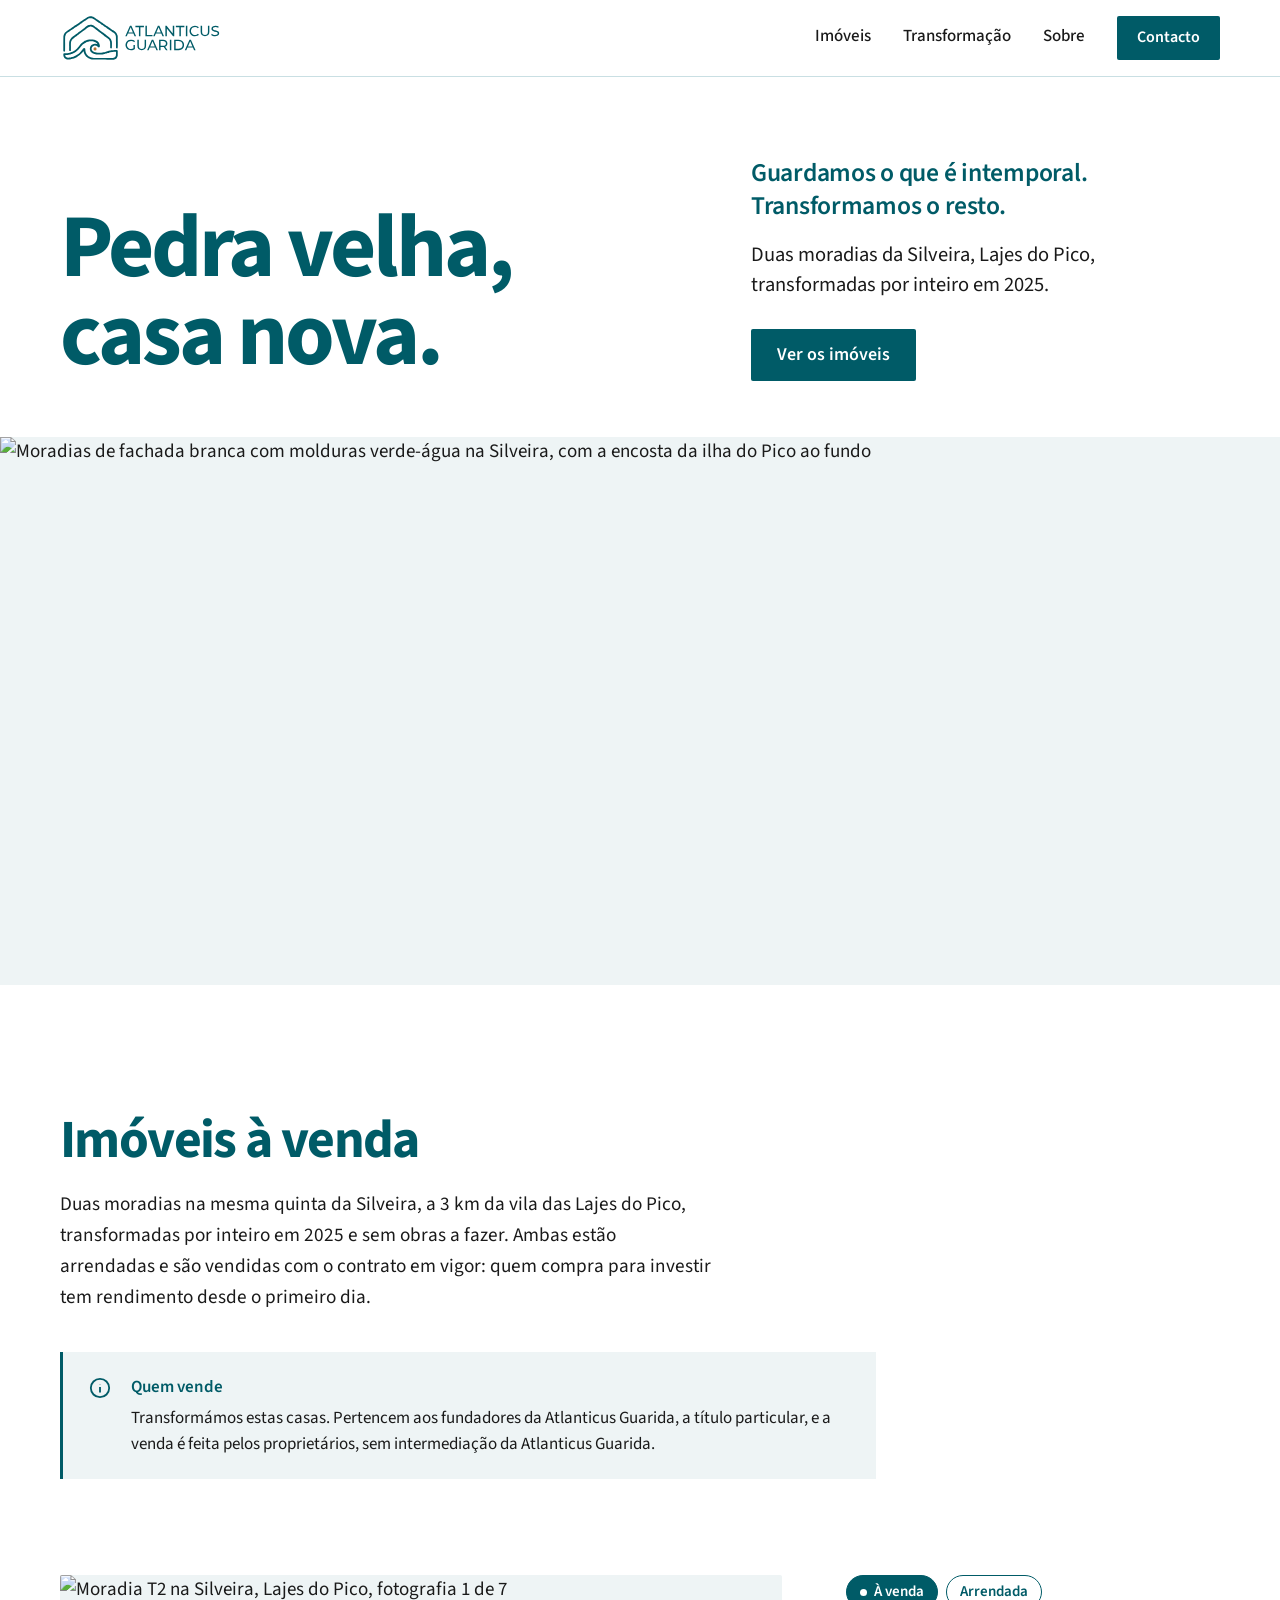
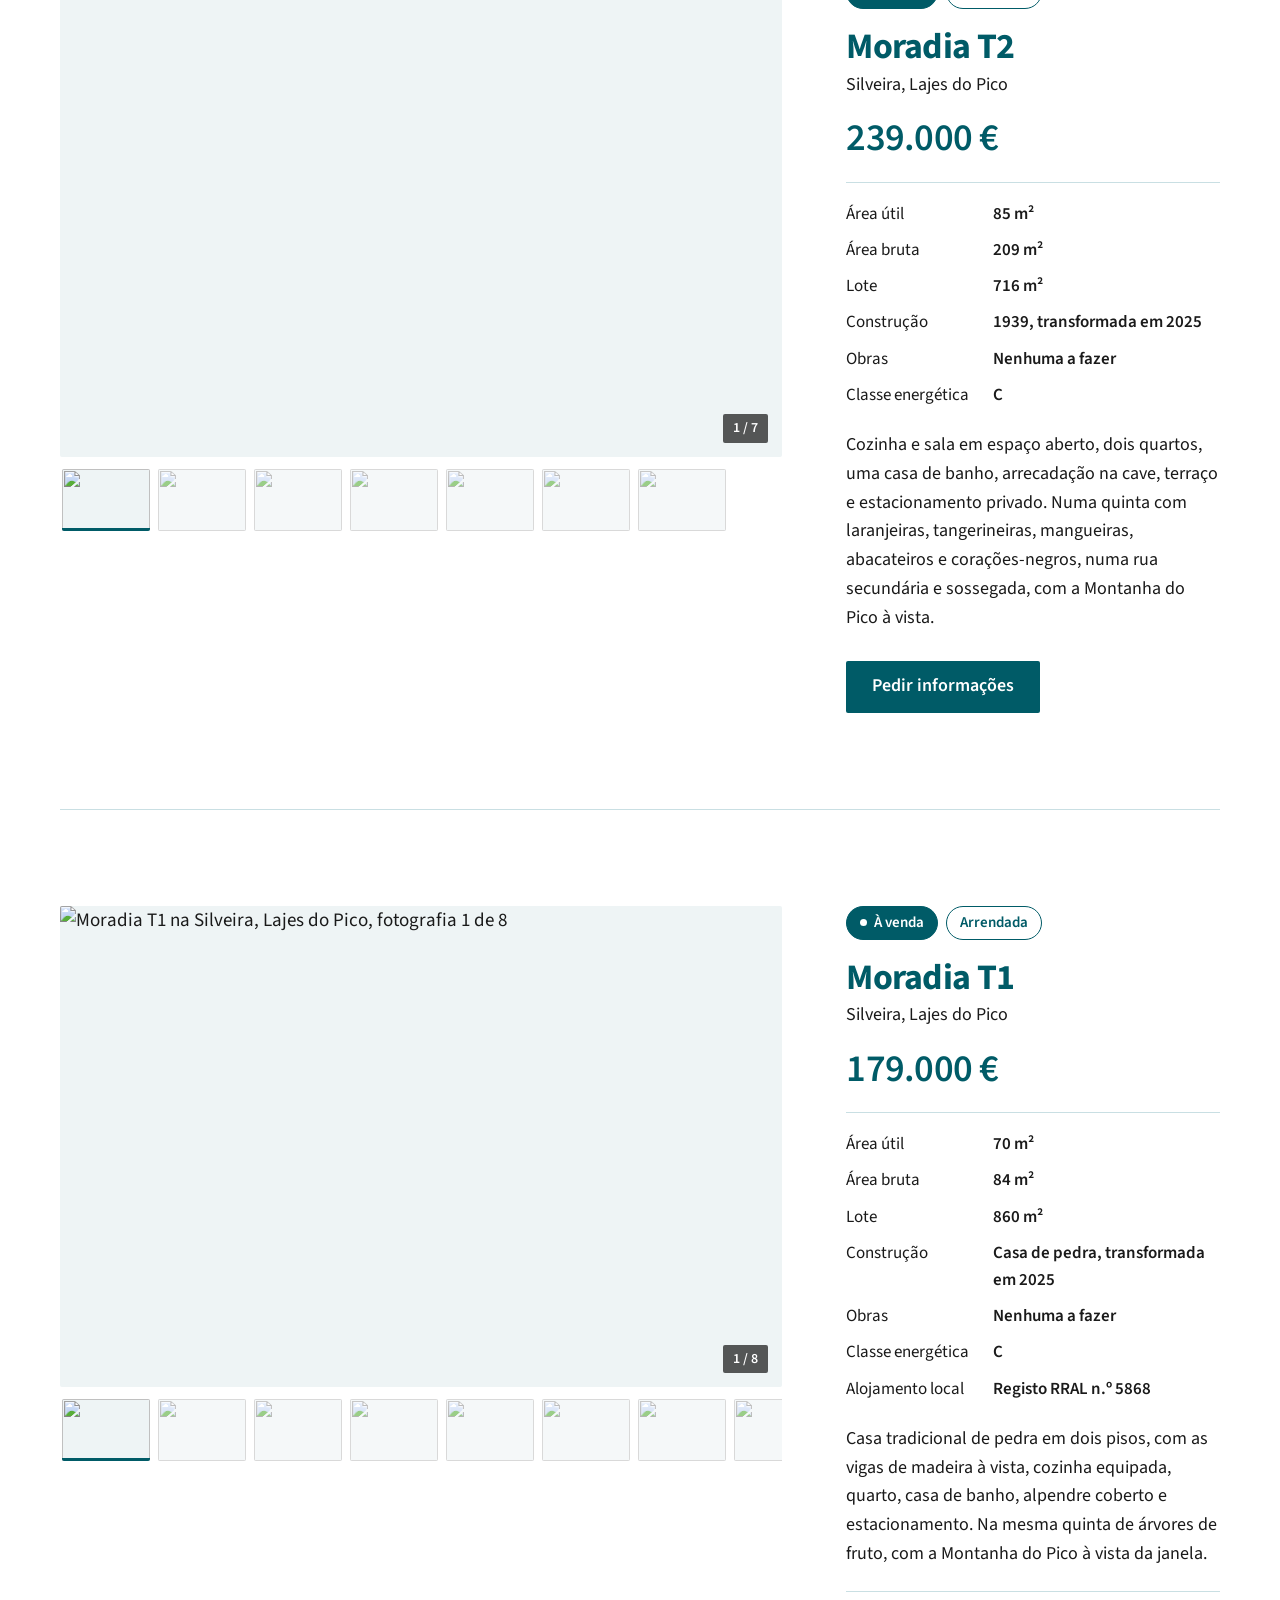
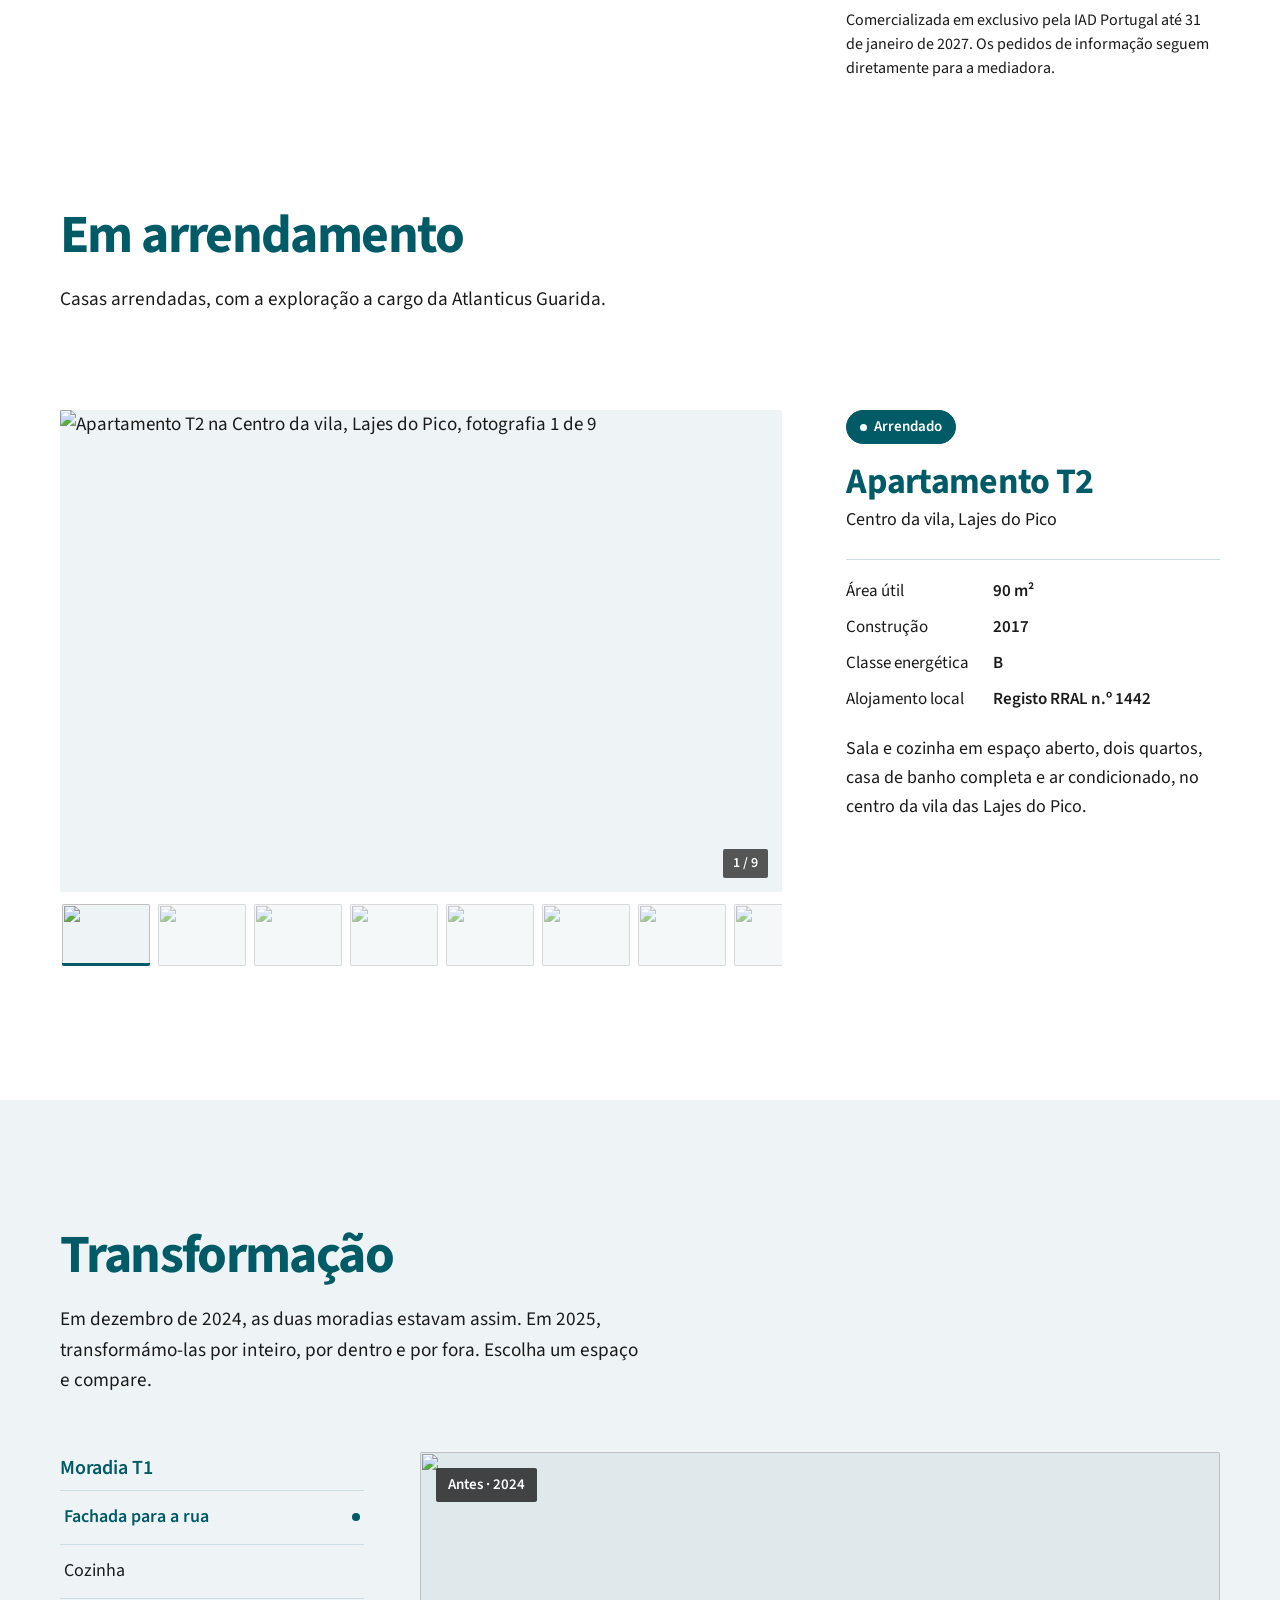
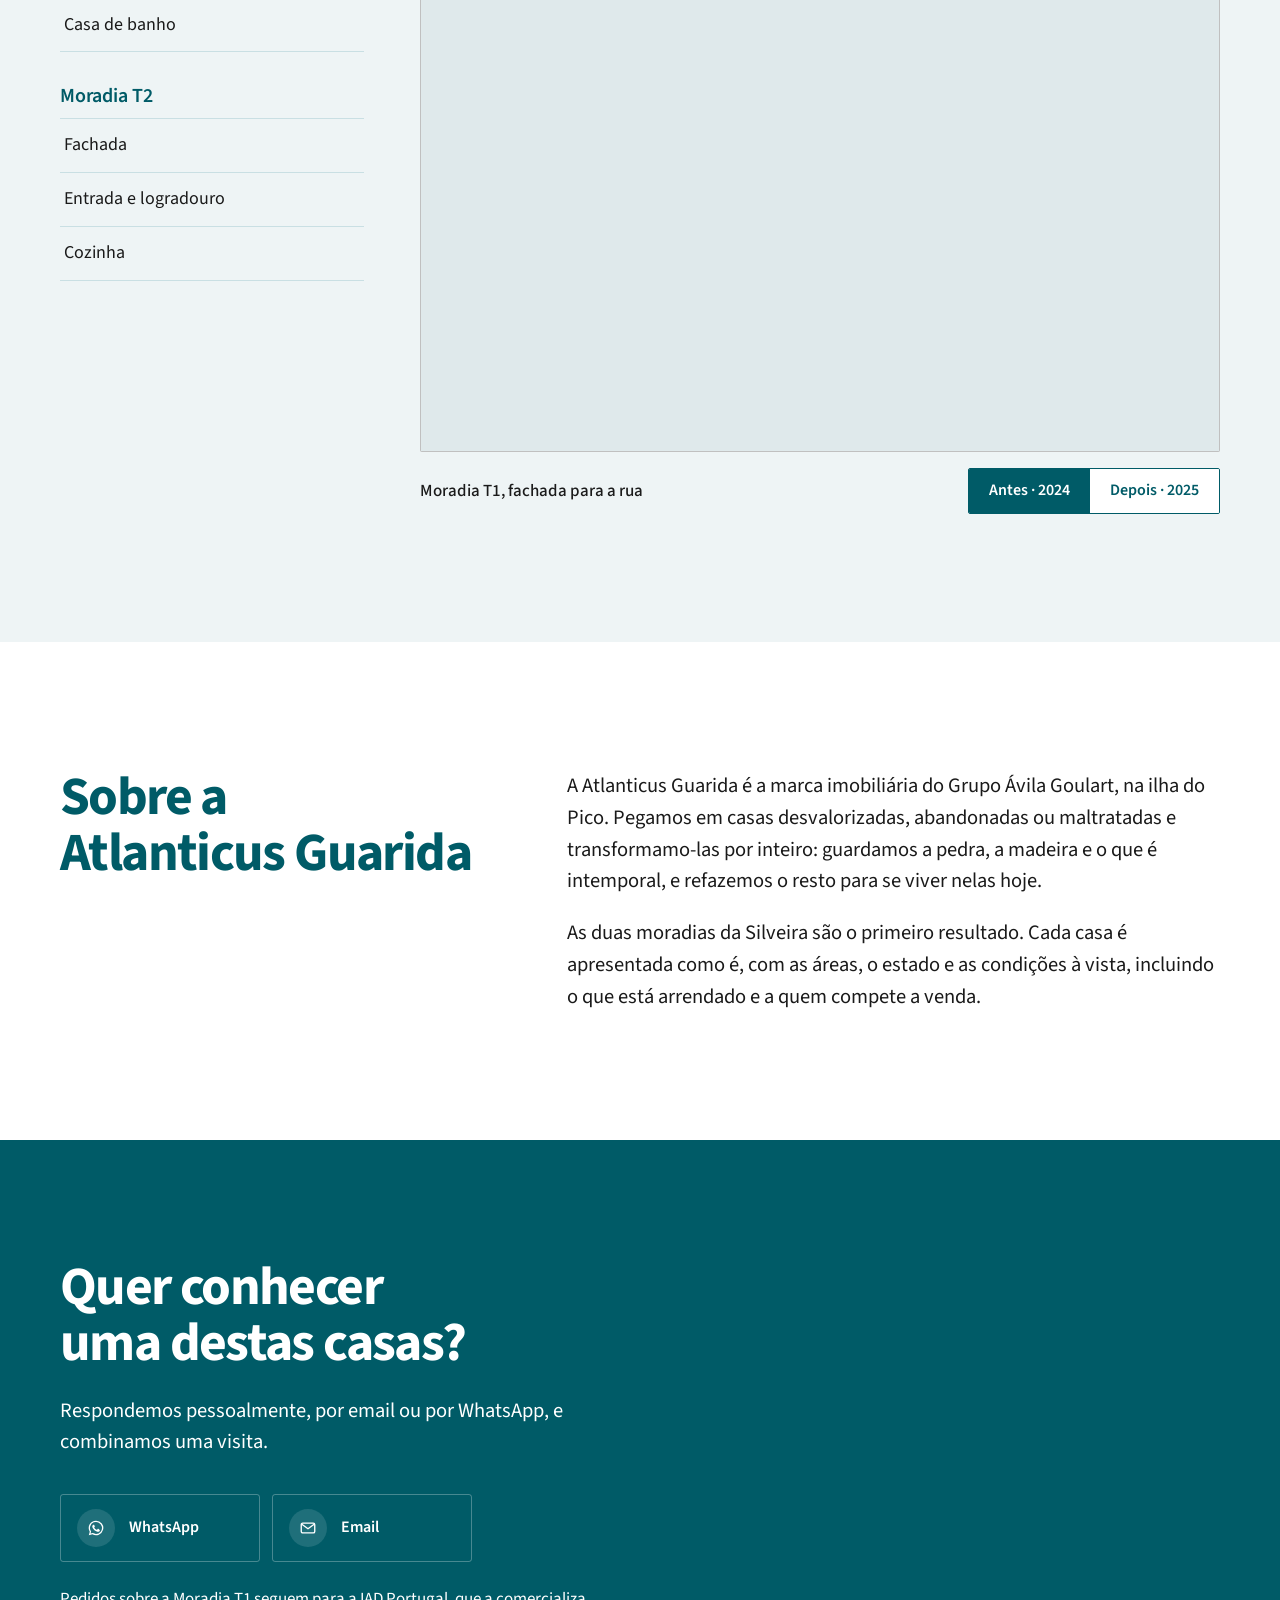
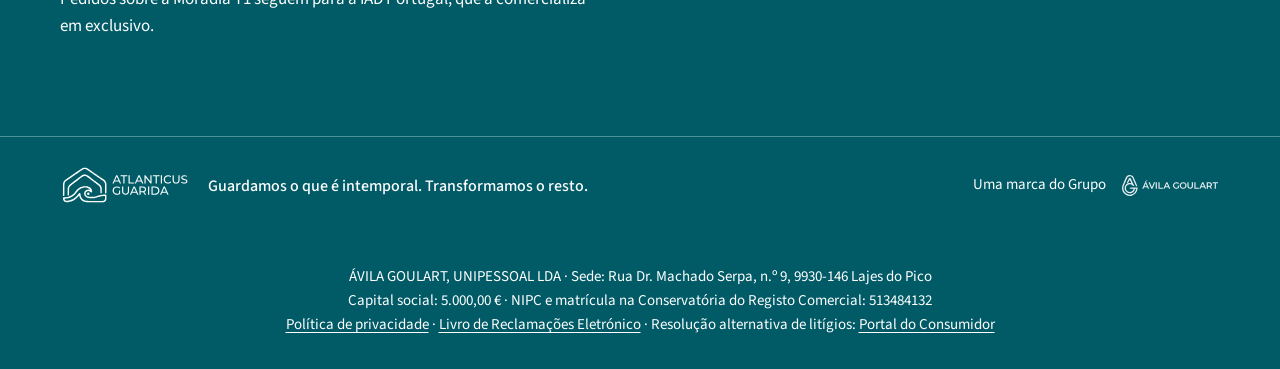
==== index.html @ c77e7184 "Add files via upload" ====
<!doctype html>
<html lang="pt-PT">
<head>
<meta charset="utf-8">
<meta name="viewport" content="width=device-width, initial-scale=1, viewport-fit=cover">
<title>Atlanticus Guarida — Pedra velha, casa nova | Imóveis no Pico</title>
<meta name="description" content="Moradias da Silveira, Lajes do Pico, Açores, transformadas por inteiro em 2025. Guardamos o que é intemporal e transformamos o resto.">
<link rel="canonical" href="https://atlanticusguarida.pt/">
<meta property="og:type" content="website">
<meta property="og:locale" content="pt_PT">
<meta property="og:title" content="Atlanticus Guarida — Pedra velha, casa nova">
<meta property="og:description" content="Guardamos o que é intemporal. Transformamos o resto.">
<meta property="og:url" content="https://atlanticusguarida.pt/">
<meta property="og:image" content="https://atlanticusguarida.pt/img/partilha.jpg">
<meta property="og:image:width" content="1200">
<meta property="og:image:height" content="630">
<meta name="twitter:card" content="summary_large_image">
<link rel="icon" href="img/favicon.svg" type="image/svg+xml">
<meta name="theme-color" content="#005B67">
<meta name="color-scheme" content="light">
<style>
@font-face{font-family:'Source Sans 3';font-weight:400;font-display:swap;src:url(fonts/source-sans-3-latin-400-normal.woff2) format('woff2')}
@font-face{font-family:'Source Sans 3';font-weight:500;font-display:swap;src:url(fonts/source-sans-3-latin-500-normal.woff2) format('woff2')}
@font-face{font-family:'Source Sans 3';font-weight:600;font-display:swap;src:url(fonts/source-sans-3-latin-600-normal.woff2) format('woff2')}
@font-face{font-family:'Source Sans 3';font-weight:700;font-display:swap;src:url(fonts/source-sans-3-latin-700-normal.woff2) format('woff2')}
:root{--pet:#005B67;--pet2:#004650;--agua:#9BC7CF;--tinta:#1A1A1A;--nevoa:#EEF4F5;--linha:#C9DFE3;color-scheme:light}
*,*::before,*::after{box-sizing:border-box}
html{scroll-behavior:smooth;scroll-padding-top:calc(84px + env(safe-area-inset-top,0px));-webkit-text-size-adjust:100%}
body{margin:0;font-family:'Source Sans 3',Arial,Helvetica,sans-serif;color:var(--tinta);background:#fff;font-size:19px;line-height:1.6;-webkit-font-smoothing:antialiased}
img{display:block;max-width:100%}
h1,h2,h3,p{margin:0} h1,h2,h3{text-wrap:balance} p{text-wrap:pretty}
a{color:var(--pet)}
a:focus-visible,button:focus-visible,summary:focus-visible,[tabindex]:focus-visible{outline:3px solid var(--pet);outline-offset:3px}
.esc a:focus-visible,.esc button:focus-visible{outline-color:#fff}
.saltar{position:absolute;left:-9999px;top:8px;background:#fff;padding:10px 16px;z-index:60}.saltar:focus{left:16px}
.wrap{max-width:1240px;margin:0 auto;padding:0 40px}
@media (max-width:640px){.wrap{padding:0 22px}body{font-size:18px}}
.h2{font-size:clamp(34px,4.2vw,60px);line-height:1.04;letter-spacing:-.03em;font-weight:700;color:var(--pet)}
.intro{margin-top:20px;max-width:34em;font-size:clamp(19px,1.5vw,21px)}

/* cabeçalho */
.topo{position:sticky;top:0;z-index:30;padding-top:env(safe-area-inset-top,0px);background:rgba(255,255,255,.92);-webkit-backdrop-filter:saturate(1.4) blur(12px);backdrop-filter:saturate(1.4) blur(12px);border-bottom:1px solid var(--linha)}
.topo .wrap{height:76px;display:flex;align-items:center;justify-content:space-between;gap:20px}
.topo .logo img{height:50px;width:auto}
.nav{display:flex;align-items:center;gap:32px;font-size:17px;font-weight:500}
.nl{color:var(--tinta);text-decoration:none;background:linear-gradient(var(--pet),var(--pet)) 0 100%/0 2px no-repeat;transition:background-size .3s ease;padding-bottom:3px}
.nl:hover{background-size:100% 2px;color:var(--tinta)}
.btn{display:inline-flex;align-items:center;justify-content:center;min-height:52px;padding:0 26px;background:var(--pet);color:#fff;text-decoration:none;font-weight:600;font-size:18px;border-radius:2px;border:0;cursor:pointer;font-family:inherit;transition:background-color .25s ease,transform .25s ease}
.btn:hover{background:var(--pet2);color:#fff;transform:translateY(-2px)}
.btn-s{min-height:44px;padding:0 20px;font-size:16px}
.btn-b{background:#fff;color:var(--pet)}.btn-b:hover{background:var(--nevoa);color:var(--pet)}
.lk{font-weight:600;color:var(--pet);text-decoration:underline;text-underline-offset:6px;text-decoration-thickness:1px}
.menu{display:none;position:relative}
.menu summary{list-style:none;cursor:pointer;min-height:44px;display:flex;align-items:center;gap:10px;font-weight:600;font-size:17px;color:var(--pet);padding:0 4px}
.menu summary::-webkit-details-marker{display:none}
.menu .barras{width:22px;height:14px;display:inline-block;background:linear-gradient(var(--pet),var(--pet)) 0 0/100% 2px no-repeat,linear-gradient(var(--pet),var(--pet)) 0 6px/100% 2px no-repeat,linear-gradient(var(--pet),var(--pet)) 0 12px/100% 2px no-repeat}
.menu[open] .barras{background:linear-gradient(var(--pet),var(--pet)) 0 6px/100% 2px no-repeat}
.menu nav{position:absolute;right:0;top:54px;background:#fff;border:1px solid var(--linha);border-radius:2px;padding:12px;display:flex;flex-direction:column;min-width:230px}
.menu nav a{padding:12px 14px;color:var(--tinta);text-decoration:none;font-weight:500}
.menu nav a:hover{background:var(--nevoa)}
@media (max-width:860px){.nav{display:none}.menu{display:block}.topo .logo img{height:42px}}

/* abertura */
.abertura{display:grid;grid-template-columns:minmax(0,1.15fr) minmax(0,.85fr);gap:24px 56px;align-items:end;padding-top:80px;padding-bottom:56px}
@media (max-width:900px){.abertura{grid-template-columns:1fr;padding-top:52px;padding-bottom:40px}}
.abertura h1{font-size:clamp(46px,7vw,108px);line-height:.98;letter-spacing:-.035em;font-weight:700;color:var(--pet)}
.abertura h1 span{display:block}
.abertura .lema{font-size:clamp(23px,2vw,28px);line-height:1.3;font-weight:600;color:var(--pet);letter-spacing:-.01em;max-width:17em;margin-bottom:16px}
.abertura .lema span{display:block}
.abertura .lead{font-size:clamp(19px,1.6vw,22px);line-height:1.5;max-width:22em}
.abertura .btn{margin-top:28px}
.hero{margin:0;overflow:hidden;background:var(--nevoa)}
.hero img{width:100%;height:auto;aspect-ratio:2000/857;object-fit:cover;max-height:78vh}
@keyframes subir{from{opacity:0;transform:translateY(28px)}to{opacity:1;transform:none}}
@keyframes assentar{from{transform:scale(1.09)}to{transform:scale(1)}}
@keyframes abrir{from{clip-path:inset(18% 0 0 0)}to{clip-path:inset(0 0 0 0)}}
.hl{opacity:0;animation:subir .9s cubic-bezier(.2,.7,.2,1) forwards}
.d1{animation-delay:.1s}.d2{animation-delay:.28s}.d3{animation-delay:.55s}.d4{animation-delay:.75s}
.hero{animation:abrir 1.4s cubic-bezier(.6,0,.2,1) .3s both}
.hero img{animation:assentar 2.6s cubic-bezier(.2,.7,.2,1) .3s both}

/* imóveis */
.sec{padding-top:128px;padding-bottom:128px}
.condicoes{margin-top:40px;display:grid;grid-template-columns:auto minmax(0,1fr);gap:4px 20px;max-width:48em;padding:22px 26px;border-left:3px solid var(--pet);background:var(--nevoa);font-size:17px;line-height:1.55}
.condicoes svg{grid-row:span 2;margin-top:3px}
.condicoes strong{font-weight:600;color:var(--pet)}
.gestao{padding-top:0}
.imovel{margin-top:96px;display:grid;grid-template-columns:minmax(0,1.45fr) minmax(0,.75fr);gap:36px 64px;align-items:start}
.imovel+.imovel{padding-top:96px;border-top:1px solid var(--linha)}
@media (max-width:960px){.imovel{grid-template-columns:1fr;margin-top:64px}.imovel+.imovel{padding-top:64px}}
.galeria,.ficha{min-width:0}
.ficha{position:sticky;top:112px}
@media (max-width:960px){.ficha{position:static}}
.estado{display:flex;flex-wrap:wrap;gap:8px}
.chip{display:inline-flex;align-items:center;gap:7px;padding:4px 13px;border-radius:999px;font-size:15px;font-weight:600;border:1px solid var(--pet);color:var(--pet)}
.chip.cheio{background:var(--pet);color:#fff}
.chip.cheio::before{content:"";width:7px;height:7px;border-radius:50%;background:#fff}
.ficha h3{margin-top:18px;font-size:clamp(30px,2.8vw,40px);line-height:1.1;font-weight:700;color:var(--pet);letter-spacing:-.02em}
.ficha .loc{margin-top:4px;font-size:18px}
.preco{margin-top:20px;font-size:clamp(32px,3vw,42px);font-weight:600;color:var(--pet);letter-spacing:-.02em;line-height:1}
.dados{margin:24px 0 0;display:grid;grid-template-columns:auto 1fr;gap:9px 24px;font-size:17px;border-top:1px solid var(--linha);padding-top:18px}
.dados dt{color:var(--tinta)} .dados dd{margin:0;font-weight:600}
.ficha .desc{margin-top:22px;font-size:18px}
.acoes{margin-top:28px;display:flex;flex-wrap:wrap;gap:14px 24px;align-items:center}
.mediacao{margin-top:22px;font-size:16px;line-height:1.5;padding-top:16px;border-top:1px solid var(--linha)}

/* galeria */
.palco{position:relative;aspect-ratio:3/2;background:var(--nevoa);border-radius:2px;overflow:hidden;touch-action:pan-y}
.palco picture{position:absolute;inset:0;transition:opacity .55s ease}
.palco img{width:100%;height:100%;object-fit:contain}
.palco picture.sai{opacity:0}
.seta{position:absolute;top:50%;transform:translateY(-50%);width:48px;height:48px;border-radius:50%;border:0;background:rgba(255,255,255,.9);color:var(--pet);display:grid;place-items:center;cursor:pointer;opacity:0;transition:opacity .25s ease,background-color .2s}
.seta:hover{background:#fff}
.seta.ant{left:14px}.seta.prox{right:14px}
.palco:hover .seta,.seta:focus-visible{opacity:1}
@media (hover:none){.seta{opacity:1;width:42px;height:42px}}
.conta{position:absolute;right:14px;bottom:14px;background:rgba(26,26,26,.72);color:#fff;font-size:14px;font-weight:600;padding:3px 10px;border-radius:2px;font-variant-numeric:tabular-nums}
.tira{margin-top:10px;display:flex;gap:8px;overflow-x:auto;padding:2px 2px 6px;scrollbar-width:thin}
.th{flex:0 0 auto;width:88px;height:62px;padding:0;border:0;border-radius:2px;background:var(--nevoa);cursor:pointer;overflow:hidden;opacity:.6;transition:opacity .2s;position:relative}
.th img{width:100%;height:100%;object-fit:cover}
.th::after{content:"";position:absolute;left:0;right:0;bottom:0;height:3px;background:var(--pet);transform:scaleX(0);transition:transform .3s ease}
.th:hover{opacity:1}.th[aria-current="true"]{opacity:1}.th[aria-current="true"]::after{transform:scaleX(1)}

/* reabilitação */
.reab{background:var(--nevoa)}
.reab .grade>*{min-width:0}
.reab .grade{margin-top:56px;display:grid;grid-template-columns:minmax(0,.55fr) minmax(0,1.45fr);gap:32px 56px;align-items:start}
@media (max-width:960px){.reab .grade{grid-template-columns:1fr}}
.lista{display:flex;flex-direction:column;gap:28px}
.lista h3{font-size:20px;font-weight:600;color:var(--pet);margin-bottom:6px}
.lista ul{list-style:none;margin:0;padding:0;border-top:1px solid var(--linha)}
.lista button{width:100%;text-align:left;font:inherit;font-size:18px;background:none;border:0;border-bottom:1px solid var(--linha);padding:12px 4px;cursor:pointer;color:var(--tinta);display:flex;justify-content:space-between;align-items:center;gap:12px}
.lista button::after{content:"";width:8px;height:8px;border-radius:50%;background:var(--pet);transform:scale(0);transition:transform .25s ease}
.lista button:hover{color:var(--pet)}
.lista button[aria-pressed="true"]{color:var(--pet);font-weight:600}
.lista button[aria-pressed="true"]::after{transform:scale(1)}
@media (max-width:960px){.lista{flex-direction:row;overflow-x:auto;gap:20px;order:2}.lista>div{flex:0 0 auto;min-width:220px}}
.comparar{margin:0}
.ecra{position:relative;aspect-ratio:4/3;border-radius:2px;overflow:hidden;background:#dfe9eb;cursor:pointer}
.ecra picture{position:absolute;inset:0}
.ecra img{width:100%;height:100%;object-fit:cover}
.ecra .depois{transition:opacity 1.1s cubic-bezier(.4,0,.2,1)}
.ecra.antes .depois{opacity:0}
.ecra.troca .depois,.ecra.troca .antes-img{transition:none}
.selo{position:absolute;left:16px;top:16px;background:var(--pet);color:#fff;font-size:15px;font-weight:600;padding:5px 12px;border-radius:2px;transition:background-color .4s}
.ecra.antes .selo{background:rgba(26,26,26,.8)}
.alternar{margin-top:16px;display:flex;flex-wrap:wrap;align-items:center;justify-content:space-between;gap:12px 20px}
.seg{display:inline-flex;border:1px solid var(--pet);border-radius:2px;overflow:hidden}
.seg button{font:inherit;font-size:16px;font-weight:600;min-height:44px;padding:0 20px;border:0;background:#fff;color:var(--pet);cursor:pointer}
.seg button[aria-pressed="true"]{background:var(--pet);color:#fff}
.comparar figcaption{font-size:17px;font-weight:500}

/* sobre */
.sobre{display:grid;grid-template-columns:minmax(0,.8fr) minmax(0,1.2fr);gap:24px 72px;align-items:start}
@media (max-width:860px){.sobre{grid-template-columns:1fr}}
.sobre p{font-size:clamp(19px,1.6vw,22px);line-height:1.55;max-width:32em}
.sobre p+p{margin-top:20px}

/* contacto e rodapé */
.esc{background:var(--pet);color:#fff}
.contacto .wrap{padding-top:120px;padding-bottom:96px}
.contacto .h2{color:#fff}
.contacto .h2{max-width:16ch}
.lead-c{margin-top:24px;max-width:30em;font-size:clamp(19px,1.6vw,22px);line-height:1.5}
.canais-grid{margin-top:36px;display:grid;grid-template-columns:repeat(2,minmax(0,200px));gap:12px}
@media (max-width:480px){.canais-grid{grid-template-columns:repeat(2,minmax(0,1fr))}}
.canal{display:flex;align-items:center;gap:14px;padding:14px 16px;border:1px solid rgba(255,255,255,.28);border-radius:3px;color:#fff;text-decoration:none;transition:background-color .3s ease,border-color .3s ease}
.canal .ic{flex:none;width:38px;height:38px;border-radius:50%;background:rgba(255,255,255,.12);display:flex;align-items:center;justify-content:center;transition:background-color .3s ease,color .3s ease}
.canal b{display:block;font-size:16px;font-weight:600;line-height:1.3}
.canal:hover,.canal:focus-visible{background:rgba(255,255,255,.07);border-color:#fff;color:#fff}
.canal:hover .ic,.canal:focus-visible .ic{background:#fff;color:var(--pet)}
.contacto .nota{margin-top:24px;max-width:36em;font-size:17px}
.rodape{border-top:1px solid rgba(155,199,207,.5)}
.rodape .wrap{display:flex;flex-wrap:wrap;align-items:center;justify-content:space-between;gap:20px 32px;padding-top:28px;padding-bottom:32px;font-size:15px}
.rodape .ass{display:flex;align-items:center;gap:18px;flex-wrap:wrap}
.rodape .slogan{font-weight:500;font-size:16px;position:relative;top:2px;text-wrap:balance}
.rodape .end{display:flex;flex-wrap:wrap;align-items:center;gap:14px}
.rodape .grupo{display:inline-flex;opacity:.9;transition:opacity .2s}.rodape .grupo:hover{opacity:1}
.legal{padding-bottom:calc(28px + env(safe-area-inset-bottom,0px));font-size:13px;line-height:1.6;color:#fff;display:block!important;text-align:center}
.legal p{margin:0}
@media (max-width:640px){.rodape .wrap{justify-content:center}.rodape .ass,.rodape .end{justify-content:center;width:100%;text-align:center}}
.legal a{color:#fff;text-underline-offset:3px}

/* revelação ao percorrer */
.js .rv{opacity:0;transform:translateY(24px);transition:opacity .8s ease,transform .8s cubic-bezier(.2,.7,.2,1)}
.js .rv.ver{opacity:1;transform:none}
@media (prefers-reduced-motion:reduce){
  html{scroll-behavior:auto}
  .hl,.hero,.hero img{animation:none!important;opacity:1!important;transform:none!important;clip-path:none!important}
  .js .rv{opacity:1!important;transform:none!important;transition:none!important}
  .palco picture,.ecra .depois,.btn,.th::after{transition:none!important}
}
</style>
<script type="application/ld+json">{"@context":"https://schema.org","@type":"Organization","name":"Atlanticus Guarida","url":"https://atlanticusguarida.pt/","image":"https://atlanticusguarida.pt/img/partilha.jpg","description":"Marca imobiliária do Grupo Ávila Goulart na ilha do Pico, Açores: transformação de casas desvalorizadas ou abandonadas.","slogan":"Guardamos o que é intemporal. Transformamos o resto.","email":"geral@atlanticusguarida.pt","address":{"@type":"PostalAddress","streetAddress":"Rua Dr. Machado Serpa, 9","postalCode":"9930-146","addressLocality":"Lajes do Pico","addressRegion":"Açores","addressCountry":"PT"},"parentOrganization":{"@type":"Organization","name":"Ávila Goulart, Unipessoal Lda","url":"https://avilagoulart.pt/"}}</script>
<script>document.documentElement.classList.add('js');</script>
</head>
<body>
<a class="saltar" href="#imoveis">Saltar para os imóveis</a>
<header class="topo"><div class="wrap">
<a class="logo" href="#topo" aria-label="Atlanticus Guarida, início"><img src="img/atlanticusguarida_horizontal_positivo.svg" alt="Atlanticus Guarida" width="162" height="50"></a>
<nav class="nav" aria-label="Principal"><a class="nl" href="#imoveis">Imóveis</a><a class="nl" href="#transformacao">Transformação</a><a class="nl" href="#sobre">Sobre</a><a class="btn btn-s" href="#contacto">Contacto</a></nav>
<details class="menu"><summary aria-label="Abrir o menu"><span class="barras" aria-hidden="true"></span>Menu</summary>
<nav aria-label="Principal (telemóvel)"><a href="#imoveis">Imóveis</a><a href="#transformacao">Transformação</a><a href="#sobre">Sobre</a><a href="#contacto">Contacto</a></nav></details>
</div></header>

<main id="topo">
<section class="wrap abertura">
<h1><span class="hl d1">Pedra velha,</span><span class="hl d2">casa nova.</span></h1>
<div class="hl d3">
<p class="lema"><span>Guardamos o que é intemporal.</span> <span>Transformamos o resto.</span></p>
<p class="lead">Duas moradias da Silveira, Lajes do Pico, transformadas por inteiro em 2025.</p>
<a class="btn" href="#imoveis">Ver os imóveis</a>
</div>
</section>
<figure class="hero"><picture><source srcset="img/hero.webp" type="image/webp"><img src="img/hero.jpg" alt="Moradias de fachada branca com molduras verde-água na Silveira, com a encosta da ilha do Pico ao fundo" width="2000" height="857" fetchpriority="high"></picture></figure>

<section id="imoveis" class="wrap sec">
<h2 class="h2 rv">Imóveis à venda</h2>
<p class="intro rv">Duas moradias na mesma quinta da Silveira, a 3 km da vila das Lajes do Pico, transformadas por inteiro em 2025 e sem obras a fazer. Ambas estão arrendadas e são vendidas com o contrato em vigor: quem compra para investir tem rendimento desde o primeiro dia.</p>
<div class="condicoes rv" role="note">
<svg width="22" height="22" viewBox="0 0 24 24" fill="none" stroke="#005B67" stroke-width="2" aria-hidden="true"><circle cx="12" cy="12" r="10"/><path d="M12 11v6M12 7.5v.5"/></svg>
<strong>Quem vende</strong>
<span>Transformámos estas casas. Pertencem aos fundadores da Atlanticus Guarida, a título particular, e a venda é feita pelos proprietários, sem intermediação da Atlanticus Guarida.</span>
</div>
<div id="lista-imoveis"></div>
<noscript><p style="margin-top:40px">Para ver as fichas dos imóveis, ative o JavaScript ou escreva para <a href="mailto:geral@atlanticusguarida.pt">geral@atlanticusguarida.pt</a>.</p></noscript>
</section>

<section id="gestao" class="wrap sec gestao" hidden>
<h2 class="h2 rv">Em arrendamento</h2>
<p class="intro rv">Casas arrendadas, com a exploração a cargo da Atlanticus Guarida.</p>
<div id="lista-gestao"></div>
</section>

<section id="transformacao" class="reab">
<div class="wrap sec">
<h2 class="h2 rv">Transformação</h2>
<p class="intro rv">Em dezembro de 2024, as duas moradias estavam assim. Em 2025, transformámo-las por inteiro, por dentro e por fora. Escolha um espaço e compare.</p>
<div class="grade rv">
<div class="lista" id="lista-pares"></div>
<figure class="comparar">
<div class="ecra" id="ecra" role="img" aria-label="">
<picture class="antes-img"><source type="image/webp"><img alt="" width="1200" height="900"></picture>
<picture class="depois"><source type="image/webp"><img alt="" width="1200" height="900"></picture>
<span class="selo" aria-hidden="true">Depois · 2025</span>
</div>
<div class="alternar">
<figcaption id="legenda-par"></figcaption>
<div class="seg" role="group" aria-label="Momento a mostrar"><button type="button" data-m="antes" aria-pressed="false">Antes · 2024</button><button type="button" data-m="depois" aria-pressed="true">Depois · 2025</button></div>
</div>
</figure>
</div>
</div>
</section>

<section id="sobre" class="wrap sec sobre">
<h2 class="h2 rv">Sobre a Atlanticus Guarida</h2>
<div class="rv">
<p>A Atlanticus Guarida é a marca imobiliária do Grupo Ávila Goulart, na ilha do Pico. Pegamos em casas desvalorizadas, abandonadas ou maltratadas e transformamo-las por inteiro: guardamos a pedra, a madeira e o que é intemporal, e refazemos o resto para se viver nelas hoje.</p>
<p>As duas moradias da Silveira são o primeiro resultado. Cada casa é apresentada como é, com as áreas, o estado e as condições à vista, incluindo o que está arrendado e a quem compete a venda.</p>
</div>
</section>
</main>

<section id="contacto" class="esc contacto">
<div class="wrap">
<h2 class="h2">Quer conhecer uma destas casas?</h2>
<p class="lead-c">Respondemos pessoalmente, por email ou por WhatsApp, e combinamos uma visita.</p>
<div class="canais-grid"><a class="canal" href="https://wa.me/351919534748?text=Ol%C3%A1%2C%20tenho%20interesse%20num%20dos%20im%C3%B3veis%20da%20Atlanticus%20Guarida%20e%20gostava%20de%20saber%20mais." target="_blank" rel="noopener" aria-label="WhatsApp (abre noutra janela)"><span class="ic"><svg viewBox="0 0 24 24" width="18" height="18" aria-hidden="true"><path fill="currentColor" d="M12 2.2A9.7 9.7 0 0 0 3.7 16.9L2.4 21.6l4.8-1.3A9.7 9.7 0 1 0 12 2.2zm0 17.7a8 8 0 0 1-4.1-1.1l-.3-.2-2.9.8.8-2.8-.2-.3A8 8 0 1 1 12 19.9zm4.4-6c-.2-.1-1.4-.7-1.7-.8-.2-.1-.4-.1-.5.1l-.8 1c-.1.2-.3.2-.5.1a6.5 6.5 0 0 1-3.2-2.8c-.2-.4.2-.4.7-1.3.1-.2 0-.3 0-.4l-.8-1.8c-.2-.5-.4-.4-.5-.4h-.5a.9.9 0 0 0-.7.3 2.8 2.8 0 0 0-.9 2.1 4.9 4.9 0 0 0 1 2.6 11.2 11.2 0 0 0 4.3 3.8c1.6.7 2.2.7 3 .6.5-.1 1.4-.6 1.6-1.1.2-.5.2-1 .1-1.1l-.5-.3z"/></svg></span><span class="tx"><b>WhatsApp</b></span></a><a class="canal" title="geral@atlanticusguarida.pt" href="mailto:geral@atlanticusguarida.pt"><span class="ic"><svg viewBox="0 0 24 24" width="18" height="18" aria-hidden="true"><rect x="3" y="5.5" width="18" height="13" rx="2" fill="none" stroke="currentColor" stroke-width="1.8"/><path d="M3.8 7l8.2 6 8.2-6" fill="none" stroke="currentColor" stroke-width="1.8" stroke-linejoin="round"/></svg></span><span class="tx"><b>Email</b></span></a></div>
<p class="nota" id="nota-contacto"></p>
</div>
<footer class="rodape"><div class="wrap">
<div class="ass"><img src="img/atlanticusguarida_horizontal_negativo.svg" alt="Atlanticus Guarida" width="130" height="40"><span class="slogan">Guardamos o que é intemporal. Transformamos o resto.</span></div>
<div class="end"><span>Uma marca do Grupo</span><a class="grupo" href="https://avilagoulart.pt/" target="_blank" rel="noopener" aria-label="Grupo Ávila Goulart (abre noutra janela)"><img src="img/avilagoulart_horizontal_negativo.svg" alt="Grupo Ávila Goulart" width="100" height="25"></a></div>
</div><div class="wrap legal"><p>ÁVILA GOULART, UNIPESSOAL LDA · Sede: Rua Dr. Machado Serpa, n.º 9, 9930-146 Lajes do Pico</p><p>Capital social: 5.000,00 € · NIPC e matrícula na Conservatória do Registo Comercial: 513484132</p><p><a href="privacidade.html">Política de privacidade</a> · <a href="https://www.livroreclamacoes.pt/Inicio/" target="_blank" rel="noopener">Livro de Reclamações Eletrónico</a> · Resolução alternativa de litígios: <a href="https://www.consumidor.gov.pt/" target="_blank" rel="noopener">Portal do Consumidor</a></p></div>
</footer>
</section>

<script>
/* ==========================================================================
   DADOS DOS IMÓVEIS — editar só aqui.
   - estado: etiquetas mostradas por cima do título (a primeira fica cheia).
   - exclusivo: enquanto a data "ate" não passar, os pedidos seguem para a
     mediadora e o contacto direto não aparece. Depois dessa data, a ficha
     passa sozinha a mostrar "Pedir informações". Se a exclusividade for
     renovada, basta mudar a data. Cole o endereço do anúncio em "anuncio".
   - Para tirar um imóvel do site, ponha visivel:false.
   ========================================================================== */
var IMOVEIS = [
  {
    id:'t2', visivel:true,
    titulo:'Moradia T2', local:'Silveira, Lajes do Pico', preco:'239.000 €',
    estado:['À venda','Arrendada'],
    dados:[['Área útil','85 m²'],['Área bruta','209 m²'],['Lote','716 m²'],['Construção','1939, transformada em 2025'],['Obras','Nenhuma a fazer'],['Classe energética','C']],
    desc:'Cozinha e sala em espaço aberto, dois quartos, uma casa de banho, arrecadação na cave, terraço e estacionamento privado. Numa quinta com laranjeiras, tangerineiras, mangueiras, abacateiros e corações-negros, numa rua secundária e sossegada, com a Montanha do Pico à vista.',
    fotos:['t2-1','t2-2','t2-7','t2-3','t2-4','t2-5','t2-6'],
    exclusivo:null
  },
  {
    id:'t1', visivel:true,
    titulo:'Moradia T1', local:'Silveira, Lajes do Pico', preco:'179.000 €',
    estado:['À venda','Arrendada'],
    dados:[['Área útil','70 m²'],['Área bruta','84 m²'],['Lote','860 m²'],['Construção','Casa de pedra, transformada em 2025'],['Obras','Nenhuma a fazer'],['Classe energética','C'],['Alojamento local','Registo RRAL n.º 5868']],
    desc:'Casa tradicional de pedra em dois pisos, com as vigas de madeira à vista, cozinha equipada, quarto, casa de banho, alpendre coberto e estacionamento. Na mesma quinta de árvores de fruto, com a Montanha do Pico à vista da janela.',
    fotos:['t1-1','t1-2','t1-8','t1-3','t1-4','t1-5','t1-6','t1-7'],
    exclusivo:{mediadora:'IAD Portugal', ate:'2027-01-31', anuncio:''}
  },
  {
    id:'t2-lajes', visivel:true, lista:'gestao',
    titulo:'Apartamento T2', local:'Centro da vila, Lajes do Pico', preco:'',
    estado:['Arrendado'],
    dados:[['Área útil','90 m²'],['Construção','2017'],['Classe energética','B'],['Alojamento local','Registo RRAL n.º 1442']],
    desc:'Sala e cozinha em espaço aberto, dois quartos, casa de banho completa e ar condicionado, no centro da vila das Lajes do Pico.',
    fotos:['l0','l1','l2','l3','l4','l5','l6','l7','l8'],
    exclusivo:null
  }
];

/* Pares de reabilitação: [imóvel, espaço, ficheiro antes, ficheiro depois] */
var PARES = [
  ['Moradia T1','Fachada para a rua','antes-1','depois-1'],
  ['Moradia T1','Cozinha','antes-3','depois-3'],
  ['Moradia T1','Casa de banho','antes-4','depois-4'],
  ['Moradia T2','Fachada','antes-5','depois-5'],
  ['Moradia T2','Entrada e logradouro','antes-6','depois-6'],
  ['Moradia T2','Cozinha','antes-7','depois-7']
];
/* ======================= fim dos dados ======================= */

(function(){
  var calma = window.matchMedia && window.matchMedia('(prefers-reduced-motion: reduce)').matches;
  var MESES=['janeiro','fevereiro','março','abril','maio','junho','julho','agosto','setembro','outubro','novembro','dezembro'];
  function dataPT(iso){var p=iso.split('-');return (+p[2])+' de '+MESES[+p[1]-1]+' de '+p[0];}
  function emVigor(ex){ if(!ex) return false; var fim=new Date(ex.ate+'T23:59:59'); return new Date()<=fim; }
  function el(tag,cls,html){var e=document.createElement(tag); if(cls) e.className=cls; if(html!=null) e.innerHTML=html; return e;}
  function pic(base,alt,extra){return '<picture'+(extra||'')+'><source srcset="img/'+base+'.webp" type="image/webp"><img src="img/'+base+'.jpg" alt="'+alt+'" loading="lazy" decoding="async"></picture>';}
  var seta='<svg width="20" height="20" viewBox="0 0 24 24" fill="none" stroke="currentColor" stroke-width="2.2" aria-hidden="true"><path d="M15 5l-7 7 7 7"/></svg>';

  /* fichas */
  var listas={venda:document.getElementById('lista-imoveis'),gestao:document.getElementById('lista-gestao')};
  IMOVEIS.filter(function(i){return i.visivel;}).forEach(function(im){
    var lista=listas[im.lista||'venda'], venda=!im.lista||im.lista==='venda';
    if(!venda) document.getElementById('gestao').hidden=false;
    var a=el('article','imovel rv'); a.id='imovel-'+im.id;
    var n=im.fotos.length, alt=im.titulo+' na '+im.local;
    var g='<div class="galeria"><div class="palco" tabindex="0" role="region" aria-roledescription="galeria" aria-label="Fotografias da '+im.titulo+' (use as setas do teclado)">'+pic(im.fotos[0],alt+', fotografia 1 de '+n,' class="atual"')+
      '<button type="button" class="seta ant" aria-label="Fotografia anterior">'+seta+'</button><button type="button" class="seta prox" aria-label="Fotografia seguinte"><span style="display:grid;transform:scaleX(-1)">'+seta+'</span></button>'+
      '<span class="conta" aria-live="polite">1 / '+n+'</span></div><div class="tira">';
    im.fotos.forEach(function(f,k){ g+='<button type="button" class="th" data-k="'+k+'" aria-label="Fotografia '+(k+1)+' de '+n+'"'+(k===0?' aria-current="true"':'')+'><picture><source srcset="img/'+f+'-t.webp" type="image/webp"><img src="img/'+f+'-t.jpg" alt="" loading="lazy"></picture></button>'; });
    g+='</div></div>';
    var ex=emVigor(im.exclusivo);
    var f='<div class="ficha"><div class="estado">'+im.estado.map(function(e,k){return '<span class="chip'+(k===0?' cheio':'')+'">'+e+'</span>';}).join('')+'</div>'+
      '<h3>'+im.titulo+'</h3><p class="loc">'+im.local+'</p>'+(im.preco?'<p class="preco">'+im.preco+'</p>':'')+'<dl class="dados">'+
      im.dados.map(function(d){return '<dt>'+d[0]+'</dt><dd>'+d[1]+'</dd>';}).join('')+'</dl><p class="desc">'+im.desc+'</p>';
    if(!venda){}
    else if(ex){
      f+='<p class="mediacao">Comercializada em exclusivo pela '+im.exclusivo.mediadora+' até '+dataPT(im.exclusivo.ate)+'. Os pedidos de informação seguem diretamente para a mediadora.</p>';
      if(im.exclusivo.anuncio) f+='<div class="acoes"><a class="btn" href="'+im.exclusivo.anuncio+'" target="_blank" rel="noopener">Ver o anúncio na '+im.exclusivo.mediadora+'</a></div>';
    } else {
      f+='<div class="acoes"><a class="btn" href="mailto:geral@atlanticusguarida.pt?subject='+encodeURIComponent(im.titulo+' na '+im.local)+'">Pedir informações</a></div>';
    }
    f+='</div>';
    a.innerHTML=g+f; lista.appendChild(a);

    /* galeria */
    var palco=a.querySelector('.palco'), conta=a.querySelector('.conta'), ths=[].slice.call(a.querySelectorAll('.th')), atual=0;
    function ir(k){
      k=(k+n)%n; if(k===atual) return;
      var velho=palco.querySelector('picture.atual');
      var novo=document.createElement('div'); novo.innerHTML=pic(im.fotos[k],alt+', fotografia '+(k+1)+' de '+n,' class="atual sai"'); novo=novo.firstChild;
      palco.insertBefore(novo,palco.querySelector('.seta'));
      var img=novo.querySelector('img'); img.loading='eager';
      function mostrar(){ requestAnimationFrame(function(){ novo.classList.remove('sai'); velho.classList.remove('atual'); velho.classList.add('sai'); setTimeout(function(){ if(velho.parentNode) velho.parentNode.removeChild(velho); }, calma?0:600); }); }
      if(img.complete) mostrar(); else { img.onload=mostrar; img.onerror=mostrar; }
      ths[atual].removeAttribute('aria-current'); ths[k].setAttribute('aria-current','true');
      ths[k].scrollIntoView({block:'nearest',inline:'nearest',behavior:calma?'auto':'smooth'});
      atual=k; conta.textContent=(k+1)+' / '+n;
    }
    a.querySelector('.ant').addEventListener('click',function(){ir(atual-1);});
    a.querySelector('.prox').addEventListener('click',function(){ir(atual+1);});
    ths.forEach(function(b){ b.addEventListener('click',function(){ ir(+b.getAttribute('data-k')); }); });
    palco.addEventListener('keydown',function(e){ if(e.key==='ArrowLeft'){ir(atual-1);e.preventDefault();} if(e.key==='ArrowRight'){ir(atual+1);e.preventDefault();} });
    var x0=null; palco.addEventListener('touchstart',function(e){x0=e.touches[0].clientX;},{passive:true});
    palco.addEventListener('touchend',function(e){ if(x0===null) return; var dx=e.changedTouches[0].clientX-x0; if(Math.abs(dx)>40) ir(atual+(dx<0?1:-1)); x0=null; });
  });

  /* nota de contacto */
  var exs=IMOVEIS.filter(function(i){return i.visivel && (!i.lista||i.lista==='venda') && emVigor(i.exclusivo);});
  var nota=document.getElementById('nota-contacto');
  if(exs.length){ nota.textContent='Pedidos sobre a '+exs.map(function(i){return i.titulo;}).join(' e a ')+' seguem para a '+exs[0].exclusivo.mediadora+', que a comercializa em exclusivo.'; } else { nota.parentNode.removeChild(nota); }

  /* reabilitação: antes e depois */
  var ecra=document.getElementById('ecra'), leg=document.getElementById('legenda-par'), selo=ecra.querySelector('.selo');
  var bAntes=document.querySelector('.seg [data-m="antes"]'), bDepois=document.querySelector('.seg [data-m="depois"]');
  var listaP=document.getElementById('lista-pares'), botoes=[], grupos={};
  PARES.forEach(function(p,k){
    if(!grupos[p[0]]){ var d=el('div'); d.innerHTML='<h3>'+p[0]+'</h3><ul></ul>'; listaP.appendChild(d); grupos[p[0]]=d.querySelector('ul'); }
    var li=el('li'), b=el('button',null,p[1]); b.type='button'; b.setAttribute('aria-pressed',k===0?'true':'false');
    b.addEventListener('click',function(){ escolher(k,true); }); li.appendChild(b); grupos[p[0]].appendChild(li); botoes.push(b);
  });
  var depois=true, atualP=-1;
  function momento(dep){
    depois=dep; ecra.classList.toggle('antes',!dep);
    bAntes.setAttribute('aria-pressed',!dep); bDepois.setAttribute('aria-pressed',dep);
    selo.textContent=dep?'Depois · 2025':'Antes · 2024';
    var p=PARES[atualP]; ecra.setAttribute('aria-label',p[0]+', '+p[1].toLowerCase()+', '+(dep?'depois da reabilitação (2025)':'antes da reabilitação (2024)'));
  }
  function escolher(k,demo){
    if(k===atualP) return; atualP=k; var p=PARES[k];
    botoes.forEach(function(b,i){ b.setAttribute('aria-pressed',i===k?'true':'false'); });
    ecra.classList.add('troca');
    [['.antes-img',p[2]],['.depois',p[3]]].forEach(function(s){ var pc=ecra.querySelector(s[0]); pc.querySelector('source').srcset='img/'+s[1]+'.webp'; pc.querySelector('img').src='img/'+s[1]+'.jpg'; });
    leg.textContent=p[0]+', '+p[1].toLowerCase();
    if(demo && !calma){ momento(false); void ecra.offsetWidth; ecra.classList.remove('troca'); setTimeout(function(){ if(atualP===k) momento(true); },900); }
    else { momento(true); void ecra.offsetWidth; ecra.classList.remove('troca'); }
  }
  bAntes.addEventListener('click',function(){momento(false);});
  bDepois.addEventListener('click',function(){momento(true);});
  ecra.addEventListener('click',function(){momento(!depois);});
  escolher(0,false);
  /* momento orquestrado: na primeira vez que a secção aparece, mostra o antes e passa ao depois */
  if(!calma && 'IntersectionObserver' in window){
    var vista=new IntersectionObserver(function(e){ if(e[0].isIntersecting){ vista.disconnect(); ecra.classList.add('troca'); momento(false); void ecra.offsetWidth; ecra.classList.remove('troca'); setTimeout(function(){ momento(true); },1300); } },{threshold:0.55});
    vista.observe(ecra);
  }

  /* menu do telemóvel */
  var menu=document.querySelector('.menu');
  [].forEach.call(menu.querySelectorAll('a'),function(x){x.addEventListener('click',function(){menu.removeAttribute('open');});});
  document.addEventListener('keydown',function(e){ if(e.key==='Escape' && menu.open){ menu.removeAttribute('open'); menu.querySelector('summary').focus(); } });

  /* revelação ao percorrer */
  var rvs=[].slice.call(document.querySelectorAll('.rv'));
  if(calma || !('IntersectionObserver' in window)){ rvs.forEach(function(r){r.classList.add('ver');}); return; }
  var io=new IntersectionObserver(function(ent){ ent.forEach(function(x){ if(x.isIntersecting){ x.target.classList.add('ver'); io.unobserve(x.target); } }); },{threshold:0.12,rootMargin:'0px 0px -8% 0px'});
  rvs.forEach(function(r){ if(r.getBoundingClientRect().top<window.innerHeight) r.classList.add('ver'); else io.observe(r); });
})();
</script>
</body>
</html>
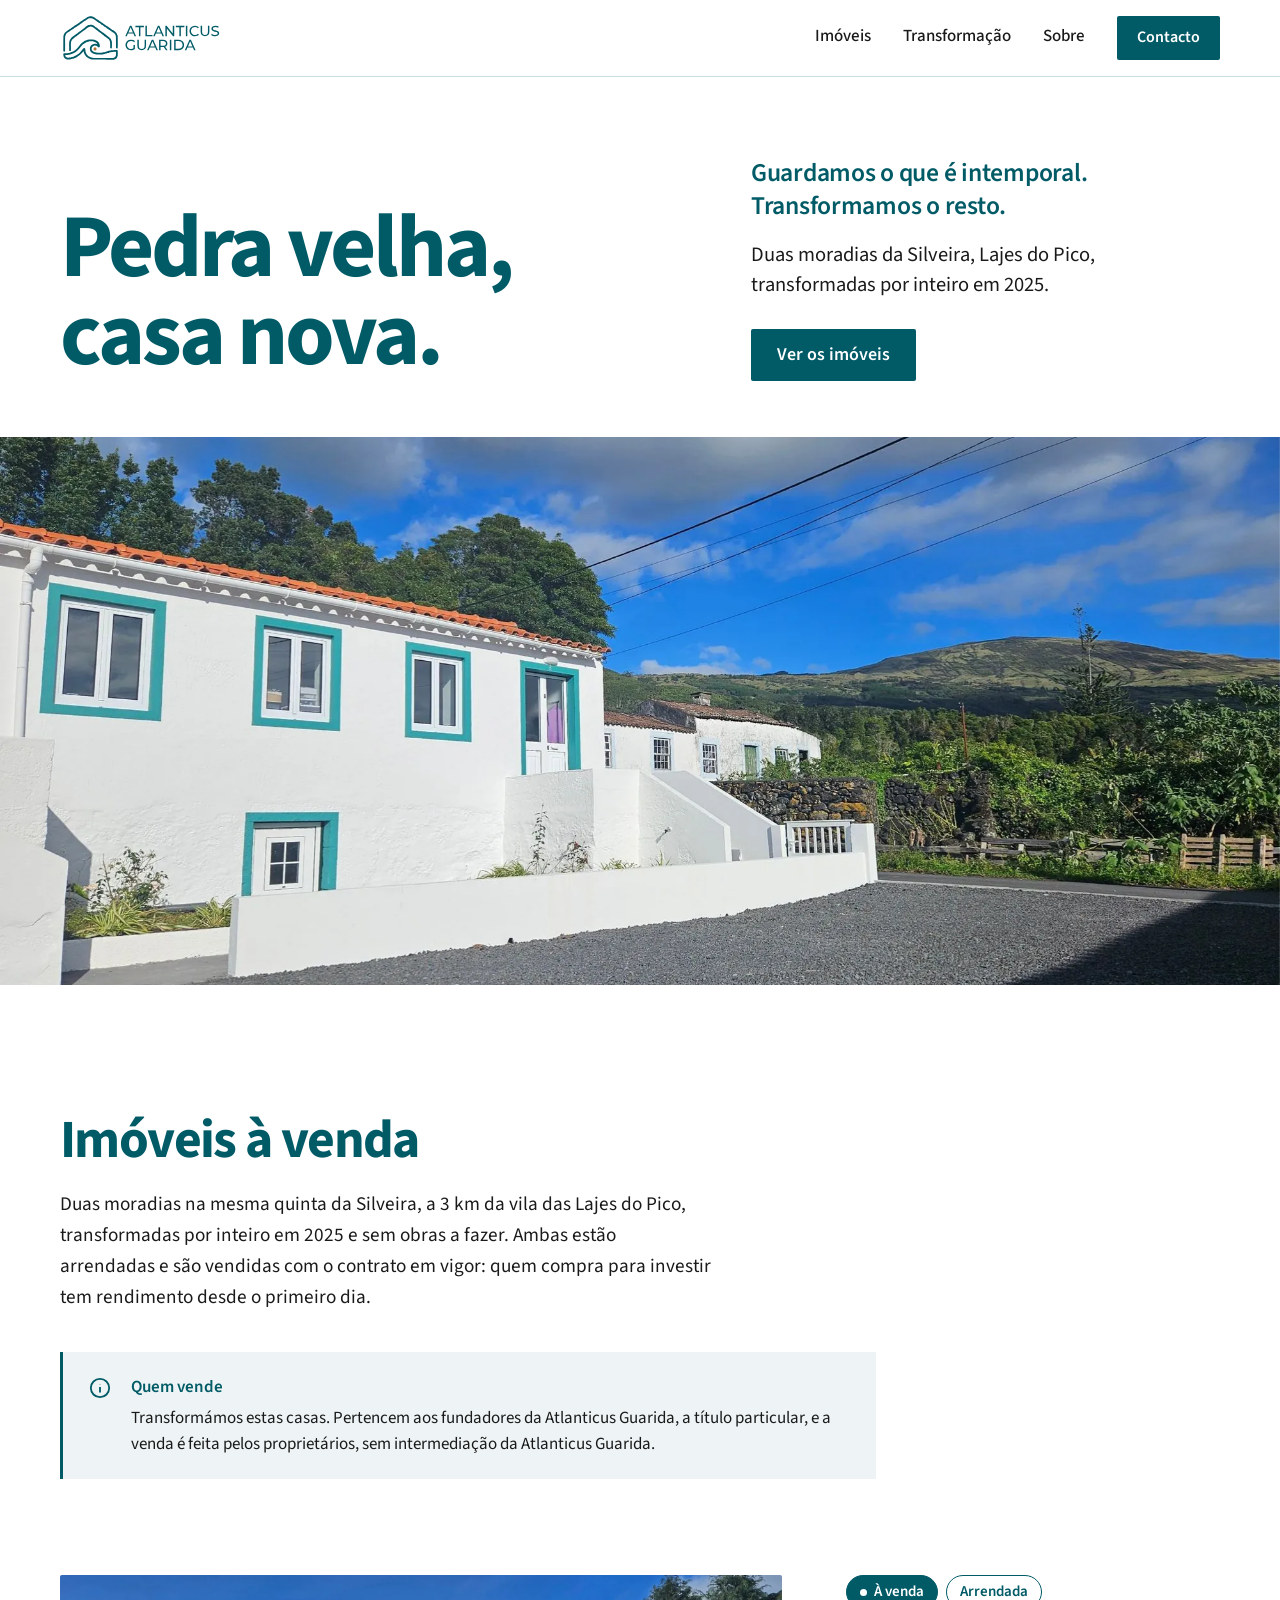
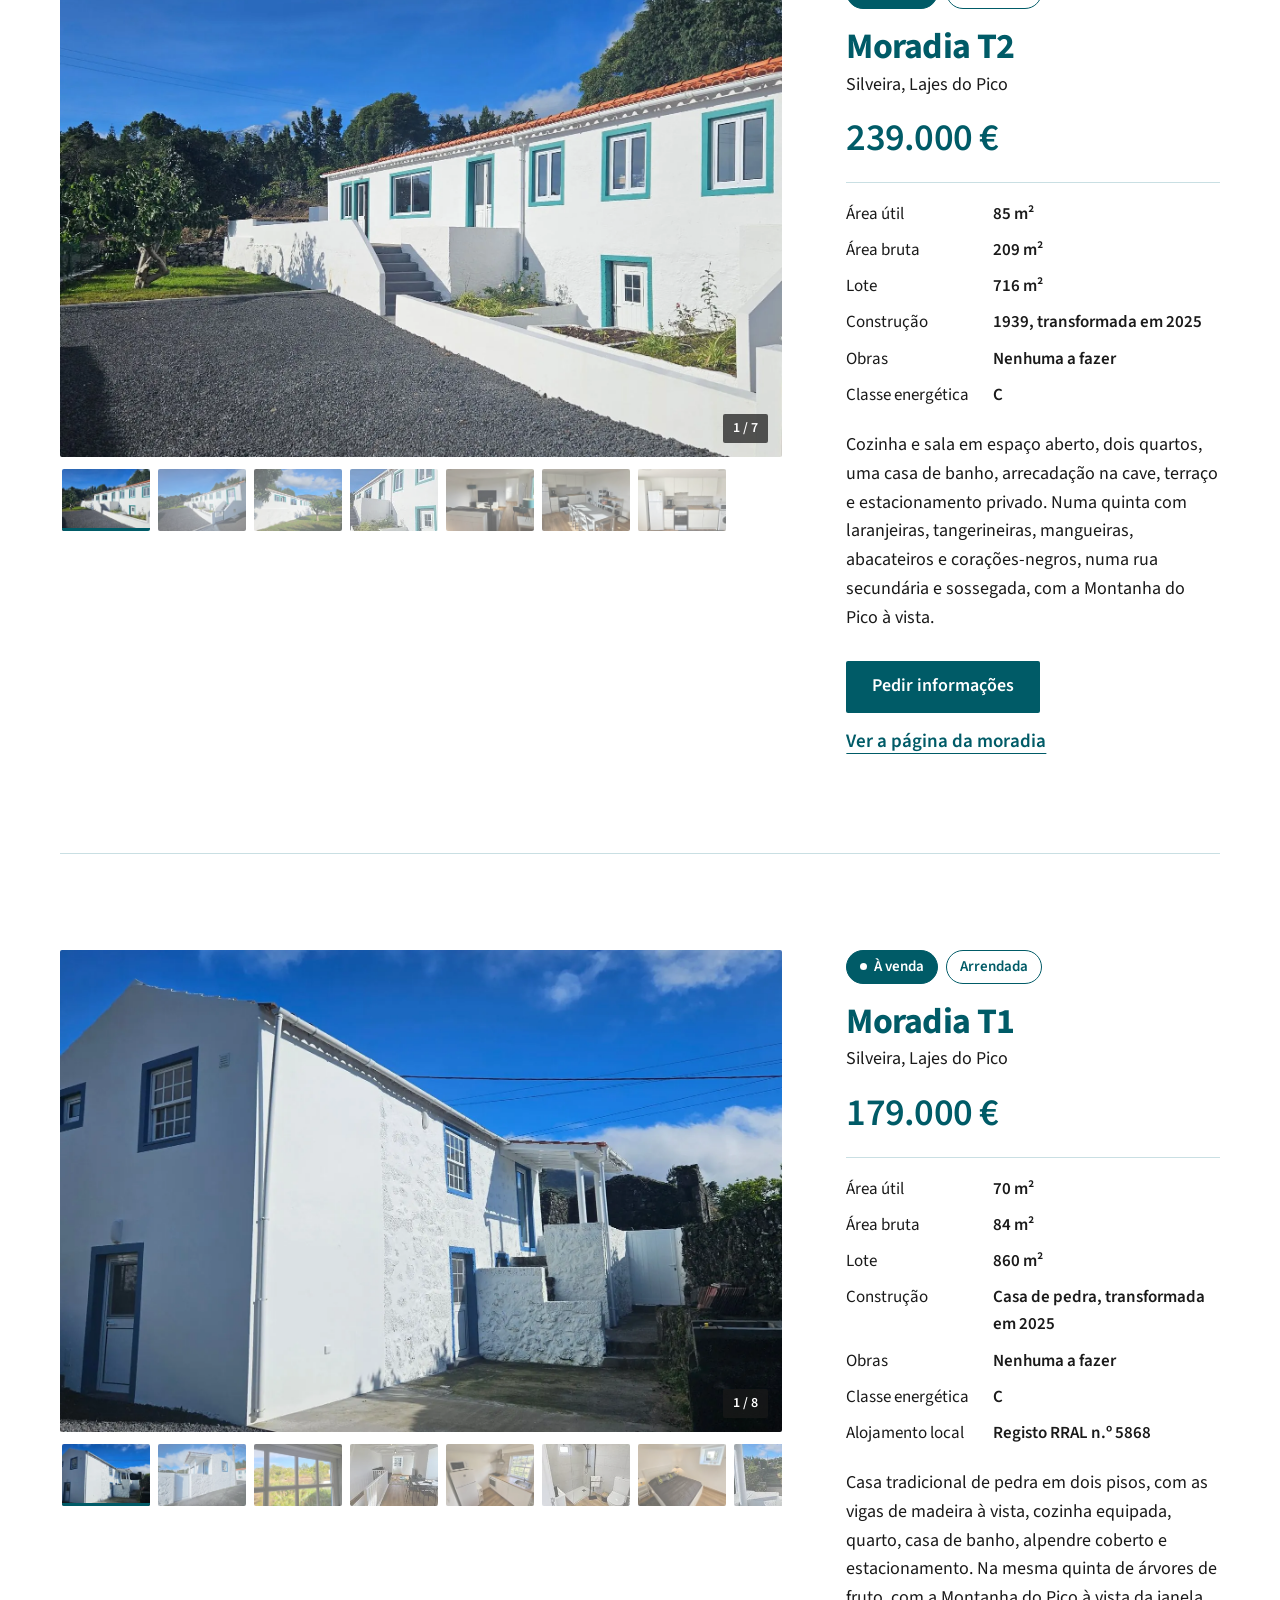
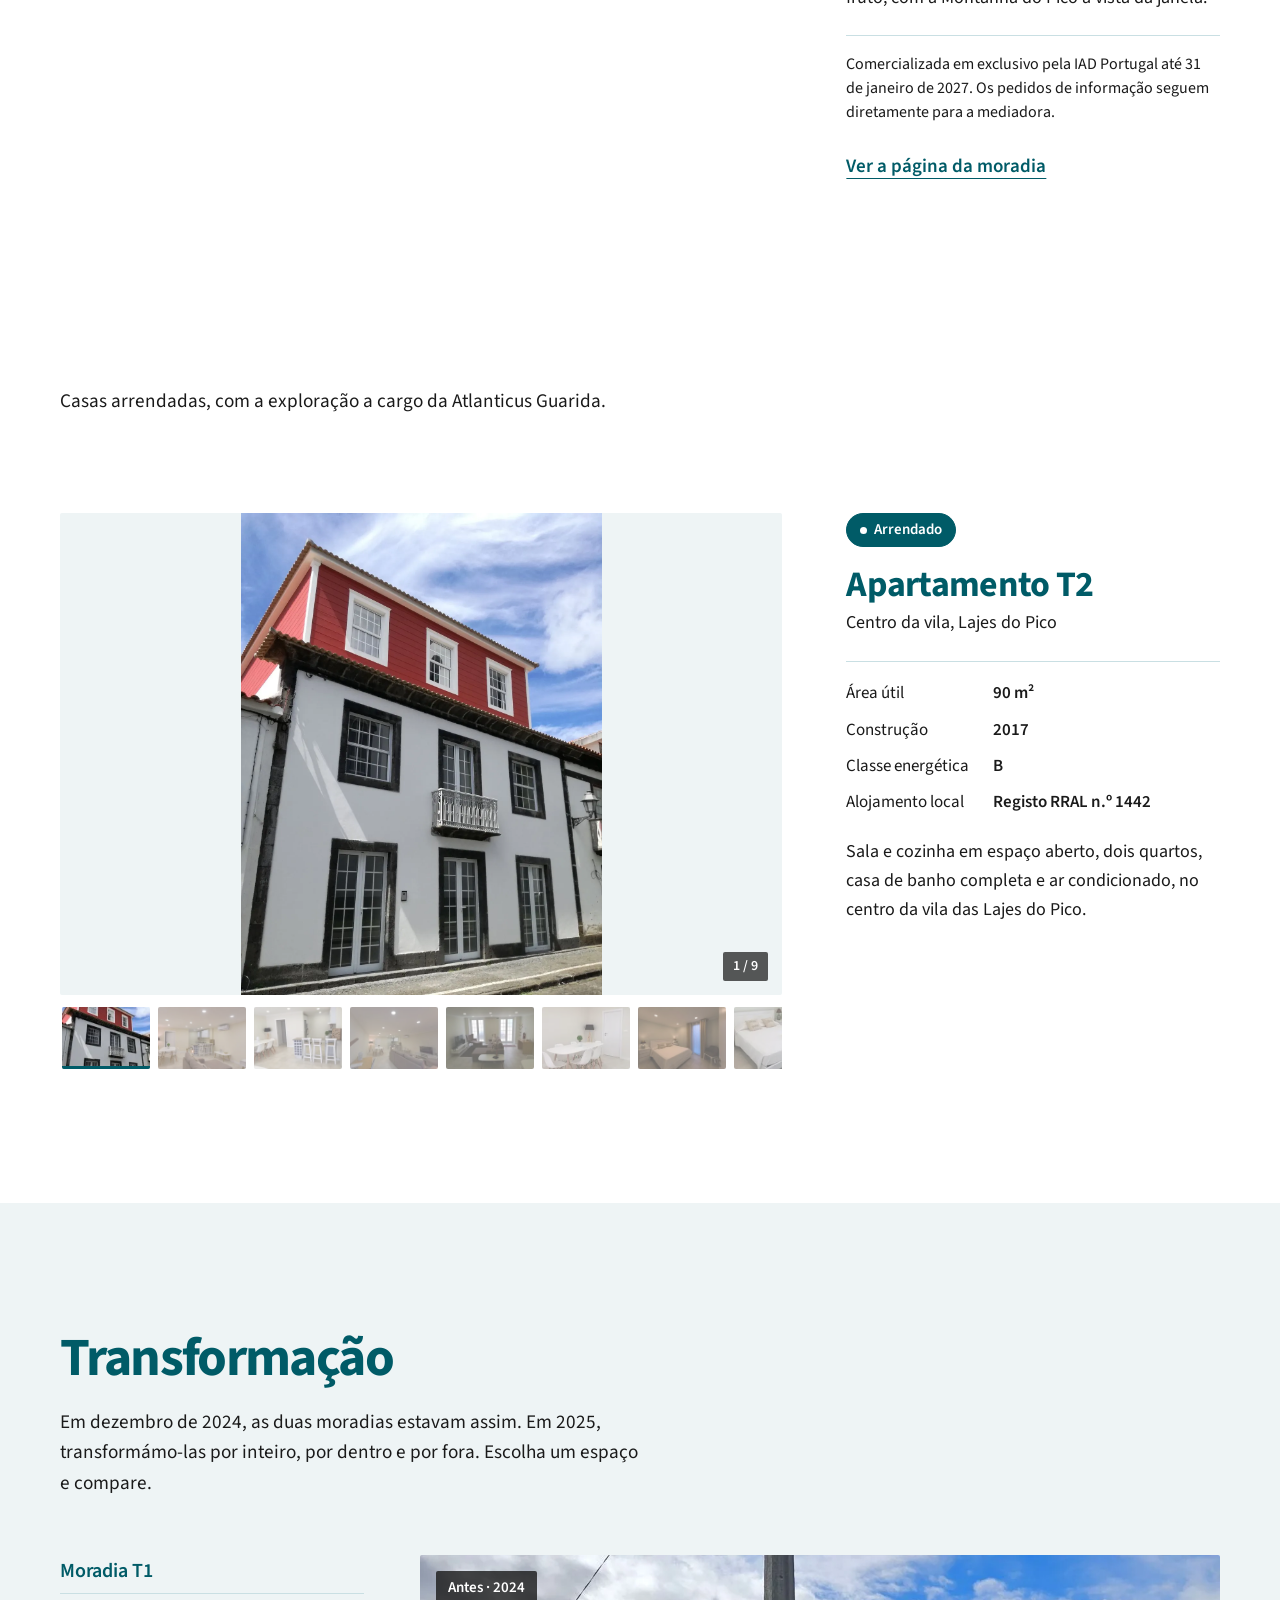
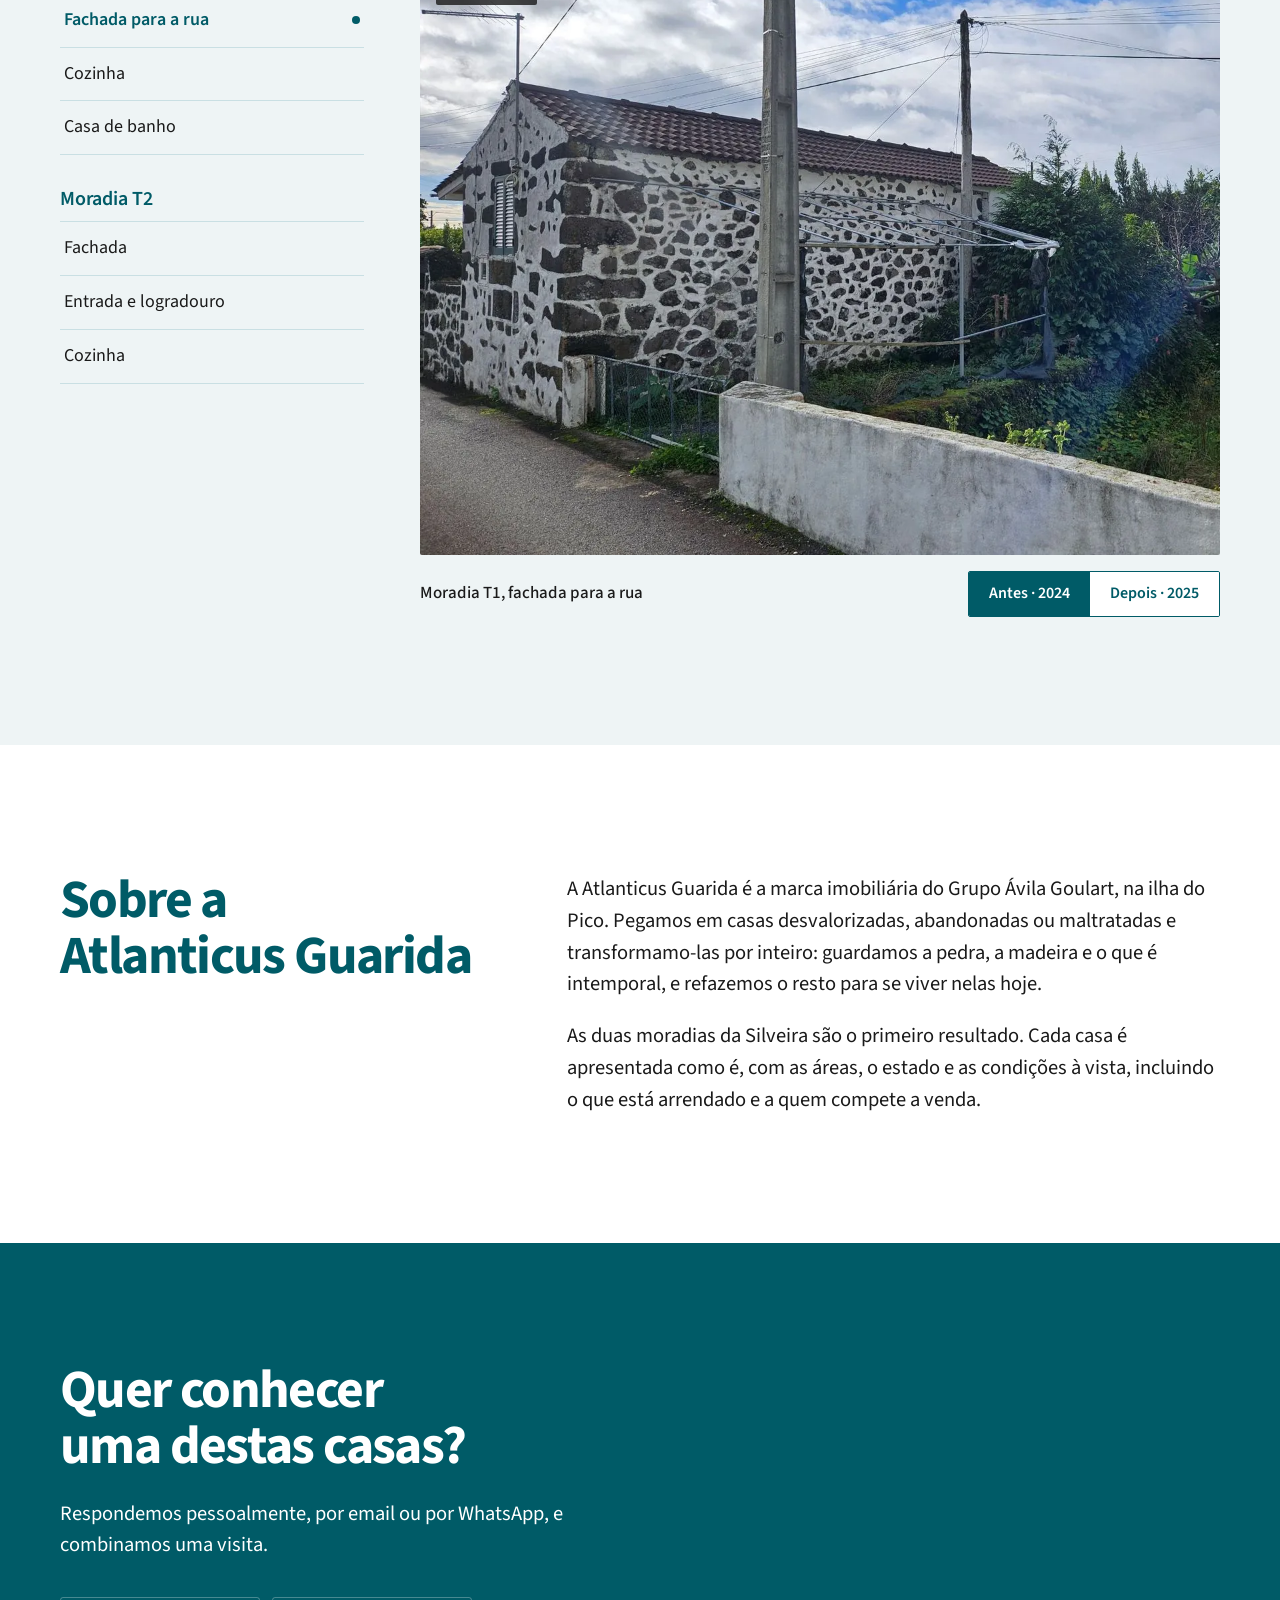
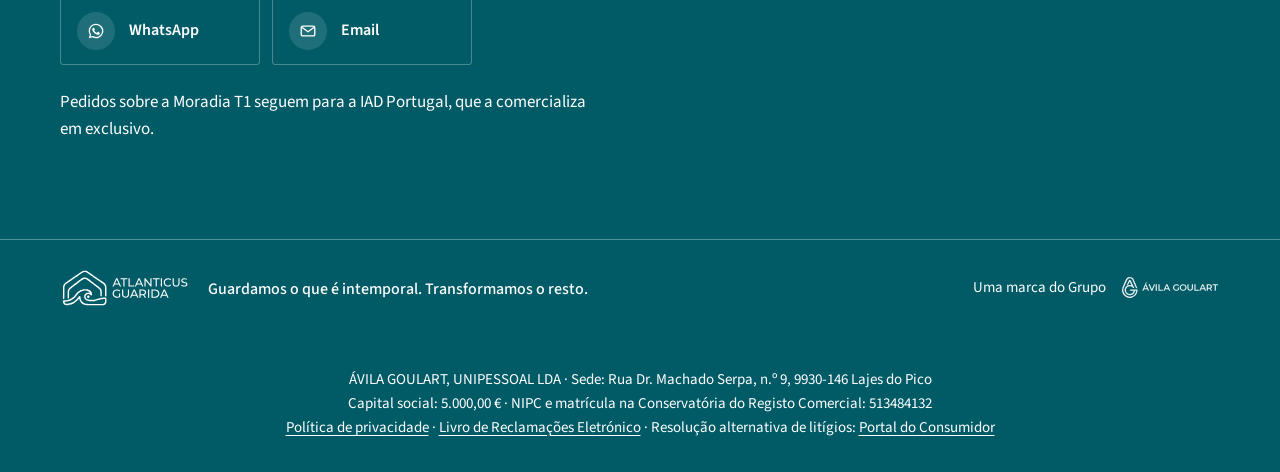
==== commit 468c0c93: "Add files via upload" ====
--- a/index.html
+++ b/index.html
@@ -18,179 +18,7 @@
 <link rel="icon" href="img/favicon.svg" type="image/svg+xml">
 <meta name="theme-color" content="#005B67">
 <meta name="color-scheme" content="light">
-<style>
-@font-face{font-family:'Source Sans 3';font-weight:400;font-display:swap;src:url(fonts/source-sans-3-latin-400-normal.woff2) format('woff2')}
-@font-face{font-family:'Source Sans 3';font-weight:500;font-display:swap;src:url(fonts/source-sans-3-latin-500-normal.woff2) format('woff2')}
-@font-face{font-family:'Source Sans 3';font-weight:600;font-display:swap;src:url(fonts/source-sans-3-latin-600-normal.woff2) format('woff2')}
-@font-face{font-family:'Source Sans 3';font-weight:700;font-display:swap;src:url(fonts/source-sans-3-latin-700-normal.woff2) format('woff2')}
-:root{--pet:#005B67;--pet2:#004650;--agua:#9BC7CF;--tinta:#1A1A1A;--nevoa:#EEF4F5;--linha:#C9DFE3;color-scheme:light}
-*,*::before,*::after{box-sizing:border-box}
-html{scroll-behavior:smooth;scroll-padding-top:calc(84px + env(safe-area-inset-top,0px));-webkit-text-size-adjust:100%}
-body{margin:0;font-family:'Source Sans 3',Arial,Helvetica,sans-serif;color:var(--tinta);background:#fff;font-size:19px;line-height:1.6;-webkit-font-smoothing:antialiased}
-img{display:block;max-width:100%}
-h1,h2,h3,p{margin:0} h1,h2,h3{text-wrap:balance} p{text-wrap:pretty}
-a{color:var(--pet)}
-a:focus-visible,button:focus-visible,summary:focus-visible,[tabindex]:focus-visible{outline:3px solid var(--pet);outline-offset:3px}
-.esc a:focus-visible,.esc button:focus-visible{outline-color:#fff}
-.saltar{position:absolute;left:-9999px;top:8px;background:#fff;padding:10px 16px;z-index:60}.saltar:focus{left:16px}
-.wrap{max-width:1240px;margin:0 auto;padding:0 40px}
-@media (max-width:640px){.wrap{padding:0 22px}body{font-size:18px}}
-.h2{font-size:clamp(34px,4.2vw,60px);line-height:1.04;letter-spacing:-.03em;font-weight:700;color:var(--pet)}
-.intro{margin-top:20px;max-width:34em;font-size:clamp(19px,1.5vw,21px)}
-
-/* cabeçalho */
-.topo{position:sticky;top:0;z-index:30;padding-top:env(safe-area-inset-top,0px);background:rgba(255,255,255,.92);-webkit-backdrop-filter:saturate(1.4) blur(12px);backdrop-filter:saturate(1.4) blur(12px);border-bottom:1px solid var(--linha)}
-.topo .wrap{height:76px;display:flex;align-items:center;justify-content:space-between;gap:20px}
-.topo .logo img{height:50px;width:auto}
-.nav{display:flex;align-items:center;gap:32px;font-size:17px;font-weight:500}
-.nl{color:var(--tinta);text-decoration:none;background:linear-gradient(var(--pet),var(--pet)) 0 100%/0 2px no-repeat;transition:background-size .3s ease;padding-bottom:3px}
-.nl:hover{background-size:100% 2px;color:var(--tinta)}
-.btn{display:inline-flex;align-items:center;justify-content:center;min-height:52px;padding:0 26px;background:var(--pet);color:#fff;text-decoration:none;font-weight:600;font-size:18px;border-radius:2px;border:0;cursor:pointer;font-family:inherit;transition:background-color .25s ease,transform .25s ease}
-.btn:hover{background:var(--pet2);color:#fff;transform:translateY(-2px)}
-.btn-s{min-height:44px;padding:0 20px;font-size:16px}
-.btn-b{background:#fff;color:var(--pet)}.btn-b:hover{background:var(--nevoa);color:var(--pet)}
-.lk{font-weight:600;color:var(--pet);text-decoration:underline;text-underline-offset:6px;text-decoration-thickness:1px}
-.menu{display:none;position:relative}
-.menu summary{list-style:none;cursor:pointer;min-height:44px;display:flex;align-items:center;gap:10px;font-weight:600;font-size:17px;color:var(--pet);padding:0 4px}
-.menu summary::-webkit-details-marker{display:none}
-.menu .barras{width:22px;height:14px;display:inline-block;background:linear-gradient(var(--pet),var(--pet)) 0 0/100% 2px no-repeat,linear-gradient(var(--pet),var(--pet)) 0 6px/100% 2px no-repeat,linear-gradient(var(--pet),var(--pet)) 0 12px/100% 2px no-repeat}
-.menu[open] .barras{background:linear-gradient(var(--pet),var(--pet)) 0 6px/100% 2px no-repeat}
-.menu nav{position:absolute;right:0;top:54px;background:#fff;border:1px solid var(--linha);border-radius:2px;padding:12px;display:flex;flex-direction:column;min-width:230px}
-.menu nav a{padding:12px 14px;color:var(--tinta);text-decoration:none;font-weight:500}
-.menu nav a:hover{background:var(--nevoa)}
-@media (max-width:860px){.nav{display:none}.menu{display:block}.topo .logo img{height:42px}}
-
-/* abertura */
-.abertura{display:grid;grid-template-columns:minmax(0,1.15fr) minmax(0,.85fr);gap:24px 56px;align-items:end;padding-top:80px;padding-bottom:56px}
-@media (max-width:900px){.abertura{grid-template-columns:1fr;padding-top:52px;padding-bottom:40px}}
-.abertura h1{font-size:clamp(46px,7vw,108px);line-height:.98;letter-spacing:-.035em;font-weight:700;color:var(--pet)}
-.abertura h1 span{display:block}
-.abertura .lema{font-size:clamp(23px,2vw,28px);line-height:1.3;font-weight:600;color:var(--pet);letter-spacing:-.01em;max-width:17em;margin-bottom:16px}
-.abertura .lema span{display:block}
-.abertura .lead{font-size:clamp(19px,1.6vw,22px);line-height:1.5;max-width:22em}
-.abertura .btn{margin-top:28px}
-.hero{margin:0;overflow:hidden;background:var(--nevoa)}
-.hero img{width:100%;height:auto;aspect-ratio:2000/857;object-fit:cover;max-height:78vh}
-@keyframes subir{from{opacity:0;transform:translateY(28px)}to{opacity:1;transform:none}}
-@keyframes assentar{from{transform:scale(1.09)}to{transform:scale(1)}}
-@keyframes abrir{from{clip-path:inset(18% 0 0 0)}to{clip-path:inset(0 0 0 0)}}
-.hl{opacity:0;animation:subir .9s cubic-bezier(.2,.7,.2,1) forwards}
-.d1{animation-delay:.1s}.d2{animation-delay:.28s}.d3{animation-delay:.55s}.d4{animation-delay:.75s}
-.hero{animation:abrir 1.4s cubic-bezier(.6,0,.2,1) .3s both}
-.hero img{animation:assentar 2.6s cubic-bezier(.2,.7,.2,1) .3s both}
-
-/* imóveis */
-.sec{padding-top:128px;padding-bottom:128px}
-.condicoes{margin-top:40px;display:grid;grid-template-columns:auto minmax(0,1fr);gap:4px 20px;max-width:48em;padding:22px 26px;border-left:3px solid var(--pet);background:var(--nevoa);font-size:17px;line-height:1.55}
-.condicoes svg{grid-row:span 2;margin-top:3px}
-.condicoes strong{font-weight:600;color:var(--pet)}
-.gestao{padding-top:0}
-.imovel{margin-top:96px;display:grid;grid-template-columns:minmax(0,1.45fr) minmax(0,.75fr);gap:36px 64px;align-items:start}
-.imovel+.imovel{padding-top:96px;border-top:1px solid var(--linha)}
-@media (max-width:960px){.imovel{grid-template-columns:1fr;margin-top:64px}.imovel+.imovel{padding-top:64px}}
-.galeria,.ficha{min-width:0}
-.ficha{position:sticky;top:112px}
-@media (max-width:960px){.ficha{position:static}}
-.estado{display:flex;flex-wrap:wrap;gap:8px}
-.chip{display:inline-flex;align-items:center;gap:7px;padding:4px 13px;border-radius:999px;font-size:15px;font-weight:600;border:1px solid var(--pet);color:var(--pet)}
-.chip.cheio{background:var(--pet);color:#fff}
-.chip.cheio::before{content:"";width:7px;height:7px;border-radius:50%;background:#fff}
-.ficha h3{margin-top:18px;font-size:clamp(30px,2.8vw,40px);line-height:1.1;font-weight:700;color:var(--pet);letter-spacing:-.02em}
-.ficha .loc{margin-top:4px;font-size:18px}
-.preco{margin-top:20px;font-size:clamp(32px,3vw,42px);font-weight:600;color:var(--pet);letter-spacing:-.02em;line-height:1}
-.dados{margin:24px 0 0;display:grid;grid-template-columns:auto 1fr;gap:9px 24px;font-size:17px;border-top:1px solid var(--linha);padding-top:18px}
-.dados dt{color:var(--tinta)} .dados dd{margin:0;font-weight:600}
-.ficha .desc{margin-top:22px;font-size:18px}
-.acoes{margin-top:28px;display:flex;flex-wrap:wrap;gap:14px 24px;align-items:center}
-.mediacao{margin-top:22px;font-size:16px;line-height:1.5;padding-top:16px;border-top:1px solid var(--linha)}
-
-/* galeria */
-.palco{position:relative;aspect-ratio:3/2;background:var(--nevoa);border-radius:2px;overflow:hidden;touch-action:pan-y}
-.palco picture{position:absolute;inset:0;transition:opacity .55s ease}
-.palco img{width:100%;height:100%;object-fit:contain}
-.palco picture.sai{opacity:0}
-.seta{position:absolute;top:50%;transform:translateY(-50%);width:48px;height:48px;border-radius:50%;border:0;background:rgba(255,255,255,.9);color:var(--pet);display:grid;place-items:center;cursor:pointer;opacity:0;transition:opacity .25s ease,background-color .2s}
-.seta:hover{background:#fff}
-.seta.ant{left:14px}.seta.prox{right:14px}
-.palco:hover .seta,.seta:focus-visible{opacity:1}
-@media (hover:none){.seta{opacity:1;width:42px;height:42px}}
-.conta{position:absolute;right:14px;bottom:14px;background:rgba(26,26,26,.72);color:#fff;font-size:14px;font-weight:600;padding:3px 10px;border-radius:2px;font-variant-numeric:tabular-nums}
-.tira{margin-top:10px;display:flex;gap:8px;overflow-x:auto;padding:2px 2px 6px;scrollbar-width:thin}
-.th{flex:0 0 auto;width:88px;height:62px;padding:0;border:0;border-radius:2px;background:var(--nevoa);cursor:pointer;overflow:hidden;opacity:.6;transition:opacity .2s;position:relative}
-.th img{width:100%;height:100%;object-fit:cover}
-.th::after{content:"";position:absolute;left:0;right:0;bottom:0;height:3px;background:var(--pet);transform:scaleX(0);transition:transform .3s ease}
-.th:hover{opacity:1}.th[aria-current="true"]{opacity:1}.th[aria-current="true"]::after{transform:scaleX(1)}
-
-/* reabilitação */
-.reab{background:var(--nevoa)}
-.reab .grade>*{min-width:0}
-.reab .grade{margin-top:56px;display:grid;grid-template-columns:minmax(0,.55fr) minmax(0,1.45fr);gap:32px 56px;align-items:start}
-@media (max-width:960px){.reab .grade{grid-template-columns:1fr}}
-.lista{display:flex;flex-direction:column;gap:28px}
-.lista h3{font-size:20px;font-weight:600;color:var(--pet);margin-bottom:6px}
-.lista ul{list-style:none;margin:0;padding:0;border-top:1px solid var(--linha)}
-.lista button{width:100%;text-align:left;font:inherit;font-size:18px;background:none;border:0;border-bottom:1px solid var(--linha);padding:12px 4px;cursor:pointer;color:var(--tinta);display:flex;justify-content:space-between;align-items:center;gap:12px}
-.lista button::after{content:"";width:8px;height:8px;border-radius:50%;background:var(--pet);transform:scale(0);transition:transform .25s ease}
-.lista button:hover{color:var(--pet)}
-.lista button[aria-pressed="true"]{color:var(--pet);font-weight:600}
-.lista button[aria-pressed="true"]::after{transform:scale(1)}
-@media (max-width:960px){.lista{flex-direction:row;overflow-x:auto;gap:20px;order:2}.lista>div{flex:0 0 auto;min-width:220px}}
-.comparar{margin:0}
-.ecra{position:relative;aspect-ratio:4/3;border-radius:2px;overflow:hidden;background:#dfe9eb;cursor:pointer}
-.ecra picture{position:absolute;inset:0}
-.ecra img{width:100%;height:100%;object-fit:cover}
-.ecra .depois{transition:opacity 1.1s cubic-bezier(.4,0,.2,1)}
-.ecra.antes .depois{opacity:0}
-.ecra.troca .depois,.ecra.troca .antes-img{transition:none}
-.selo{position:absolute;left:16px;top:16px;background:var(--pet);color:#fff;font-size:15px;font-weight:600;padding:5px 12px;border-radius:2px;transition:background-color .4s}
-.ecra.antes .selo{background:rgba(26,26,26,.8)}
-.alternar{margin-top:16px;display:flex;flex-wrap:wrap;align-items:center;justify-content:space-between;gap:12px 20px}
-.seg{display:inline-flex;border:1px solid var(--pet);border-radius:2px;overflow:hidden}
-.seg button{font:inherit;font-size:16px;font-weight:600;min-height:44px;padding:0 20px;border:0;background:#fff;color:var(--pet);cursor:pointer}
-.seg button[aria-pressed="true"]{background:var(--pet);color:#fff}
-.comparar figcaption{font-size:17px;font-weight:500}
-
-/* sobre */
-.sobre{display:grid;grid-template-columns:minmax(0,.8fr) minmax(0,1.2fr);gap:24px 72px;align-items:start}
-@media (max-width:860px){.sobre{grid-template-columns:1fr}}
-.sobre p{font-size:clamp(19px,1.6vw,22px);line-height:1.55;max-width:32em}
-.sobre p+p{margin-top:20px}
-
-/* contacto e rodapé */
-.esc{background:var(--pet);color:#fff}
-.contacto .wrap{padding-top:120px;padding-bottom:96px}
-.contacto .h2{color:#fff}
-.contacto .h2{max-width:16ch}
-.lead-c{margin-top:24px;max-width:30em;font-size:clamp(19px,1.6vw,22px);line-height:1.5}
-.canais-grid{margin-top:36px;display:grid;grid-template-columns:repeat(2,minmax(0,200px));gap:12px}
-@media (max-width:480px){.canais-grid{grid-template-columns:repeat(2,minmax(0,1fr))}}
-.canal{display:flex;align-items:center;gap:14px;padding:14px 16px;border:1px solid rgba(255,255,255,.28);border-radius:3px;color:#fff;text-decoration:none;transition:background-color .3s ease,border-color .3s ease}
-.canal .ic{flex:none;width:38px;height:38px;border-radius:50%;background:rgba(255,255,255,.12);display:flex;align-items:center;justify-content:center;transition:background-color .3s ease,color .3s ease}
-.canal b{display:block;font-size:16px;font-weight:600;line-height:1.3}
-.canal:hover,.canal:focus-visible{background:rgba(255,255,255,.07);border-color:#fff;color:#fff}
-.canal:hover .ic,.canal:focus-visible .ic{background:#fff;color:var(--pet)}
-.contacto .nota{margin-top:24px;max-width:36em;font-size:17px}
-.rodape{border-top:1px solid rgba(155,199,207,.5)}
-.rodape .wrap{display:flex;flex-wrap:wrap;align-items:center;justify-content:space-between;gap:20px 32px;padding-top:28px;padding-bottom:32px;font-size:15px}
-.rodape .ass{display:flex;align-items:center;gap:18px;flex-wrap:wrap}
-.rodape .slogan{font-weight:500;font-size:16px;position:relative;top:2px;text-wrap:balance}
-.rodape .end{display:flex;flex-wrap:wrap;align-items:center;gap:14px}
-.rodape .grupo{display:inline-flex;opacity:.9;transition:opacity .2s}.rodape .grupo:hover{opacity:1}
-.legal{padding-bottom:calc(28px + env(safe-area-inset-bottom,0px));font-size:13px;line-height:1.6;color:#fff;display:block!important;text-align:center}
-.legal p{margin:0}
-@media (max-width:640px){.rodape .wrap{justify-content:center}.rodape .ass,.rodape .end{justify-content:center;width:100%;text-align:center}}
-.legal a{color:#fff;text-underline-offset:3px}
-
-/* revelação ao percorrer */
-.js .rv{opacity:0;transform:translateY(24px);transition:opacity .8s ease,transform .8s cubic-bezier(.2,.7,.2,1)}
-.js .rv.ver{opacity:1;transform:none}
-@media (prefers-reduced-motion:reduce){
-  html{scroll-behavior:auto}
-  .hl,.hero,.hero img{animation:none!important;opacity:1!important;transform:none!important;clip-path:none!important}
-  .js .rv{opacity:1!important;transform:none!important;transition:none!important}
-  .palco picture,.ecra .depois,.btn,.th::after{transition:none!important}
-}
-</style>
+<link rel="stylesheet" href="estilo.css">
 <script type="application/ld+json">{"@context":"https://schema.org","@type":"Organization","name":"Atlanticus Guarida","url":"https://atlanticusguarida.pt/","image":"https://atlanticusguarida.pt/img/partilha.jpg","description":"Marca imobiliária do Grupo Ávila Goulart na ilha do Pico, Açores: transformação de casas desvalorizadas ou abandonadas.","slogan":"Guardamos o que é intemporal. Transformamos o resto.","email":"geral@atlanticusguarida.pt","address":{"@type":"PostalAddress","streetAddress":"Rua Dr. Machado Serpa, 9","postalCode":"9930-146","addressLocality":"Lajes do Pico","addressRegion":"Açores","addressCountry":"PT"},"parentOrganization":{"@type":"Organization","name":"Ávila Goulart, Unipessoal Lda","url":"https://avilagoulart.pt/"}}</script>
 <script>document.documentElement.classList.add('js');</script>
 </head>
@@ -276,164 +104,21 @@
 </footer>
 </section>
 
+<script src="dados.js"></script>
+<script src="imoveis.js"></script>
 <script>
-/* ==========================================================================
-   DADOS DOS IMÓVEIS — editar só aqui.
-   - estado: etiquetas mostradas por cima do título (a primeira fica cheia).
-   - exclusivo: enquanto a data "ate" não passar, os pedidos seguem para a
-     mediadora e o contacto direto não aparece. Depois dessa data, a ficha
-     passa sozinha a mostrar "Pedir informações". Se a exclusividade for
-     renovada, basta mudar a data. Cole o endereço do anúncio em "anuncio".
-   - Para tirar um imóvel do site, ponha visivel:false.
-   ========================================================================== */
-var IMOVEIS = [
-  {
-    id:'t2', visivel:true,
-    titulo:'Moradia T2', local:'Silveira, Lajes do Pico', preco:'239.000 €',
-    estado:['À venda','Arrendada'],
-    dados:[['Área útil','85 m²'],['Área bruta','209 m²'],['Lote','716 m²'],['Construção','1939, transformada em 2025'],['Obras','Nenhuma a fazer'],['Classe energética','C']],
-    desc:'Cozinha e sala em espaço aberto, dois quartos, uma casa de banho, arrecadação na cave, terraço e estacionamento privado. Numa quinta com laranjeiras, tangerineiras, mangueiras, abacateiros e corações-negros, numa rua secundária e sossegada, com a Montanha do Pico à vista.',
-    fotos:['t2-1','t2-2','t2-7','t2-3','t2-4','t2-5','t2-6'],
-    exclusivo:null
-  },
-  {
-    id:'t1', visivel:true,
-    titulo:'Moradia T1', local:'Silveira, Lajes do Pico', preco:'179.000 €',
-    estado:['À venda','Arrendada'],
-    dados:[['Área útil','70 m²'],['Área bruta','84 m²'],['Lote','860 m²'],['Construção','Casa de pedra, transformada em 2025'],['Obras','Nenhuma a fazer'],['Classe energética','C'],['Alojamento local','Registo RRAL n.º 5868']],
-    desc:'Casa tradicional de pedra em dois pisos, com as vigas de madeira à vista, cozinha equipada, quarto, casa de banho, alpendre coberto e estacionamento. Na mesma quinta de árvores de fruto, com a Montanha do Pico à vista da janela.',
-    fotos:['t1-1','t1-2','t1-8','t1-3','t1-4','t1-5','t1-6','t1-7'],
-    exclusivo:{mediadora:'IAD Portugal', ate:'2027-01-31', anuncio:''}
-  },
-  {
-    id:'t2-lajes', visivel:true, lista:'gestao',
-    titulo:'Apartamento T2', local:'Centro da vila, Lajes do Pico', preco:'',
-    estado:['Arrendado'],
-    dados:[['Área útil','90 m²'],['Construção','2017'],['Classe energética','B'],['Alojamento local','Registo RRAL n.º 1442']],
-    desc:'Sala e cozinha em espaço aberto, dois quartos, casa de banho completa e ar condicionado, no centro da vila das Lajes do Pico.',
-    fotos:['l0','l1','l2','l3','l4','l5','l6','l7','l8'],
-    exclusivo:null
-  }
-];
-
-/* Pares de reabilitação: [imóvel, espaço, ficheiro antes, ficheiro depois] */
-var PARES = [
-  ['Moradia T1','Fachada para a rua','antes-1','depois-1'],
-  ['Moradia T1','Cozinha','antes-3','depois-3'],
-  ['Moradia T1','Casa de banho','antes-4','depois-4'],
-  ['Moradia T2','Fachada','antes-5','depois-5'],
-  ['Moradia T2','Entrada e logradouro','antes-6','depois-6'],
-  ['Moradia T2','Cozinha','antes-7','depois-7']
-];
-/* ======================= fim dos dados ======================= */
-
 (function(){
-  var calma = window.matchMedia && window.matchMedia('(prefers-reduced-motion: reduce)').matches;
-  var MESES=['janeiro','fevereiro','março','abril','maio','junho','julho','agosto','setembro','outubro','novembro','dezembro'];
-  function dataPT(iso){var p=iso.split('-');return (+p[2])+' de '+MESES[+p[1]-1]+' de '+p[0];}
-  function emVigor(ex){ if(!ex) return false; var fim=new Date(ex.ate+'T23:59:59'); return new Date()<=fim; }
-  function el(tag,cls,html){var e=document.createElement(tag); if(cls) e.className=cls; if(html!=null) e.innerHTML=html; return e;}
-  function pic(base,alt,extra){return '<picture'+(extra||'')+'><source srcset="img/'+base+'.webp" type="image/webp"><img src="img/'+base+'.jpg" alt="'+alt+'" loading="lazy" decoding="async"></picture>';}
-  var seta='<svg width="20" height="20" viewBox="0 0 24 24" fill="none" stroke="currentColor" stroke-width="2.2" aria-hidden="true"><path d="M15 5l-7 7 7 7"/></svg>';
-
-  /* fichas */
   var listas={venda:document.getElementById('lista-imoveis'),gestao:document.getElementById('lista-gestao')};
   IMOVEIS.filter(function(i){return i.visivel;}).forEach(function(im){
-    var lista=listas[im.lista||'venda'], venda=!im.lista||im.lista==='venda';
-    if(!venda) document.getElementById('gestao').hidden=false;
-    var a=el('article','imovel rv'); a.id='imovel-'+im.id;
-    var n=im.fotos.length, alt=im.titulo+' na '+im.local;
-    var g='<div class="galeria"><div class="palco" tabindex="0" role="region" aria-roledescription="galeria" aria-label="Fotografias da '+im.titulo+' (use as setas do teclado)">'+pic(im.fotos[0],alt+', fotografia 1 de '+n,' class="atual"')+
-      '<button type="button" class="seta ant" aria-label="Fotografia anterior">'+seta+'</button><button type="button" class="seta prox" aria-label="Fotografia seguinte"><span style="display:grid;transform:scaleX(-1)">'+seta+'</span></button>'+
-      '<span class="conta" aria-live="polite">1 / '+n+'</span></div><div class="tira">';
-    im.fotos.forEach(function(f,k){ g+='<button type="button" class="th" data-k="'+k+'" aria-label="Fotografia '+(k+1)+' de '+n+'"'+(k===0?' aria-current="true"':'')+'><picture><source srcset="img/'+f+'-t.webp" type="image/webp"><img src="img/'+f+'-t.jpg" alt="" loading="lazy"></picture></button>'; });
-    g+='</div></div>';
-    var ex=emVigor(im.exclusivo);
-    var f='<div class="ficha"><div class="estado">'+im.estado.map(function(e,k){return '<span class="chip'+(k===0?' cheio':'')+'">'+e+'</span>';}).join('')+'</div>'+
-      '<h3>'+im.titulo+'</h3><p class="loc">'+im.local+'</p>'+(im.preco?'<p class="preco">'+im.preco+'</p>':'')+'<dl class="dados">'+
-      im.dados.map(function(d){return '<dt>'+d[0]+'</dt><dd>'+d[1]+'</dd>';}).join('')+'</dl><p class="desc">'+im.desc+'</p>';
-    if(!venda){}
-    else if(ex){
-      f+='<p class="mediacao">Comercializada em exclusivo pela '+im.exclusivo.mediadora+' até '+dataPT(im.exclusivo.ate)+'. Os pedidos de informação seguem diretamente para a mediadora.</p>';
-      if(im.exclusivo.anuncio) f+='<div class="acoes"><a class="btn" href="'+im.exclusivo.anuncio+'" target="_blank" rel="noopener">Ver o anúncio na '+im.exclusivo.mediadora+'</a></div>';
-    } else {
-      f+='<div class="acoes"><a class="btn" href="mailto:geral@atlanticusguarida.pt?subject='+encodeURIComponent(im.titulo+' na '+im.local)+'">Pedir informações</a></div>';
-    }
-    f+='</div>';
-    a.innerHTML=g+f; lista.appendChild(a);
-
-    /* galeria */
-    var palco=a.querySelector('.palco'), conta=a.querySelector('.conta'), ths=[].slice.call(a.querySelectorAll('.th')), atual=0;
-    function ir(k){
-      k=(k+n)%n; if(k===atual) return;
-      var velho=palco.querySelector('picture.atual');
-      var novo=document.createElement('div'); novo.innerHTML=pic(im.fotos[k],alt+', fotografia '+(k+1)+' de '+n,' class="atual sai"'); novo=novo.firstChild;
-      palco.insertBefore(novo,palco.querySelector('.seta'));
-      var img=novo.querySelector('img'); img.loading='eager';
-      function mostrar(){ requestAnimationFrame(function(){ novo.classList.remove('sai'); velho.classList.remove('atual'); velho.classList.add('sai'); setTimeout(function(){ if(velho.parentNode) velho.parentNode.removeChild(velho); }, calma?0:600); }); }
-      if(img.complete) mostrar(); else { img.onload=mostrar; img.onerror=mostrar; }
-      ths[atual].removeAttribute('aria-current'); ths[k].setAttribute('aria-current','true');
-      ths[k].scrollIntoView({block:'nearest',inline:'nearest',behavior:calma?'auto':'smooth'});
-      atual=k; conta.textContent=(k+1)+' / '+n;
-    }
-    a.querySelector('.ant').addEventListener('click',function(){ir(atual-1);});
-    a.querySelector('.prox').addEventListener('click',function(){ir(atual+1);});
-    ths.forEach(function(b){ b.addEventListener('click',function(){ ir(+b.getAttribute('data-k')); }); });
-    palco.addEventListener('keydown',function(e){ if(e.key==='ArrowLeft'){ir(atual-1);e.preventDefault();} if(e.key==='ArrowRight'){ir(atual+1);e.preventDefault();} });
-    var x0=null; palco.addEventListener('touchstart',function(e){x0=e.touches[0].clientX;},{passive:true});
-    palco.addEventListener('touchend',function(e){ if(x0===null) return; var dx=e.changedTouches[0].clientX-x0; if(Math.abs(dx)>40) ir(atual+(dx<0?1:-1)); x0=null; });
+    var tipo=im.lista||'venda';
+    if(tipo==='gestao') document.getElementById('gestao').hidden=false;
+    var a=AG.ficha(im,{nivel:'h3'}); listas[tipo].appendChild(a); AG.galeria(a,im);
   });
-
-  /* nota de contacto */
-  var exs=IMOVEIS.filter(function(i){return i.visivel && (!i.lista||i.lista==='venda') && emVigor(i.exclusivo);});
+  var exs=IMOVEIS.filter(function(i){return i.visivel && (i.lista||'venda')==='venda' && AG.emVigor(i.exclusivo);});
   var nota=document.getElementById('nota-contacto');
   if(exs.length){ nota.textContent='Pedidos sobre a '+exs.map(function(i){return i.titulo;}).join(' e a ')+' seguem para a '+exs[0].exclusivo.mediadora+', que a comercializa em exclusivo.'; } else { nota.parentNode.removeChild(nota); }
-
-  /* reabilitação: antes e depois */
-  var ecra=document.getElementById('ecra'), leg=document.getElementById('legenda-par'), selo=ecra.querySelector('.selo');
-  var bAntes=document.querySelector('.seg [data-m="antes"]'), bDepois=document.querySelector('.seg [data-m="depois"]');
-  var listaP=document.getElementById('lista-pares'), botoes=[], grupos={};
-  PARES.forEach(function(p,k){
-    if(!grupos[p[0]]){ var d=el('div'); d.innerHTML='<h3>'+p[0]+'</h3><ul></ul>'; listaP.appendChild(d); grupos[p[0]]=d.querySelector('ul'); }
-    var li=el('li'), b=el('button',null,p[1]); b.type='button'; b.setAttribute('aria-pressed',k===0?'true':'false');
-    b.addEventListener('click',function(){ escolher(k,true); }); li.appendChild(b); grupos[p[0]].appendChild(li); botoes.push(b);
-  });
-  var depois=true, atualP=-1;
-  function momento(dep){
-    depois=dep; ecra.classList.toggle('antes',!dep);
-    bAntes.setAttribute('aria-pressed',!dep); bDepois.setAttribute('aria-pressed',dep);
-    selo.textContent=dep?'Depois · 2025':'Antes · 2024';
-    var p=PARES[atualP]; ecra.setAttribute('aria-label',p[0]+', '+p[1].toLowerCase()+', '+(dep?'depois da reabilitação (2025)':'antes da reabilitação (2024)'));
-  }
-  function escolher(k,demo){
-    if(k===atualP) return; atualP=k; var p=PARES[k];
-    botoes.forEach(function(b,i){ b.setAttribute('aria-pressed',i===k?'true':'false'); });
-    ecra.classList.add('troca');
-    [['.antes-img',p[2]],['.depois',p[3]]].forEach(function(s){ var pc=ecra.querySelector(s[0]); pc.querySelector('source').srcset='img/'+s[1]+'.webp'; pc.querySelector('img').src='img/'+s[1]+'.jpg'; });
-    leg.textContent=p[0]+', '+p[1].toLowerCase();
-    if(demo && !calma){ momento(false); void ecra.offsetWidth; ecra.classList.remove('troca'); setTimeout(function(){ if(atualP===k) momento(true); },900); }
-    else { momento(true); void ecra.offsetWidth; ecra.classList.remove('troca'); }
-  }
-  bAntes.addEventListener('click',function(){momento(false);});
-  bDepois.addEventListener('click',function(){momento(true);});
-  ecra.addEventListener('click',function(){momento(!depois);});
-  escolher(0,false);
-  /* momento orquestrado: na primeira vez que a secção aparece, mostra o antes e passa ao depois */
-  if(!calma && 'IntersectionObserver' in window){
-    var vista=new IntersectionObserver(function(e){ if(e[0].isIntersecting){ vista.disconnect(); ecra.classList.add('troca'); momento(false); void ecra.offsetWidth; ecra.classList.remove('troca'); setTimeout(function(){ momento(true); },1300); } },{threshold:0.55});
-    vista.observe(ecra);
-  }
-
-  /* menu do telemóvel */
-  var menu=document.querySelector('.menu');
-  [].forEach.call(menu.querySelectorAll('a'),function(x){x.addEventListener('click',function(){menu.removeAttribute('open');});});
-  document.addEventListener('keydown',function(e){ if(e.key==='Escape' && menu.open){ menu.removeAttribute('open'); menu.querySelector('summary').focus(); } });
-
-  /* revelação ao percorrer */
-  var rvs=[].slice.call(document.querySelectorAll('.rv'));
-  if(calma || !('IntersectionObserver' in window)){ rvs.forEach(function(r){r.classList.add('ver');}); return; }
-  var io=new IntersectionObserver(function(ent){ ent.forEach(function(x){ if(x.isIntersecting){ x.target.classList.add('ver'); io.unobserve(x.target); } }); },{threshold:0.12,rootMargin:'0px 0px -8% 0px'});
-  rvs.forEach(function(r){ if(r.getBoundingClientRect().top<window.innerHeight) r.classList.add('ver'); else io.observe(r); });
+  AG.comparador(document.getElementById('transformacao'),PARES);
+  AG.menu(); AG.revelar();
 })();
 </script>
 </body>
--- a/estilo.css
+++ b/estilo.css
@@ -0,0 +1,189 @@
+@font-face{font-family:'Source Sans 3';font-weight:400;font-display:swap;src:url(fonts/source-sans-3-latin-400-normal.woff2) format('woff2')}
+@font-face{font-family:'Source Sans 3';font-weight:500;font-display:swap;src:url(fonts/source-sans-3-latin-500-normal.woff2) format('woff2')}
+@font-face{font-family:'Source Sans 3';font-weight:600;font-display:swap;src:url(fonts/source-sans-3-latin-600-normal.woff2) format('woff2')}
+@font-face{font-family:'Source Sans 3';font-weight:700;font-display:swap;src:url(fonts/source-sans-3-latin-700-normal.woff2) format('woff2')}
+:root{--pet:#005B67;--pet2:#004650;--agua:#9BC7CF;--tinta:#1A1A1A;--nevoa:#EEF4F5;--linha:#C9DFE3;color-scheme:light}
+*,*::before,*::after{box-sizing:border-box}
+html{scroll-behavior:smooth;scroll-padding-top:calc(84px + env(safe-area-inset-top,0px));-webkit-text-size-adjust:100%}
+body{margin:0;font-family:'Source Sans 3',Arial,Helvetica,sans-serif;color:var(--tinta);background:#fff;font-size:19px;line-height:1.6;-webkit-font-smoothing:antialiased}
+img{display:block;max-width:100%}
+h1,h2,h3,p{margin:0} h1,h2,h3{text-wrap:balance} p{text-wrap:pretty}
+a{color:var(--pet)}
+a:focus-visible,button:focus-visible,summary:focus-visible,[tabindex]:focus-visible{outline:3px solid var(--pet);outline-offset:3px}
+.esc a:focus-visible,.esc button:focus-visible{outline-color:#fff}
+.saltar{position:absolute;left:-9999px;top:8px;background:#fff;padding:10px 16px;z-index:60}.saltar:focus{left:16px}
+.wrap{max-width:1240px;margin:0 auto;padding:0 40px}
+@media (max-width:640px){.wrap{padding:0 22px}body{font-size:18px}}
+.h2{font-size:clamp(34px,4.2vw,60px);line-height:1.04;letter-spacing:-.03em;font-weight:700;color:var(--pet)}
+.intro{margin-top:20px;max-width:34em;font-size:clamp(19px,1.5vw,21px)}
+
+/* cabeçalho */
+.topo{position:sticky;top:0;z-index:30;padding-top:env(safe-area-inset-top,0px);background:rgba(255,255,255,.92);-webkit-backdrop-filter:saturate(1.4) blur(12px);backdrop-filter:saturate(1.4) blur(12px);border-bottom:1px solid var(--linha)}
+.topo .wrap{height:76px;display:flex;align-items:center;justify-content:space-between;gap:20px}
+.topo .logo img{height:50px;width:auto}
+.nav{display:flex;align-items:center;gap:32px;font-size:17px;font-weight:500}
+.nl{color:var(--tinta);text-decoration:none;background:linear-gradient(var(--pet),var(--pet)) 0 100%/0 2px no-repeat;transition:background-size .3s ease;padding-bottom:3px}
+.nl:hover{background-size:100% 2px;color:var(--tinta)}
+.btn{display:inline-flex;align-items:center;justify-content:center;min-height:52px;padding:0 26px;background:var(--pet);color:#fff;text-decoration:none;font-weight:600;font-size:18px;border-radius:2px;border:0;cursor:pointer;font-family:inherit;transition:background-color .25s ease,transform .25s ease}
+.btn:hover{background:var(--pet2);color:#fff;transform:translateY(-2px)}
+.btn-s{min-height:44px;padding:0 20px;font-size:16px}
+.btn-b{background:#fff;color:var(--pet)}.btn-b:hover{background:var(--nevoa);color:var(--pet)}
+.lk{font-weight:600;color:var(--pet);text-decoration:underline;text-underline-offset:6px;text-decoration-thickness:1px}
+.menu{display:none;position:relative}
+.menu summary{list-style:none;cursor:pointer;min-height:44px;display:flex;align-items:center;gap:10px;font-weight:600;font-size:17px;color:var(--pet);padding:0 4px}
+.menu summary::-webkit-details-marker{display:none}
+.menu .barras{width:22px;height:14px;display:inline-block;background:linear-gradient(var(--pet),var(--pet)) 0 0/100% 2px no-repeat,linear-gradient(var(--pet),var(--pet)) 0 6px/100% 2px no-repeat,linear-gradient(var(--pet),var(--pet)) 0 12px/100% 2px no-repeat}
+.menu[open] .barras{background:linear-gradient(var(--pet),var(--pet)) 0 6px/100% 2px no-repeat}
+.menu nav{position:absolute;right:0;top:54px;background:#fff;border:1px solid var(--linha);border-radius:2px;padding:12px;display:flex;flex-direction:column;min-width:230px}
+.menu nav a{padding:12px 14px;color:var(--tinta);text-decoration:none;font-weight:500}
+.menu nav a:hover{background:var(--nevoa)}
+@media (max-width:860px){.nav{display:none}.menu{display:block}.topo .logo img{height:42px}}
+
+/* abertura */
+.abertura{display:grid;grid-template-columns:minmax(0,1.15fr) minmax(0,.85fr);gap:24px 56px;align-items:end;padding-top:80px;padding-bottom:56px}
+@media (max-width:900px){.abertura{grid-template-columns:1fr;padding-top:52px;padding-bottom:40px}}
+.abertura h1{font-size:clamp(46px,7vw,108px);line-height:.98;letter-spacing:-.035em;font-weight:700;color:var(--pet)}
+.abertura h1 span{display:block}
+.abertura .lema{font-size:clamp(23px,2vw,28px);line-height:1.3;font-weight:600;color:var(--pet);letter-spacing:-.01em;max-width:17em;margin-bottom:16px}
+.abertura .lema span{display:block}
+.abertura .lead{font-size:clamp(19px,1.6vw,22px);line-height:1.5;max-width:22em}
+.abertura .btn{margin-top:28px}
+.hero{margin:0;overflow:hidden;background:var(--nevoa)}
+.hero img{width:100%;height:auto;aspect-ratio:2000/857;object-fit:cover;max-height:78vh}
+@keyframes subir{from{opacity:0;transform:translateY(28px)}to{opacity:1;transform:none}}
+@keyframes assentar{from{transform:scale(1.09)}to{transform:scale(1)}}
+@keyframes abrir{from{clip-path:inset(18% 0 0 0)}to{clip-path:inset(0 0 0 0)}}
+.hl{opacity:0;animation:subir .9s cubic-bezier(.2,.7,.2,1) forwards}
+.d1{animation-delay:.1s}.d2{animation-delay:.28s}.d3{animation-delay:.55s}.d4{animation-delay:.75s}
+.hero{animation:abrir 1.4s cubic-bezier(.6,0,.2,1) .3s both}
+.hero img{animation:assentar 2.6s cubic-bezier(.2,.7,.2,1) .3s both}
+
+/* imóveis */
+.sec{padding-top:128px;padding-bottom:128px}
+.condicoes{margin-top:40px;display:grid;grid-template-columns:auto minmax(0,1fr);gap:4px 20px;max-width:48em;padding:22px 26px;border-left:3px solid var(--pet);background:var(--nevoa);font-size:17px;line-height:1.55}
+.condicoes svg{grid-row:span 2;margin-top:3px}
+.condicoes strong{font-weight:600;color:var(--pet)}
+.gestao{padding-top:0}
+.imovel{margin-top:96px;display:grid;grid-template-columns:minmax(0,1.45fr) minmax(0,.75fr);gap:36px 64px;align-items:start}
+.imovel+.imovel{padding-top:96px;border-top:1px solid var(--linha)}
+@media (max-width:960px){.imovel{grid-template-columns:1fr;margin-top:64px}.imovel+.imovel{padding-top:64px}}
+.galeria,.ficha{min-width:0}
+.ficha{position:sticky;top:112px}
+@media (max-width:960px){.ficha{position:static}}
+.estado{display:flex;flex-wrap:wrap;gap:8px}
+.chip{display:inline-flex;align-items:center;gap:7px;padding:4px 13px;border-radius:999px;font-size:15px;font-weight:600;border:1px solid var(--pet);color:var(--pet)}
+.chip.cheio{background:var(--pet);color:#fff}
+.chip.cheio::before{content:"";width:7px;height:7px;border-radius:50%;background:#fff}
+.ficha h3{margin-top:18px;font-size:clamp(30px,2.8vw,40px);line-height:1.1;font-weight:700;color:var(--pet);letter-spacing:-.02em}
+.ficha .loc{margin-top:4px;font-size:18px}
+.preco{margin-top:20px;font-size:clamp(32px,3vw,42px);font-weight:600;color:var(--pet);letter-spacing:-.02em;line-height:1}
+.dados{margin:24px 0 0;display:grid;grid-template-columns:auto 1fr;gap:9px 24px;font-size:17px;border-top:1px solid var(--linha);padding-top:18px}
+.dados dt{color:var(--tinta)} .dados dd{margin:0;font-weight:600}
+.ficha .desc{margin-top:22px;font-size:18px}
+.acoes{margin-top:28px;display:flex;flex-wrap:wrap;gap:14px 24px;align-items:center}
+.mediacao{margin-top:22px;font-size:16px;line-height:1.5;padding-top:16px;border-top:1px solid var(--linha)}
+
+/* galeria */
+.palco{position:relative;aspect-ratio:3/2;background:var(--nevoa);border-radius:2px;overflow:hidden;touch-action:pan-y}
+.palco picture{position:absolute;inset:0;transition:opacity .55s ease}
+.palco img{width:100%;height:100%;object-fit:contain}
+.palco picture.sai{opacity:0}
+.seta{position:absolute;top:50%;transform:translateY(-50%);width:48px;height:48px;border-radius:50%;border:0;background:rgba(255,255,255,.9);color:var(--pet);display:grid;place-items:center;cursor:pointer;opacity:0;transition:opacity .25s ease,background-color .2s}
+.seta:hover{background:#fff}
+.seta.ant{left:14px}.seta.prox{right:14px}
+.palco:hover .seta,.seta:focus-visible{opacity:1}
+@media (hover:none){.seta{opacity:1;width:42px;height:42px}}
+.conta{position:absolute;right:14px;bottom:14px;background:rgba(26,26,26,.72);color:#fff;font-size:14px;font-weight:600;padding:3px 10px;border-radius:2px;font-variant-numeric:tabular-nums}
+.tira{margin-top:10px;display:flex;gap:8px;overflow-x:auto;padding:2px 2px 6px;scrollbar-width:thin}
+.th{flex:0 0 auto;width:88px;height:62px;padding:0;border:0;border-radius:2px;background:var(--nevoa);cursor:pointer;overflow:hidden;opacity:.6;transition:opacity .2s;position:relative}
+.th img{width:100%;height:100%;object-fit:cover}
+.th::after{content:"";position:absolute;left:0;right:0;bottom:0;height:3px;background:var(--pet);transform:scaleX(0);transition:transform .3s ease}
+.th:hover{opacity:1}.th[aria-current="true"]{opacity:1}.th[aria-current="true"]::after{transform:scaleX(1)}
+
+/* reabilitação */
+.reab{background:var(--nevoa)}
+.reab .grade>*{min-width:0}
+.reab .grade{margin-top:56px;display:grid;grid-template-columns:minmax(0,.55fr) minmax(0,1.45fr);gap:32px 56px;align-items:start}
+@media (max-width:960px){.reab .grade{grid-template-columns:1fr}}
+.lista{display:flex;flex-direction:column;gap:28px}
+.lista h3{font-size:20px;font-weight:600;color:var(--pet);margin-bottom:6px}
+.lista ul{list-style:none;margin:0;padding:0;border-top:1px solid var(--linha)}
+.lista button{width:100%;text-align:left;font:inherit;font-size:18px;background:none;border:0;border-bottom:1px solid var(--linha);padding:12px 4px;cursor:pointer;color:var(--tinta);display:flex;justify-content:space-between;align-items:center;gap:12px}
+.lista button::after{content:"";width:8px;height:8px;border-radius:50%;background:var(--pet);transform:scale(0);transition:transform .25s ease}
+.lista button:hover{color:var(--pet)}
+.lista button[aria-pressed="true"]{color:var(--pet);font-weight:600}
+.lista button[aria-pressed="true"]::after{transform:scale(1)}
+@media (max-width:960px){.lista{flex-direction:row;overflow-x:auto;gap:20px;order:2}.lista>div{flex:0 0 auto;min-width:220px}}
+.comparar{margin:0}
+.ecra{position:relative;aspect-ratio:4/3;border-radius:2px;overflow:hidden;background:#dfe9eb;cursor:pointer}
+.ecra picture{position:absolute;inset:0}
+.ecra img{width:100%;height:100%;object-fit:cover}
+.ecra .depois{transition:opacity 1.1s cubic-bezier(.4,0,.2,1)}
+.ecra.antes .depois{opacity:0}
+.ecra.troca .depois,.ecra.troca .antes-img{transition:none}
+.selo{position:absolute;left:16px;top:16px;background:var(--pet);color:#fff;font-size:15px;font-weight:600;padding:5px 12px;border-radius:2px;transition:background-color .4s}
+.ecra.antes .selo{background:rgba(26,26,26,.8)}
+.alternar{margin-top:16px;display:flex;flex-wrap:wrap;align-items:center;justify-content:space-between;gap:12px 20px}
+.seg{display:inline-flex;border:1px solid var(--pet);border-radius:2px;overflow:hidden}
+.seg button{font:inherit;font-size:16px;font-weight:600;min-height:44px;padding:0 20px;border:0;background:#fff;color:var(--pet);cursor:pointer}
+.seg button[aria-pressed="true"]{background:var(--pet);color:#fff}
+.comparar figcaption{font-size:17px;font-weight:500}
+
+/* sobre */
+.sobre{display:grid;grid-template-columns:minmax(0,.8fr) minmax(0,1.2fr);gap:24px 72px;align-items:start}
+@media (max-width:860px){.sobre{grid-template-columns:1fr}}
+.sobre p{font-size:clamp(19px,1.6vw,22px);line-height:1.55;max-width:32em}
+.sobre p+p{margin-top:20px}
+
+/* contacto e rodapé */
+.esc{background:var(--pet);color:#fff}
+.contacto .wrap{padding-top:120px;padding-bottom:96px}
+.contacto .h2{color:#fff}
+.contacto .h2{max-width:16ch}
+.lead-c{margin-top:24px;max-width:30em;font-size:clamp(19px,1.6vw,22px);line-height:1.5}
+.canais-grid{margin-top:36px;display:grid;grid-template-columns:repeat(2,minmax(0,200px));gap:12px}
+@media (max-width:480px){.canais-grid{grid-template-columns:repeat(2,minmax(0,1fr))}}
+.canal{display:flex;align-items:center;gap:14px;padding:14px 16px;border:1px solid rgba(255,255,255,.28);border-radius:3px;color:#fff;text-decoration:none;transition:background-color .3s ease,border-color .3s ease}
+.canal .ic{flex:none;width:38px;height:38px;border-radius:50%;background:rgba(255,255,255,.12);display:flex;align-items:center;justify-content:center;transition:background-color .3s ease,color .3s ease}
+.canal b{display:block;font-size:16px;font-weight:600;line-height:1.3}
+.canal:hover,.canal:focus-visible{background:rgba(255,255,255,.07);border-color:#fff;color:#fff}
+.canal:hover .ic,.canal:focus-visible .ic{background:#fff;color:var(--pet)}
+.contacto .nota{margin-top:24px;max-width:36em;font-size:17px}
+.rodape{border-top:1px solid rgba(155,199,207,.5)}
+.rodape .wrap{display:flex;flex-wrap:wrap;align-items:center;justify-content:space-between;gap:20px 32px;padding-top:28px;padding-bottom:32px;font-size:15px}
+.rodape .ass{display:flex;align-items:center;gap:18px;flex-wrap:wrap}
+.rodape .slogan{font-weight:500;font-size:16px;position:relative;top:2px;text-wrap:balance}
+.rodape .end{display:flex;flex-wrap:wrap;align-items:center;gap:14px}
+.rodape .grupo{display:inline-flex;opacity:.9;transition:opacity .2s}.rodape .grupo:hover{opacity:1}
+.legal{padding-bottom:calc(28px + env(safe-area-inset-bottom,0px));font-size:13px;line-height:1.6;color:#fff;display:block!important;text-align:center}
+.legal p{margin:0}
+@media (max-width:640px){.rodape .wrap{justify-content:center}.rodape .ass,.rodape .end{justify-content:center;width:100%;text-align:center}}
+.legal a{color:#fff;text-underline-offset:3px}
+
+/* revelação ao percorrer */
+.js .rv{opacity:0;transform:translateY(24px);transition:opacity .8s ease,transform .8s cubic-bezier(.2,.7,.2,1)}
+.js .rv.ver{opacity:1;transform:none}
+@media (prefers-reduced-motion:reduce){
+  html{scroll-behavior:auto}
+  .hl,.hero,.hero img{animation:none!important;opacity:1!important;transform:none!important;clip-path:none!important}
+  .js .rv{opacity:1!important;transform:none!important;transition:none!important}
+  .palco picture,.ecra .depois,.btn,.th::after{transition:none!important}
+}
+
+/* ligação para a página da moradia (página inicial) */
+.lk-pagina{font-weight:600;color:var(--pet);text-decoration:underline;text-underline-offset:6px;text-decoration-thickness:1px}
+
+/* página individual de imóvel */
+.pagina-imovel{padding-top:40px;padding-bottom:112px}
+.voltar{display:inline-flex;align-items:center;gap:8px;font-size:17px;font-weight:600;color:var(--pet);text-decoration:none}
+.voltar svg{transition:transform .3s ease}
+.voltar:hover svg{transform:translateX(-4px)}
+.pagina-imovel .imovel{margin-top:32px}
+.pagina-imovel .ficha h1{margin-top:18px;font-size:clamp(36px,3.6vw,52px);line-height:1.05;font-weight:700;color:var(--pet);letter-spacing:-.025em}
+.pagina-imovel .condicoes{margin-top:72px}
+.onde{display:grid;grid-template-columns:minmax(0,.8fr) minmax(0,1.2fr);gap:24px 72px;align-items:start;padding-top:112px;padding-bottom:112px}
+@media (max-width:860px){.onde{grid-template-columns:1fr}}
+.onde p{font-size:clamp(19px,1.6vw,22px);line-height:1.55;max-width:32em}
+.indisponivel{padding:96px 0 128px}
+.indisponivel p{margin-top:20px;font-size:20px;max-width:30em}
+.indisponivel .btn{margin-top:32px}
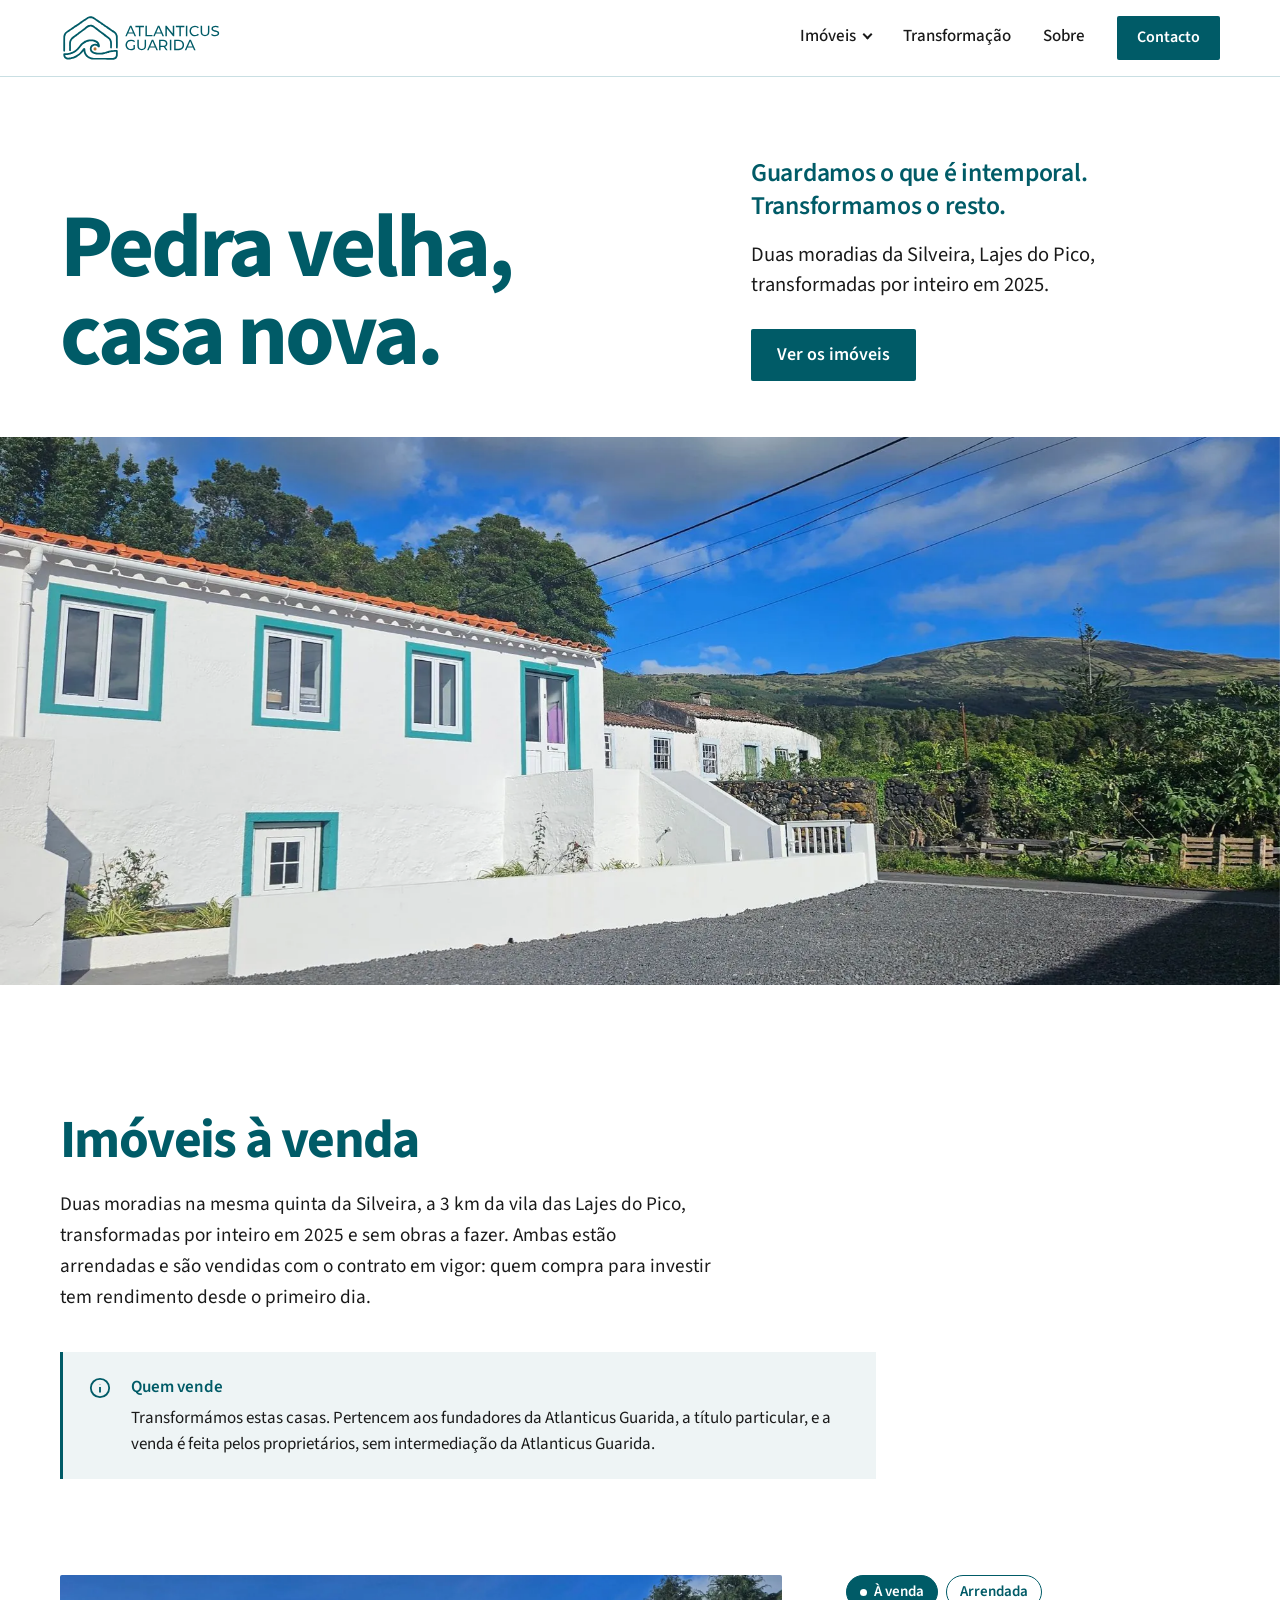
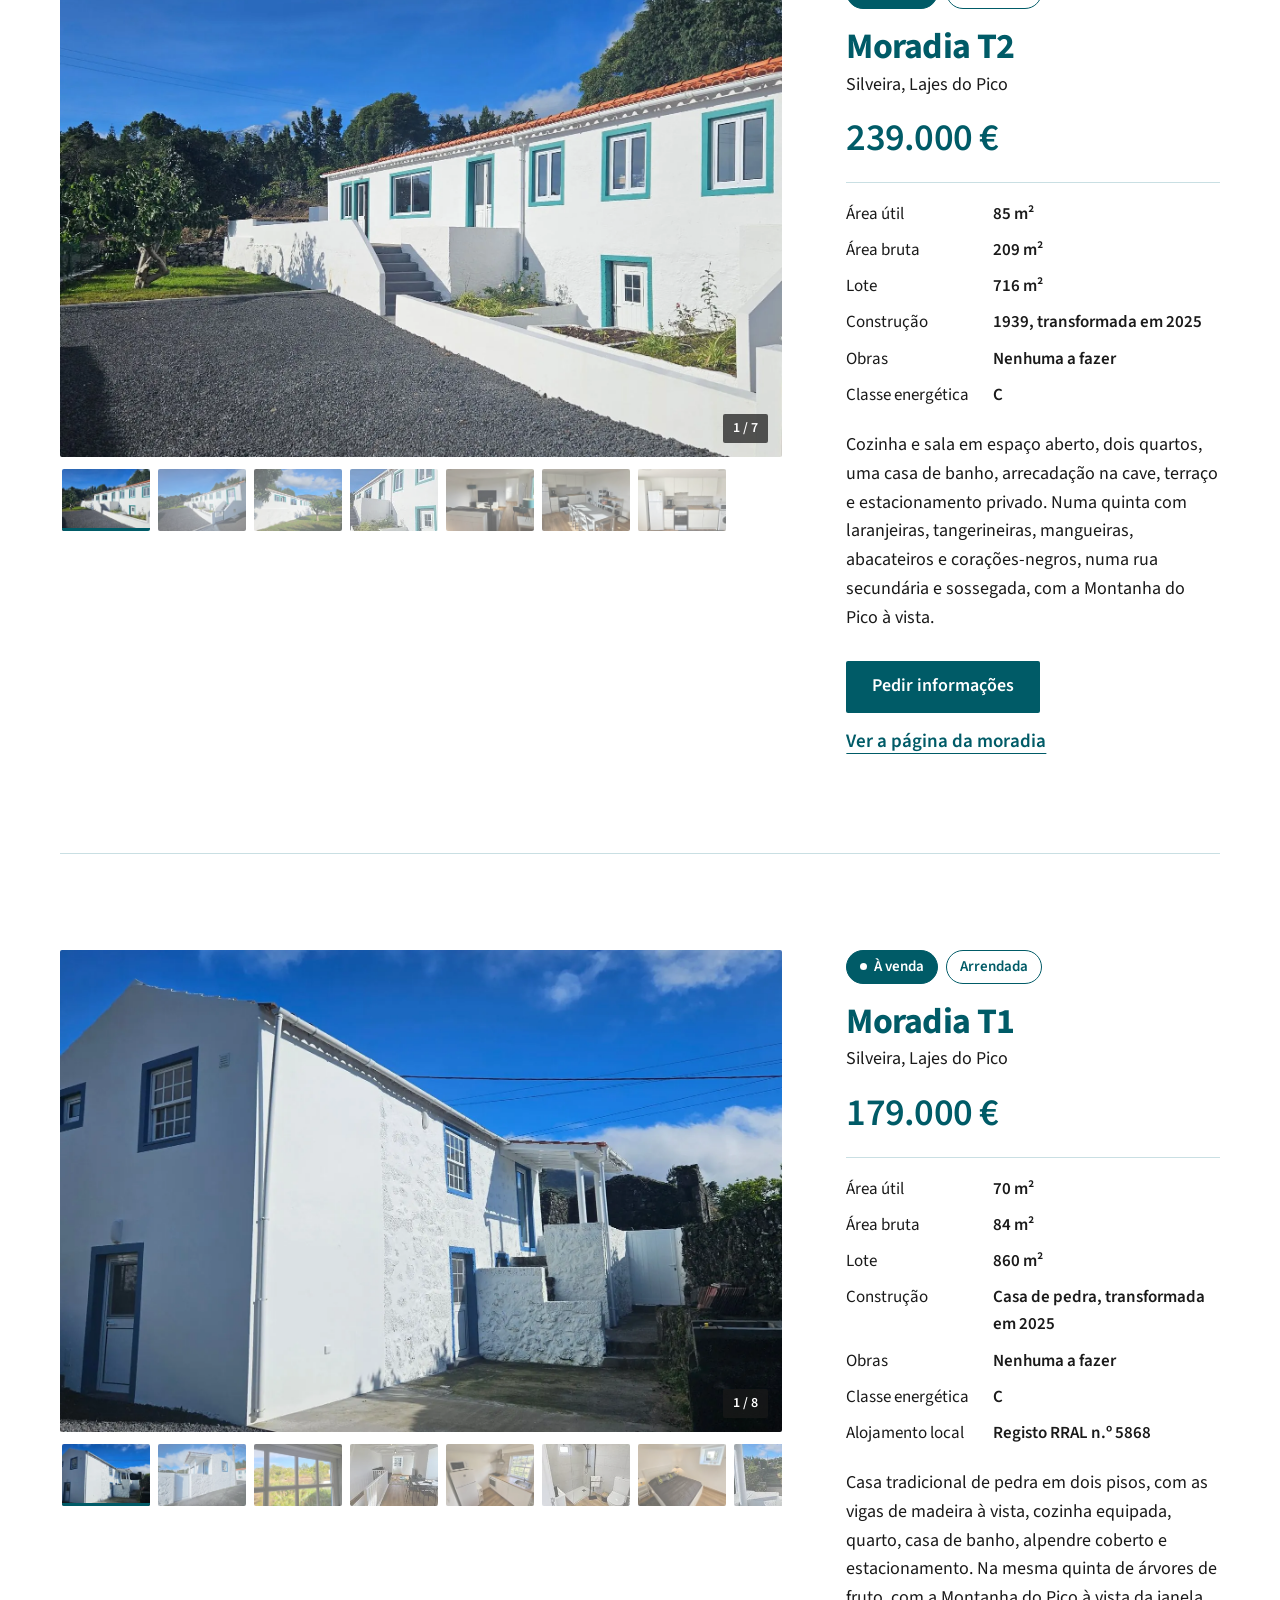
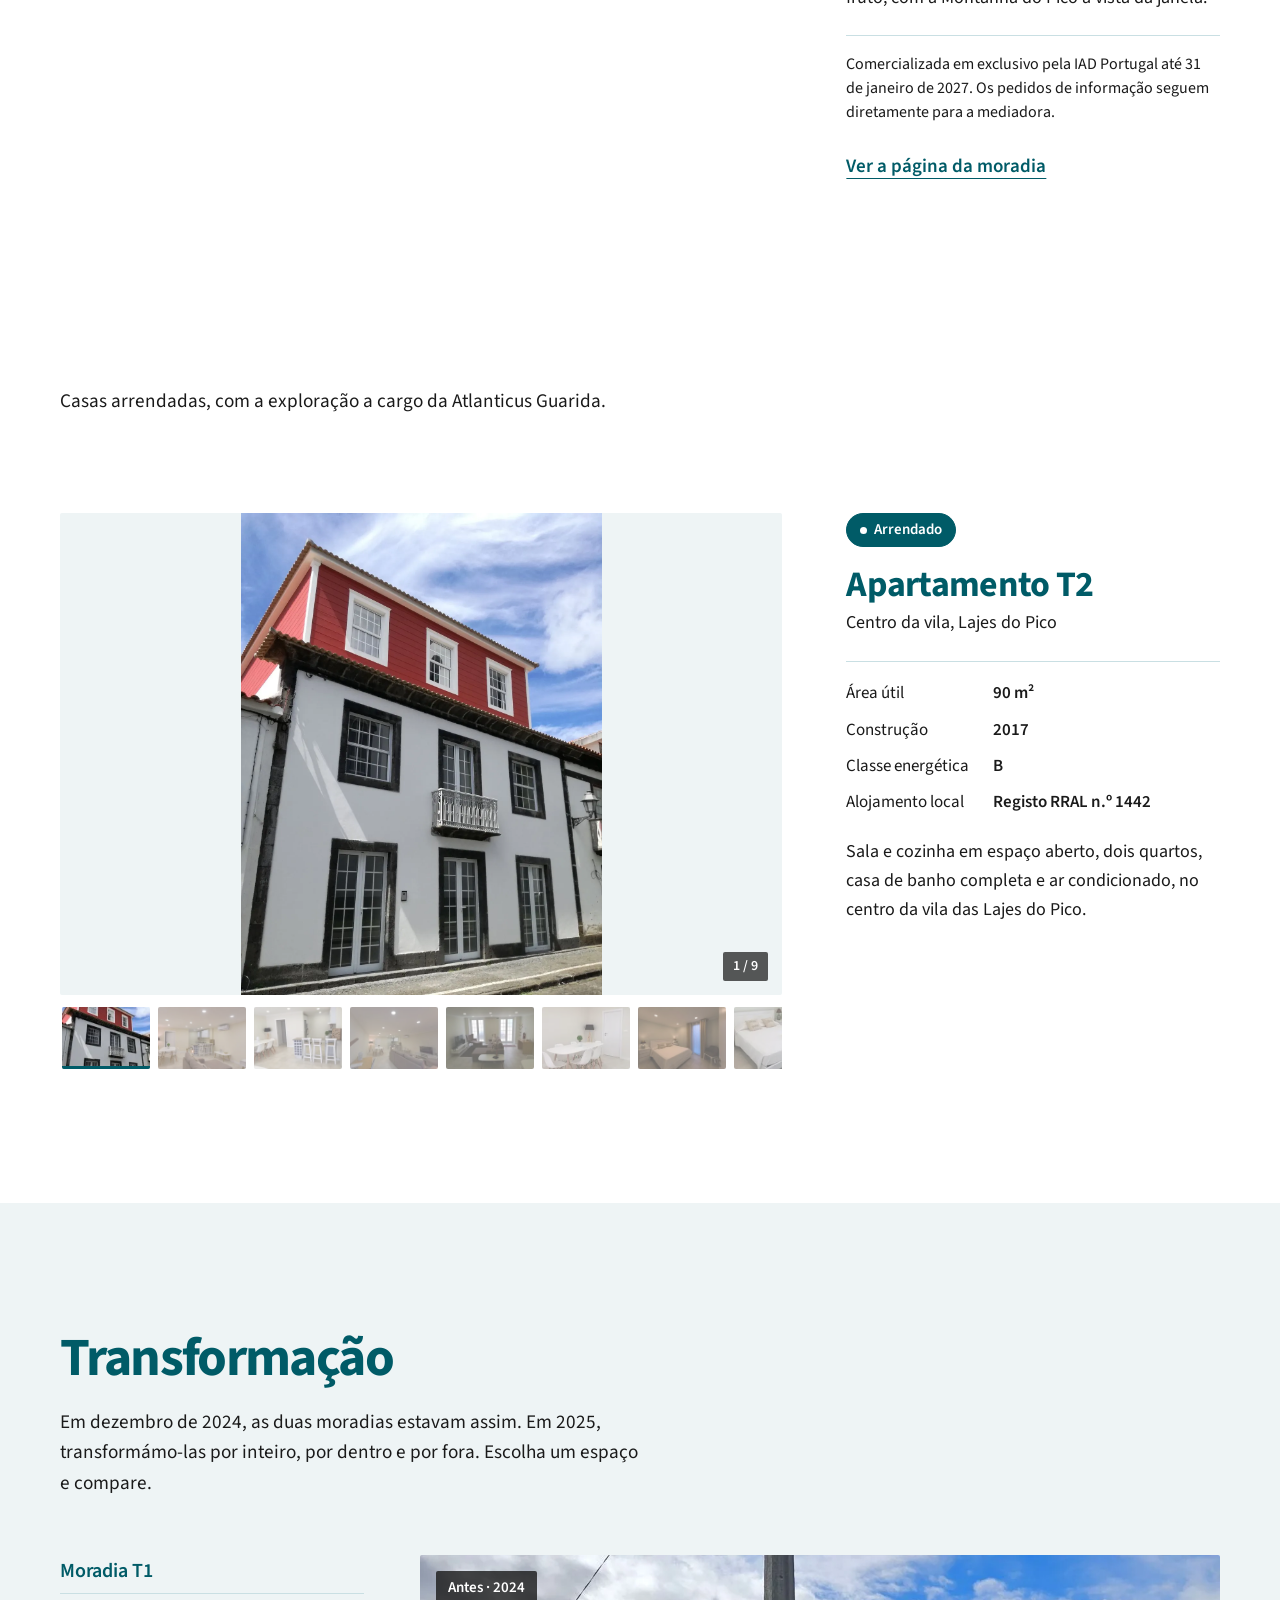
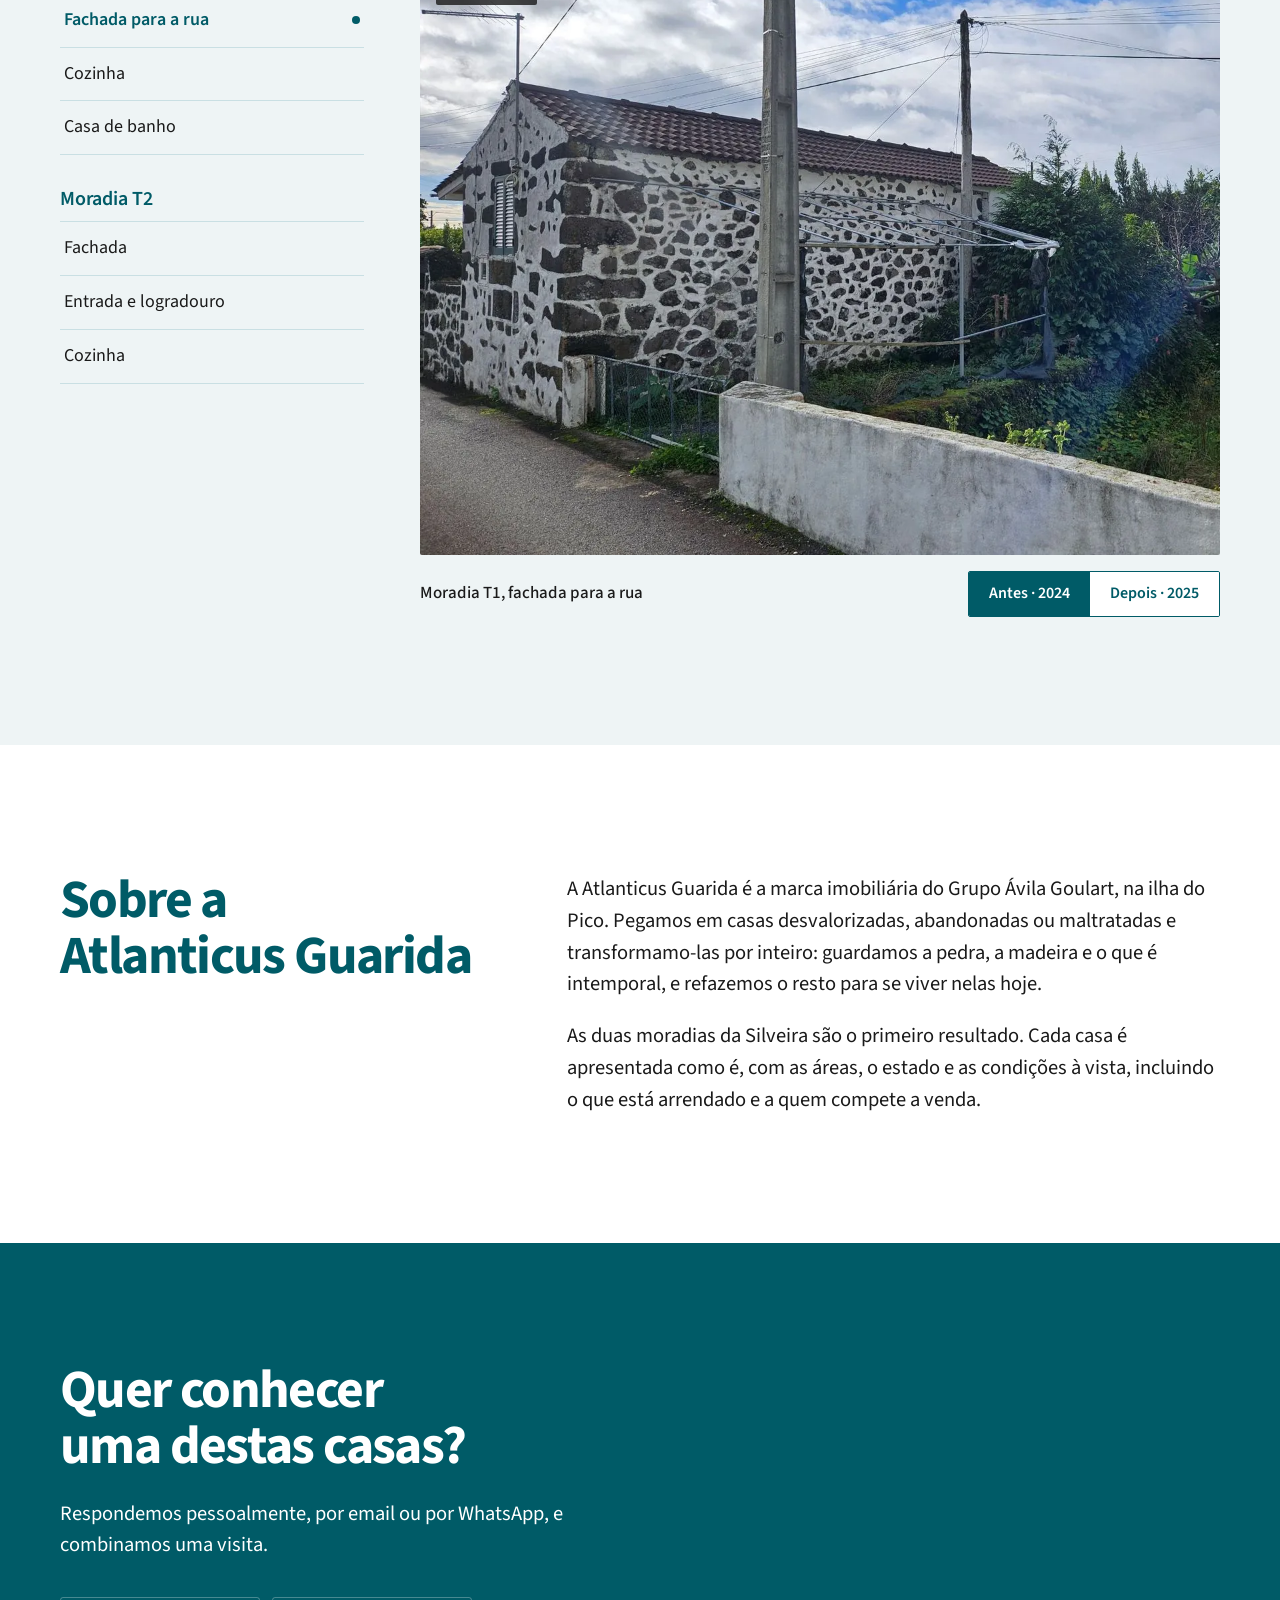
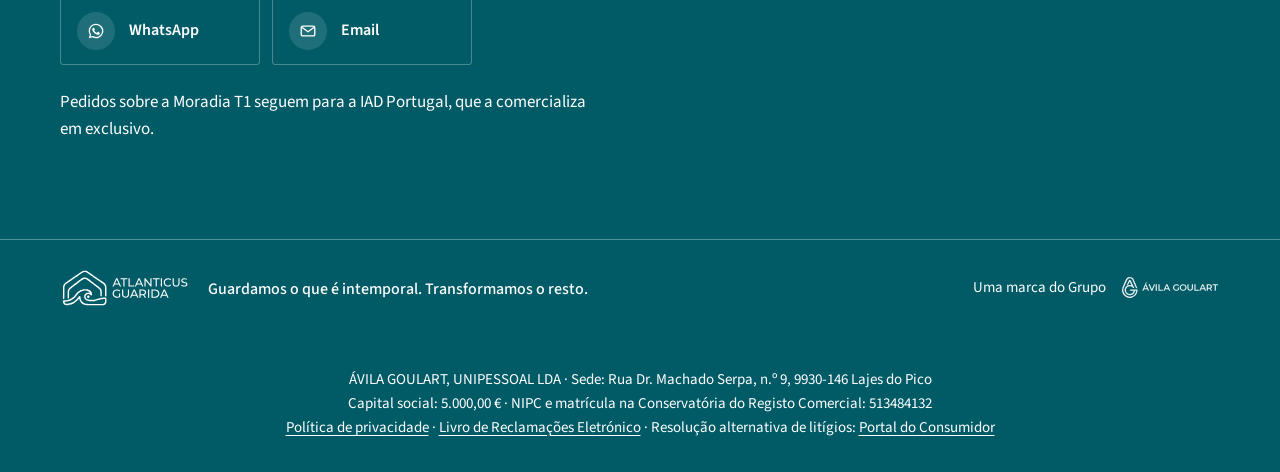
==== commit 0f1a4dad: "Add files via upload" ====
--- a/index.html
+++ b/index.html
@@ -118,6 +118,7 @@
   var nota=document.getElementById('nota-contacto');
   if(exs.length){ nota.textContent='Pedidos sobre a '+exs.map(function(i){return i.titulo;}).join(' e a ')+' seguem para a '+exs[0].exclusivo.mediadora+', que a comercializa em exclusivo.'; } else { nota.parentNode.removeChild(nota); }
   AG.comparador(document.getElementById('transformacao'),PARES);
+  AG.navImoveis(null);
   AG.menu(); AG.revelar();
 })();
 </script>
--- a/estilo.css
+++ b/estilo.css
@@ -187,3 +187,33 @@
 .indisponivel{padding:96px 0 128px}
 .indisponivel p{margin-top:20px;font-size:20px;max-width:30em}
 .indisponivel .btn{margin-top:32px}
+
+/* submenu de imóveis */
+.nav .sub{position:relative}
+.nav .sub summary{list-style:none;cursor:pointer;display:flex;align-items:center;gap:8px}
+.nav .sub summary::-webkit-details-marker{display:none}
+.nav .sub summary::after{content:"";width:7px;height:7px;border-right:2px solid currentColor;border-bottom:2px solid currentColor;transform:translateY(-2px) rotate(45deg);transition:transform .2s ease}
+.nav .sub[open] summary::after{transform:translateY(2px) rotate(-135deg)}
+.subm{position:absolute;top:calc(100% + 16px);left:-18px;background:#fff;border:1px solid var(--linha);border-radius:2px;padding:10px;min-width:300px;display:flex;flex-direction:column;box-shadow:0 12px 32px rgba(0,40,46,.12);z-index:40}
+.subm a{display:block;padding:12px 14px;color:var(--tinta);text-decoration:none;border-radius:2px}
+.subm a b{display:block;font-weight:600;color:var(--pet);font-size:17px}
+.subm a span{display:block;font-size:15px;font-weight:400;margin-top:2px}
+.subm a:hover,.subm a[aria-current]{background:var(--nevoa)}
+.subm a.todos{margin-top:6px;border-top:1px solid var(--linha);border-radius:0}
+.menu .m-grupo{margin:0;padding:12px 14px 4px;font-size:inherit;font-weight:500;color:var(--tinta)}
+.menu nav a.m-sub{padding:8px 14px 8px 28px;font-size:15px}
+.menu nav a[aria-current]{background:var(--nevoa)}
+
+/* outras casas */
+.outras-sec{padding-top:112px;padding-bottom:112px}
+.outras{margin-top:48px;display:grid;grid-template-columns:repeat(auto-fill,minmax(280px,1fr));gap:40px 32px}
+.cartao{display:block;color:var(--tinta);text-decoration:none}
+.cfoto{aspect-ratio:3/2;overflow:hidden;border-radius:2px;background:var(--nevoa);margin-bottom:16px}
+.cfoto img{width:100%;height:100%;object-fit:cover;transition:transform .8s cubic-bezier(.2,.7,.2,1)}
+.cartao:hover .cfoto img{transform:scale(1.04)}
+.cartao h3{margin-top:12px;font-size:26px;line-height:1.15;font-weight:700;color:var(--pet);letter-spacing:-.01em}
+.cartao h3{text-decoration:underline;text-decoration-color:transparent;text-underline-offset:5px;text-decoration-thickness:2px;transition:text-decoration-color .3s ease}
+.cartao:hover h3,.cartao:focus-visible h3{text-decoration-color:var(--pet)}
+.cartao .loc{margin-top:2px;font-size:17px}
+.cpreco{margin-top:8px;font-size:22px;font-weight:600;color:var(--pet)}
+@media (max-width:860px){.subm{left:auto;right:-18px}}
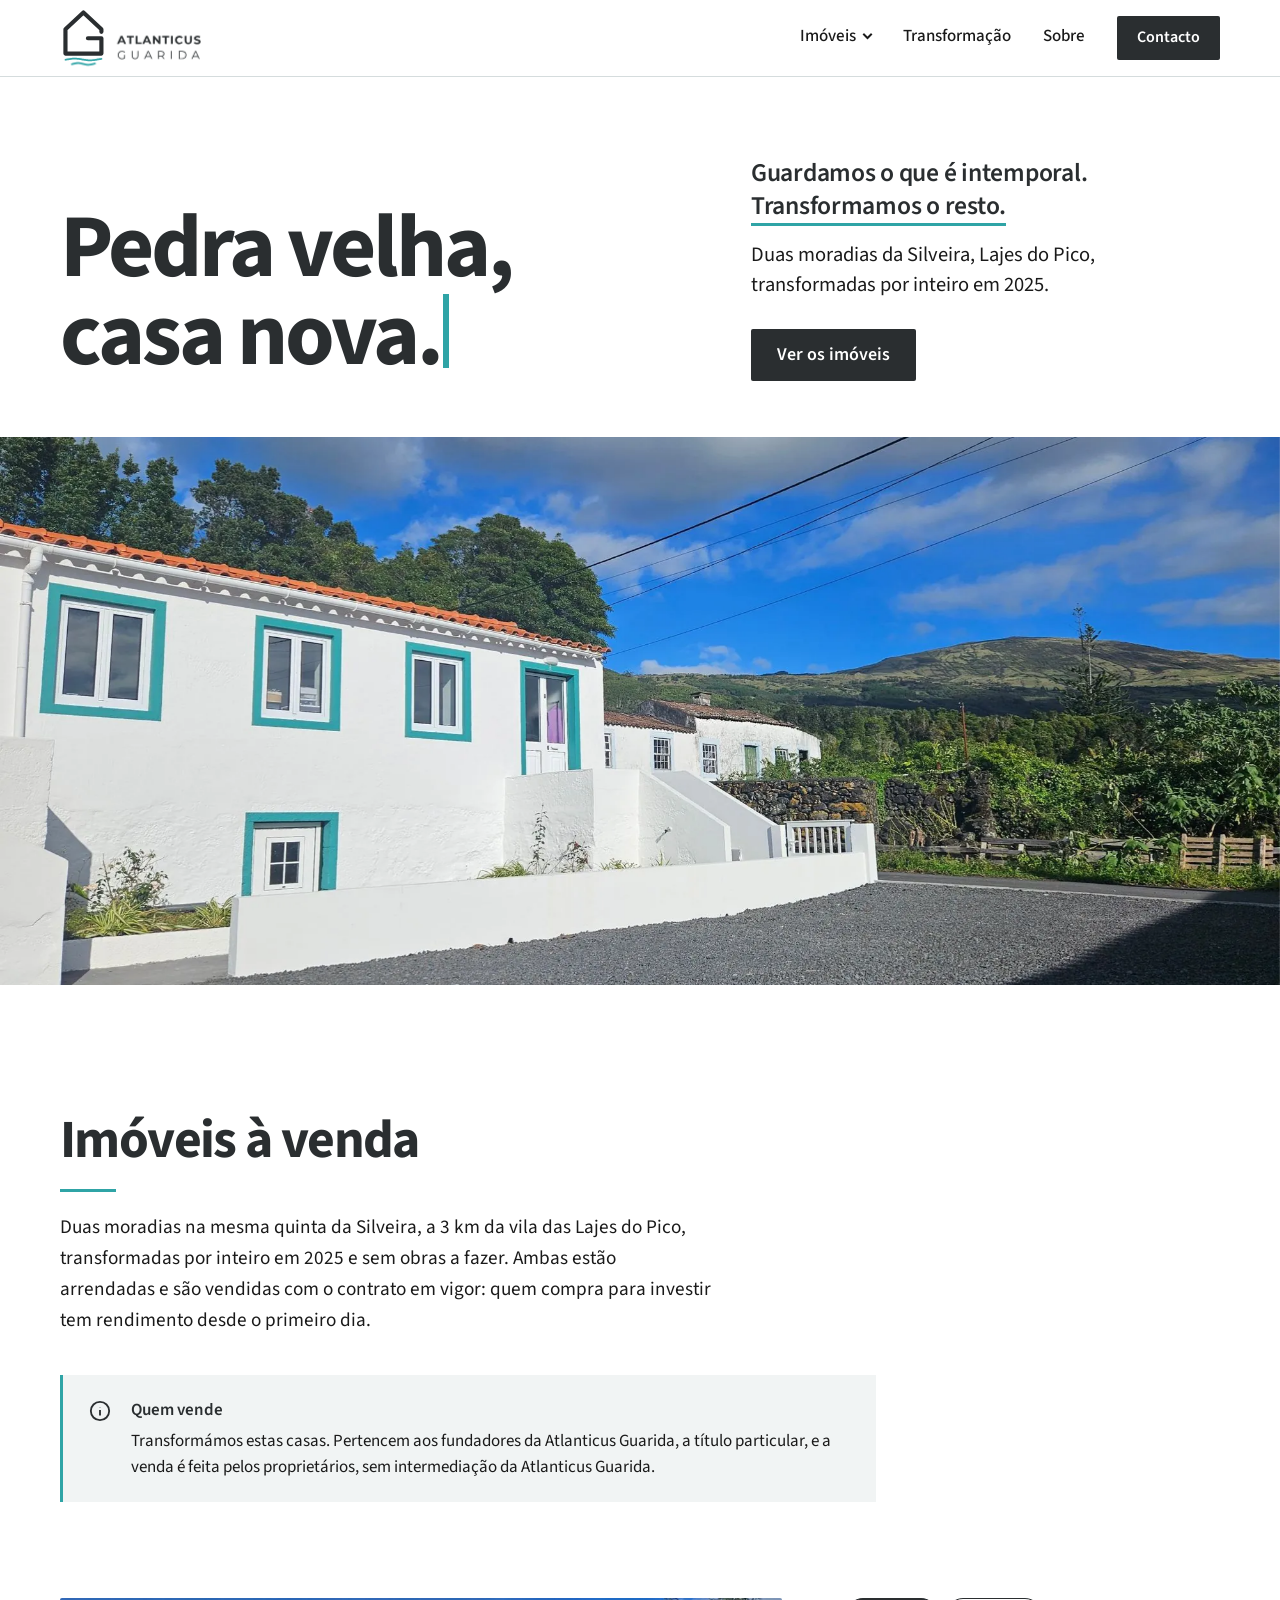
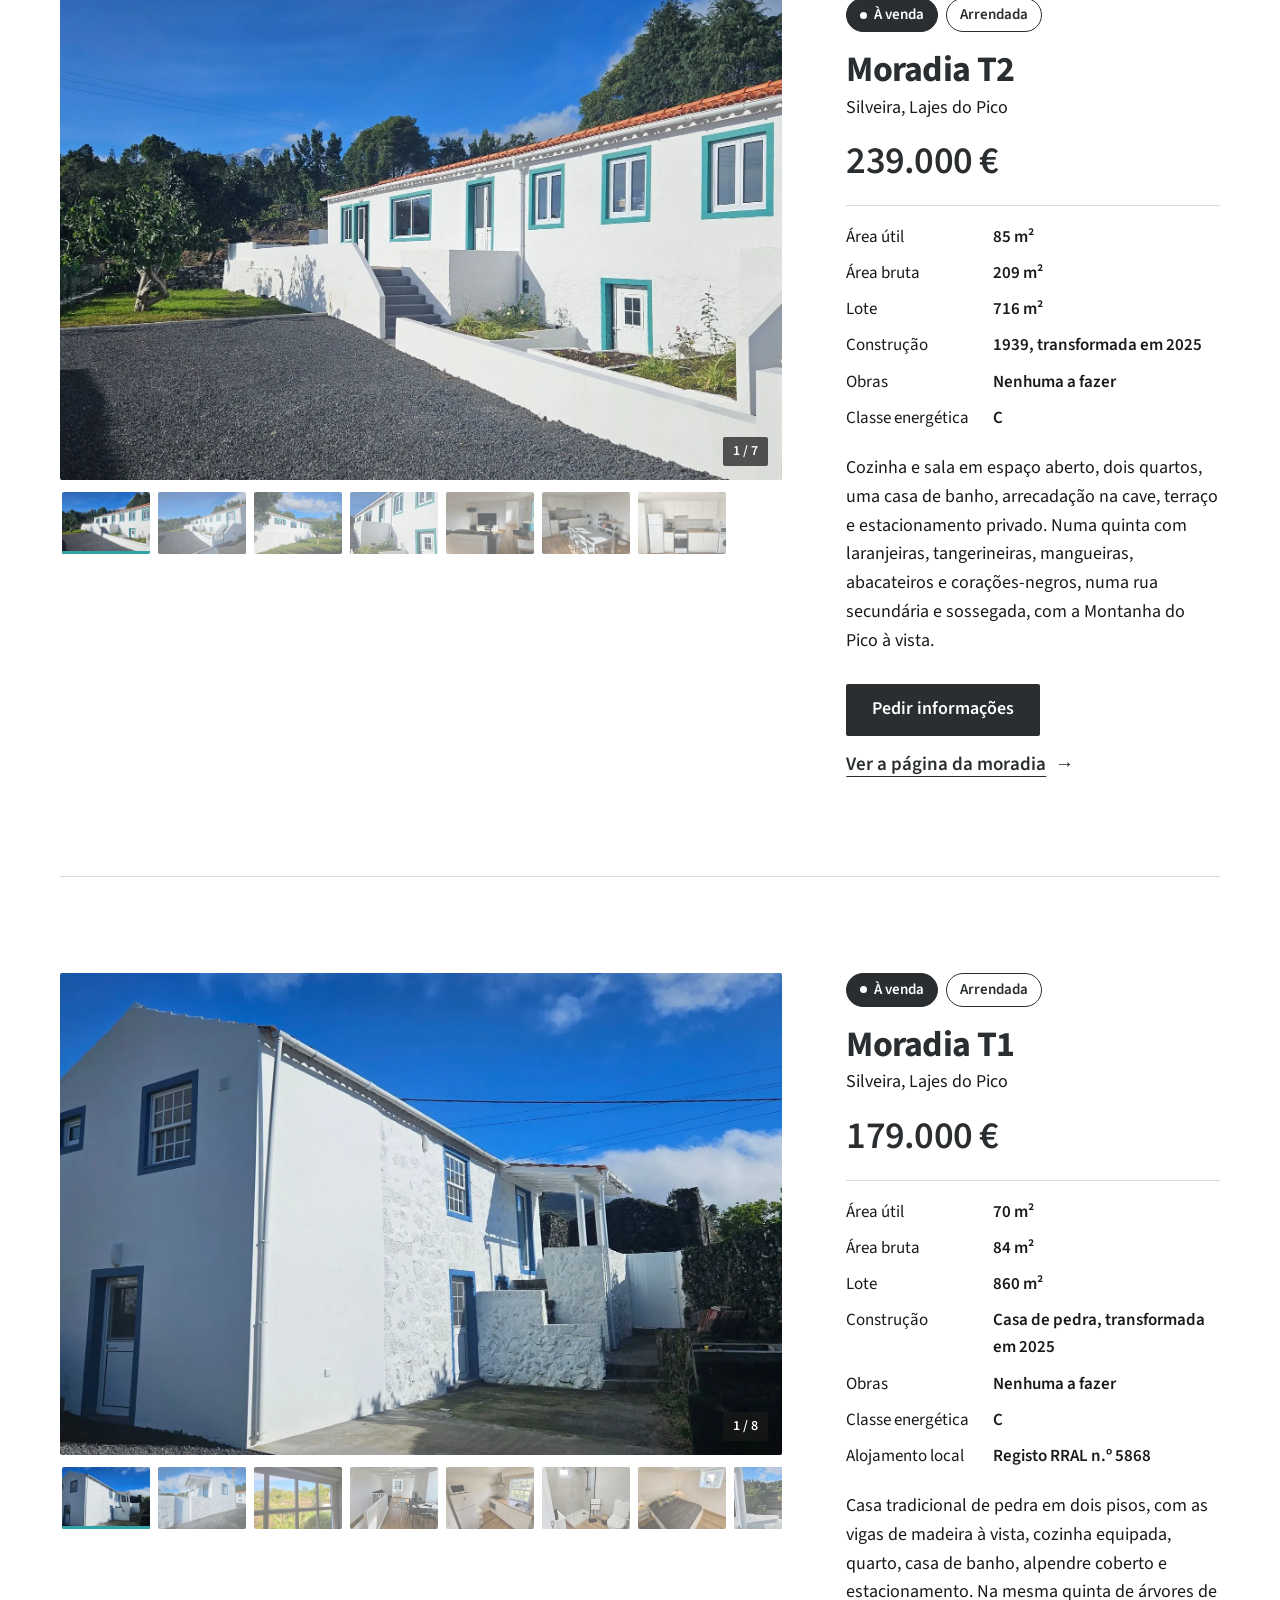
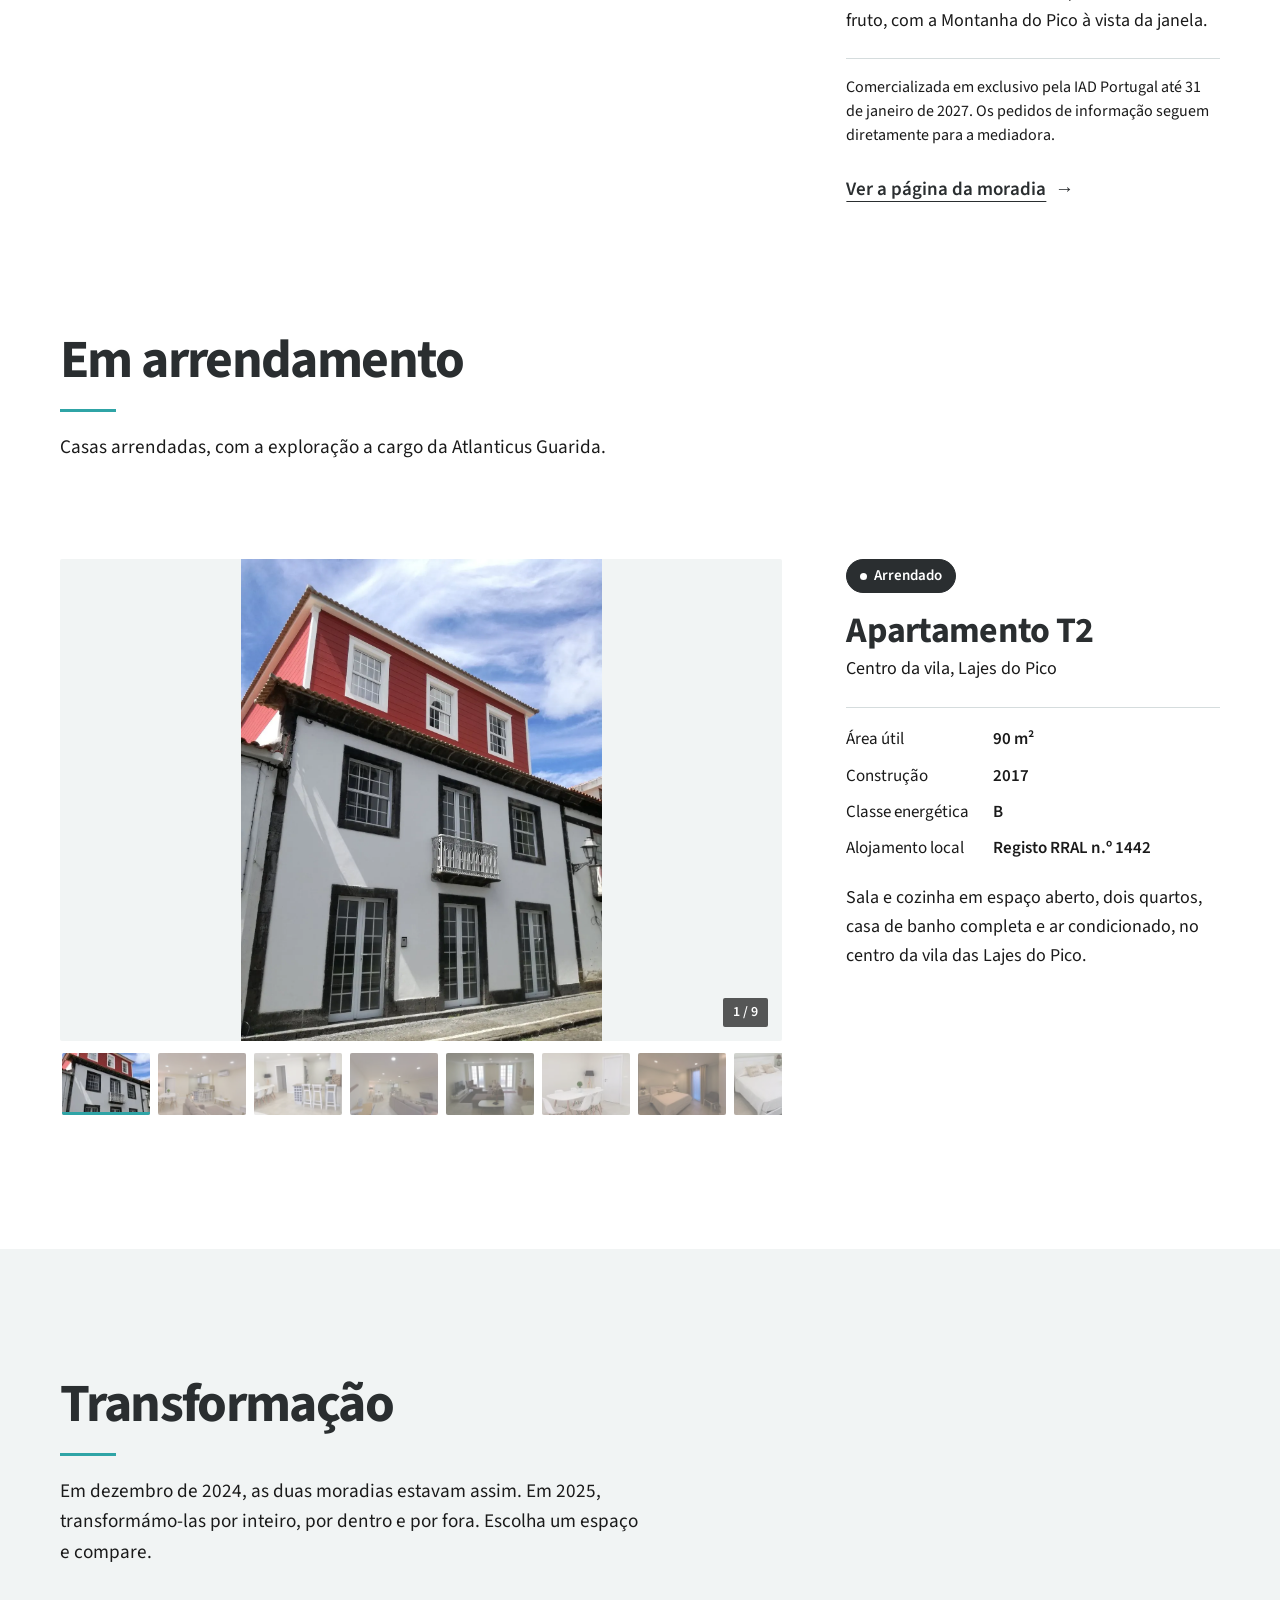
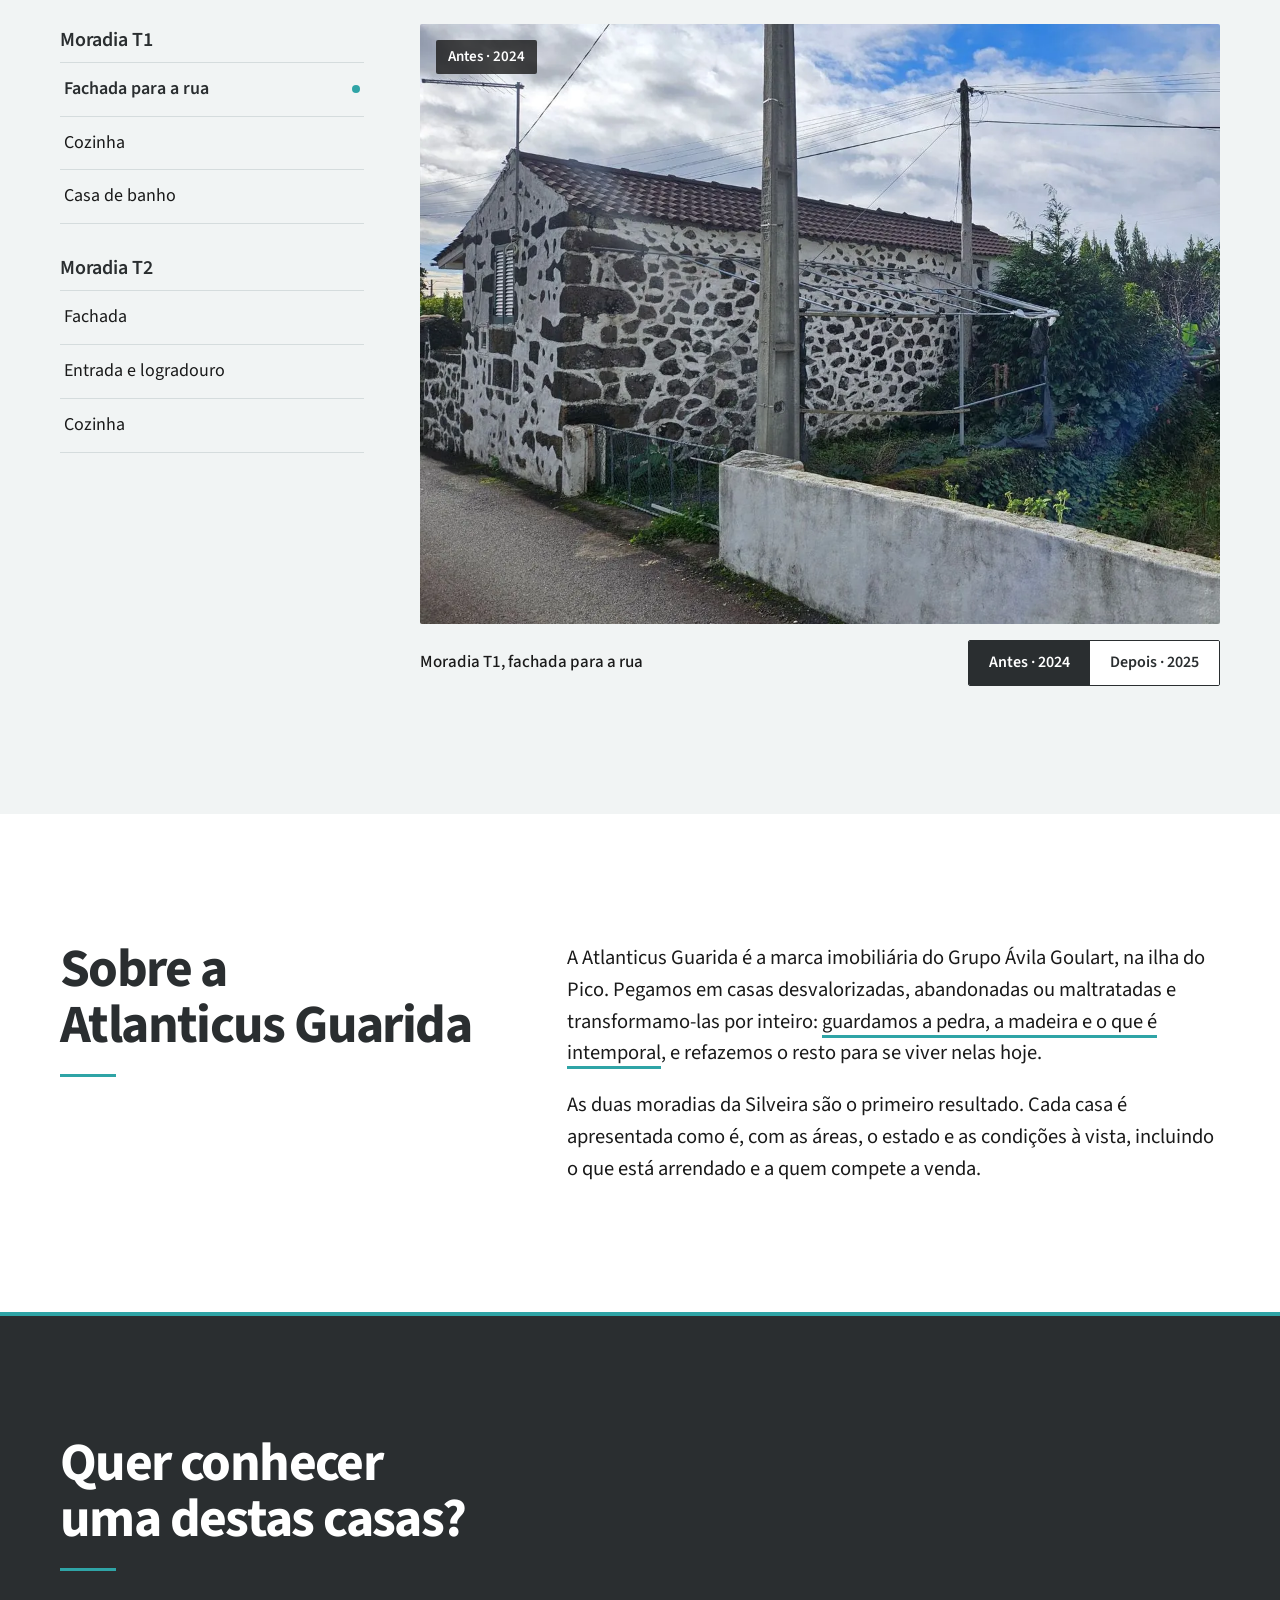
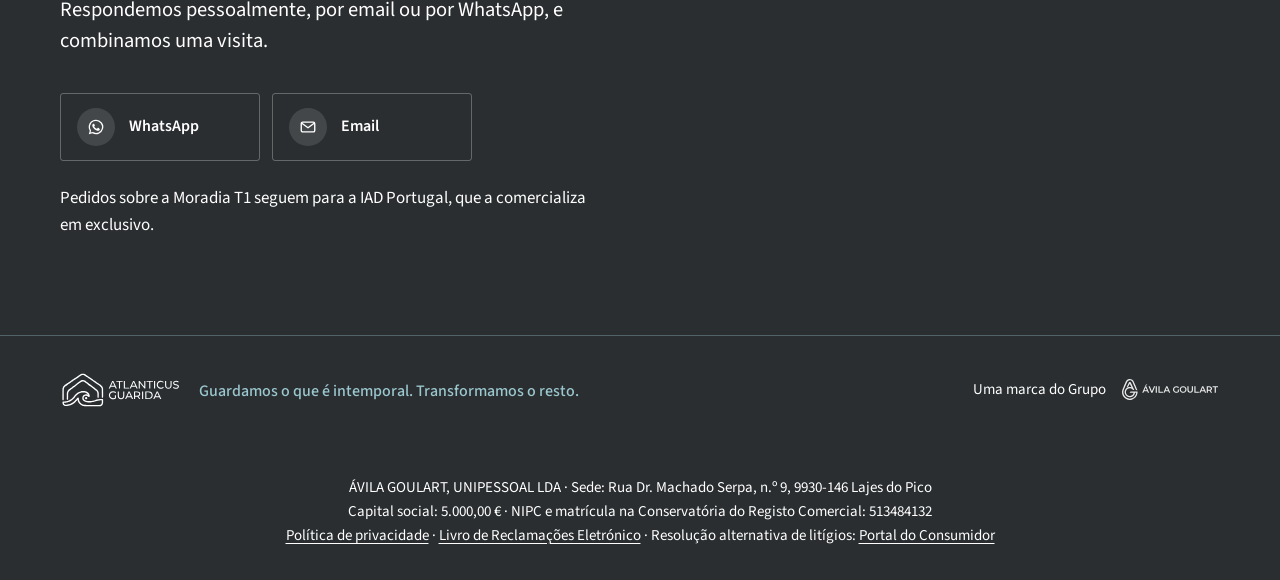
==== commit aba01c0d: "Add files via upload" ====
--- a/index.html
+++ b/index.html
@@ -16,16 +16,16 @@
 <meta property="og:image:height" content="630">
 <meta name="twitter:card" content="summary_large_image">
 <link rel="icon" href="img/favicon.svg" type="image/svg+xml">
-<meta name="theme-color" content="#005B67">
+<meta name="theme-color" content="#2A2E30">
 <meta name="color-scheme" content="light">
 <link rel="stylesheet" href="estilo.css">
 <script type="application/ld+json">{"@context":"https://schema.org","@type":"Organization","name":"Atlanticus Guarida","url":"https://atlanticusguarida.pt/","image":"https://atlanticusguarida.pt/img/partilha.jpg","description":"Marca imobiliária do Grupo Ávila Goulart na ilha do Pico, Açores: transformação de casas desvalorizadas ou abandonadas.","slogan":"Guardamos o que é intemporal. Transformamos o resto.","email":"geral@atlanticusguarida.pt","address":{"@type":"PostalAddress","streetAddress":"Rua Dr. Machado Serpa, 9","postalCode":"9930-146","addressLocality":"Lajes do Pico","addressRegion":"Açores","addressCountry":"PT"},"parentOrganization":{"@type":"Organization","name":"Ávila Goulart, Unipessoal Lda","url":"https://avilagoulart.pt/"}}</script>
-<script>document.documentElement.classList.add('js');</script>
+<script>document.documentElement.classList.add('js');if(!(window.matchMedia&&matchMedia('(prefers-reduced-motion: reduce)').matches))document.documentElement.classList.add('escreve-titulo');</script>
 </head>
 <body>
 <a class="saltar" href="#imoveis">Saltar para os imóveis</a>
 <header class="topo"><div class="wrap">
-<a class="logo" href="#topo" aria-label="Atlanticus Guarida, início"><img src="img/atlanticusguarida_horizontal_positivo.svg" alt="Atlanticus Guarida" width="162" height="50"></a>
+<a class="logo" href="#topo" aria-label="Atlanticus Guarida, início"><svg xmlns="http://www.w3.org/2000/svg" role="img" aria-label="Atlanticus Guarida" focusable="false" width="144" height="62" viewBox="27.01 13.01 448.64 192.64"><g transform="translate(0,-14)"><path class="casa" pathLength="1" d="M156,104 L156,96 L100,44 L44,96 V172 H156 V124 H114" fill="none" stroke="#2A2E30" stroke-width="13" stroke-linecap="round" stroke-linejoin="round"/><polyline class="onda o1" points="44.00,190.80 46.80,190.34 49.60,189.86 52.40,189.39 55.20,188.94 58.00,188.53 60.80,188.16 63.60,187.86 66.40,187.62 69.20,187.47 72.00,187.40 74.80,187.42 77.60,187.53 80.40,187.72 83.20,187.98 86.00,188.31 88.80,188.70 91.60,189.13 94.40,189.59 97.20,190.07 100.00,190.54 102.80,190.99 105.60,191.42 108.40,191.79 111.20,192.10 114.00,192.35 116.80,192.51 119.60,192.59 122.40,192.59 125.20,192.49 128.00,192.32 130.80,192.06 133.60,191.74 136.40,191.36 139.20,190.93 142.00,190.47 144.80,190.00 147.60,189.53 150.40,189.07 153.20,188.64 156.00,188.26" fill="none" stroke="#2FA4A6" stroke-width="5.5" stroke-linecap="round"/><polyline class="onda o2" points="64.00,204.80 65.80,204.36 67.60,203.90 69.40,203.44 71.20,203.01 73.00,202.60 74.80,202.24 76.60,201.93 78.40,201.68 80.20,201.51 82.00,201.42 83.80,201.40 85.60,201.47 87.40,201.62 89.20,201.84 91.00,202.13 92.80,202.47 94.60,202.87 96.40,203.29 98.20,203.75 100.00,204.20 101.80,204.66 103.60,205.09 105.40,205.49 107.20,205.84 109.00,206.13 110.80,206.36 112.60,206.52 114.40,206.59 116.20,206.59 118.00,206.50 119.80,206.34 121.60,206.10 123.40,205.80 125.20,205.44 127.00,205.04 128.80,204.61 130.60,204.15 132.40,203.69 134.20,203.25 136.00,202.82" fill="none" stroke="#2FA4A6" stroke-width="5.5" stroke-linecap="round"/></g><g class="letras"><g><path transform="translate(205,128)" d="M-0.32399999999999995 0.0 10.908 -25.2H16.668L27.935999999999996 0.0H21.816L12.6 -22.247999999999998H14.903999999999998L5.651999999999999 0.0ZM5.292 -5.3999999999999995 6.84 -9.828H19.799999999999997L21.383999999999997 -5.3999999999999995ZM38.16 0.0V-20.447999999999997H30.095999999999997V-25.2H52.056V-20.447999999999997H43.992V0.0ZM57.56399999999999 0.0V-25.2H63.395999999999994V-4.752H76.032V0.0ZM78.372 0.0 89.604 -25.2H95.364L106.63199999999999 0.0H100.512L91.29599999999999 -22.247999999999998H93.6L84.348 0.0ZM83.988 -5.3999999999999995 85.536 -9.828H98.496L100.08 -5.3999999999999995ZM111.636 0.0V-25.2H116.46L131.328 -7.055999999999999H128.988V-25.2H134.748V0.0H129.95999999999998L115.056 -18.144H117.396V0.0ZM148.32 0.0V-20.447999999999997H140.256V-25.2H162.216V-20.447999999999997H154.152V0.0ZM167.724 0.0V-25.2H173.55599999999998V0.0ZM193.968 0.43199999999999994Q191.052 0.43199999999999994 188.54999999999998 -0.522Q186.04799999999997 -1.476 184.212 -3.2399999999999998Q182.37599999999998 -5.004 181.34999999999997 -7.379999999999999Q180.32399999999998 -9.755999999999998 180.32399999999998 -12.6Q180.32399999999998 -15.443999999999999 181.34999999999997 -17.82Q182.37599999999998 -20.195999999999998 184.22999999999996 -21.959999999999997Q186.08399999999997 -23.723999999999997 188.56799999999998 -24.677999999999997Q191.052 -25.631999999999998 194.004 -25.631999999999998Q197.27999999999997 -25.631999999999998 199.926 -24.497999999999998Q202.57199999999997 -23.363999999999997 204.37199999999999 -21.168L200.628 -17.712Q199.332 -19.188 197.748 -19.926Q196.164 -20.663999999999998 194.29199999999997 -20.663999999999998Q192.528 -20.663999999999998 191.052 -20.087999999999997Q189.576 -19.511999999999997 188.49599999999998 -18.432Q187.416 -17.352 186.822 -15.876Q186.22799999999998 -14.399999999999999 186.22799999999998 -12.6Q186.22799999999998 -10.799999999999999 186.822 -9.323999999999998Q187.416 -7.847999999999999 188.49599999999998 -6.767999999999999Q189.576 -5.688 191.052 -5.112Q192.528 -4.536 194.29199999999997 -4.536Q196.164 -4.536 197.748 -5.273999999999999Q199.332 -6.012 200.628 -7.523999999999999L204.37199999999999 -4.068Q202.57199999999997 -1.8719999999999999 199.926 -0.72Q197.27999999999997 0.43199999999999994 193.968 0.43199999999999994ZM221.54399999999998 0.43199999999999994Q216.17999999999998 0.43199999999999994 213.15599999999998 -2.556Q210.13199999999998 -5.544 210.13199999999998 -11.088V-25.2H215.964V-11.303999999999998Q215.964 -7.704 217.44 -6.119999999999999Q218.916 -4.536 221.57999999999998 -4.536Q224.24399999999997 -4.536 225.71999999999997 -6.119999999999999Q227.19599999999997 -7.704 227.19599999999997 -11.303999999999998V-25.2H232.956V-11.088Q232.956 -5.544 229.932 -2.556Q226.908 0.43199999999999994 221.54399999999998 0.43199999999999994ZM249.37199999999999 0.43199999999999994Q246.34799999999998 0.43199999999999994 243.57599999999996 -0.378Q240.80399999999997 -1.188 239.112 -2.484L241.09199999999998 -6.8759999999999994Q242.712 -5.723999999999999 244.926 -4.985999999999999Q247.14 -4.247999999999999 249.408 -4.247999999999999Q251.136 -4.247999999999999 252.19799999999998 -4.59Q253.26 -4.9319999999999995 253.76399999999998 -5.544Q254.26799999999997 -6.156 254.26799999999997 -6.9479999999999995Q254.26799999999997 -7.9559999999999995 253.47599999999997 -8.55Q252.68399999999997 -9.144 251.38799999999998 -9.521999999999998Q250.09199999999998 -9.899999999999999 248.52599999999998 -10.241999999999999Q246.95999999999998 -10.584 245.39399999999998 -11.088Q243.82799999999997 -11.591999999999999 242.53199999999998 -12.383999999999999Q241.236 -13.175999999999998 240.426 -14.471999999999998Q239.61599999999999 -15.767999999999999 239.61599999999999 -17.784Q239.61599999999999 -19.944 240.786 -21.726Q241.956 -23.508 244.314 -24.57Q246.672 -25.631999999999998 250.236 -25.631999999999998Q252.612 -25.631999999999998 254.916 -25.073999999999998Q257.21999999999997 -24.516 258.984 -23.4L257.18399999999997 -18.971999999999998Q255.42 -19.979999999999997 253.656 -20.465999999999998Q251.892 -20.951999999999998 250.2 -20.951999999999998Q248.50799999999998 -20.951999999999998 247.428 -20.555999999999997Q246.34799999999998 -20.16 245.88 -19.53Q245.41199999999998 -18.9 245.41199999999998 -18.072Q245.41199999999998 -17.099999999999998 246.20399999999998 -16.506Q246.99599999999998 -15.911999999999999 248.29199999999997 -15.552Q249.588 -15.191999999999998 251.154 -14.831999999999999Q252.71999999999997 -14.472 254.28599999999997 -14.004Q255.85199999999998 -13.536 257.14799999999997 -12.744Q258.44399999999996 -11.952 259.25399999999996 -10.655999999999999Q260.06399999999996 -9.36 260.06399999999996 -7.379999999999999Q260.06399999999996 -5.255999999999999 258.876 -3.4919999999999995Q257.688 -1.7279999999999998 255.32999999999998 -0.6479999999999999Q252.97199999999998 0.43199999999999994 249.37199999999999 0.43199999999999994Z" fill="#2A2E30"/><path transform="translate(205,174.8)" d="M15.155999999999999 0.21599999999999997Q12.276 0.21599999999999997 9.846 -0.738Q7.4159999999999995 -1.692 5.6339999999999995 -3.42Q3.852 -5.148 2.862 -7.4879999999999995Q1.8719999999999999 -9.828 1.8719999999999999 -12.6Q1.8719999999999999 -15.371999999999998 2.862 -17.712Q3.852 -20.052 5.651999999999999 -21.78Q7.451999999999999 -23.508 9.882 -24.461999999999996Q12.312 -25.415999999999997 15.191999999999998 -25.415999999999997Q18.072 -25.415999999999997 20.466 -24.516Q22.86 -23.616 24.552 -21.779999999999998L22.895999999999997 -20.087999999999997Q21.311999999999998 -21.671999999999997 19.403999999999996 -22.355999999999998Q17.496 -23.04 15.299999999999999 -23.04Q12.959999999999999 -23.04 10.998 -22.266Q9.036 -21.491999999999997 7.577999999999999 -20.07Q6.119999999999999 -18.648 5.31 -16.758Q4.5 -14.867999999999999 4.5 -12.6Q4.5 -10.367999999999999 5.31 -8.459999999999999Q6.119999999999999 -6.552 7.577999999999999 -5.13Q9.036 -3.7079999999999997 10.998 -2.9339999999999997Q12.959999999999999 -2.1599999999999997 15.264 -2.1599999999999997Q17.424 -2.1599999999999997 19.35 -2.808Q21.276 -3.4559999999999995 22.895999999999997 -5.004L24.407999999999998 -2.988Q22.607999999999997 -1.404 20.195999999999998 -0.594Q17.784 0.21599999999999997 15.155999999999999 0.21599999999999997ZM24.407999999999998 -2.988 21.851999999999997 -3.312V-12.6H24.407999999999998ZM55.872 0.21599999999999997Q51.048 0.21599999999999997 48.275999999999996 -2.5559999999999996Q45.504 -5.327999999999999 45.504 -10.764V-25.2H48.168V-10.872Q48.168 -6.4079999999999995 50.184 -4.284Q52.2 -2.1599999999999997 55.872 -2.1599999999999997Q59.58 -2.1599999999999997 61.596 -4.284Q63.611999999999995 -6.4079999999999995 63.611999999999995 -10.872V-25.2H66.204V-10.764Q66.204 -5.327999999999999 63.449999999999996 -2.5559999999999996Q60.696 0.21599999999999997 55.872 0.21599999999999997ZM83.988 0.0 95.508 -25.2H98.136L109.65599999999999 0.0H106.848L96.264 -23.651999999999997H97.344L86.75999999999999 0.0ZM88.524 -6.731999999999999 89.316 -8.892H103.96799999999999L104.75999999999999 -6.731999999999999ZM127.61999999999999 0.0V-25.2H137.052Q141.83999999999997 -25.2 144.594 -22.914Q147.34799999999998 -20.628 147.34799999999998 -16.56Q147.34799999999998 -13.895999999999999 146.106 -11.969999999999999Q144.86399999999998 -10.043999999999999 142.56 -9.017999999999999Q140.256 -7.991999999999999 137.052 -7.991999999999999H129.096L130.284 -9.216V0.0ZM144.82799999999997 0.0 138.34799999999998 -9.144H141.22799999999998L147.744 0.0ZM130.284 -9.0 129.096 -10.26H136.98Q140.76 -10.26 142.72199999999998 -11.916Q144.684 -13.572 144.684 -16.56Q144.684 -19.584 142.72199999999998 -21.24Q140.76 -22.895999999999997 136.98 -22.895999999999997H129.096L130.284 -24.156ZM167.436 0.0V-25.2H170.1V0.0ZM192.096 0.0V-25.2H202.356Q206.38799999999998 -25.2 209.42999999999998 -23.598Q212.47199999999998 -21.996 214.164 -19.152Q215.856 -16.308 215.856 -12.6Q215.856 -8.892 214.164 -6.048Q212.47199999999998 -3.2039999999999997 209.42999999999998 -1.6019999999999999Q206.38799999999998 0.0 202.356 0.0ZM194.76 -2.304H202.212Q205.56 -2.304 208.026 -3.6179999999999994Q210.492 -4.9319999999999995 211.85999999999999 -7.254Q213.22799999999998 -9.575999999999999 213.22799999999998 -12.6Q213.22799999999998 -15.659999999999998 211.85999999999999 -17.964Q210.492 -20.267999999999997 208.026 -21.581999999999997Q205.56 -22.895999999999997 202.212 -22.895999999999997H194.76ZM231.588 0.0 243.108 -25.2H245.736L257.256 0.0H254.44799999999998L243.86399999999998 -23.651999999999997H244.944L234.35999999999999 0.0ZM236.124 -6.731999999999999 236.916 -8.892H251.56799999999998L252.35999999999999 -6.731999999999999Z" fill="#2A2E30"/></g></g></svg></a>
 <nav class="nav" aria-label="Principal"><a class="nl" href="#imoveis">Imóveis</a><a class="nl" href="#transformacao">Transformação</a><a class="nl" href="#sobre">Sobre</a><a class="btn btn-s" href="#contacto">Contacto</a></nav>
 <details class="menu"><summary aria-label="Abrir o menu"><span class="barras" aria-hidden="true"></span>Menu</summary>
 <nav aria-label="Principal (telemóvel)"><a href="#imoveis">Imóveis</a><a href="#transformacao">Transformação</a><a href="#sobre">Sobre</a><a href="#contacto">Contacto</a></nav></details>
@@ -33,9 +33,9 @@
 
 <main id="topo">
 <section class="wrap abertura">
-<h1><span class="hl d1">Pedra velha,</span><span class="hl d2">casa nova.</span></h1>
+<h1 data-escrever="350"><span>Pedra velha,</span><span>casa nova.</span></h1>
 <div class="hl d3">
-<p class="lema"><span>Guardamos o que é intemporal.</span> <span>Transformamos o resto.</span></p>
+<p class="lema"><span>Guardamos o que é intemporal.</span> <span><span class="sub-din">Transformamos o resto.</span></span></p>
 <p class="lead">Duas moradias da Silveira, Lajes do Pico, transformadas por inteiro em 2025.</p>
 <a class="btn" href="#imoveis">Ver os imóveis</a>
 </div>
@@ -46,7 +46,7 @@
 <h2 class="h2 rv">Imóveis à venda</h2>
 <p class="intro rv">Duas moradias na mesma quinta da Silveira, a 3 km da vila das Lajes do Pico, transformadas por inteiro em 2025 e sem obras a fazer. Ambas estão arrendadas e são vendidas com o contrato em vigor: quem compra para investir tem rendimento desde o primeiro dia.</p>
 <div class="condicoes rv" role="note">
-<svg width="22" height="22" viewBox="0 0 24 24" fill="none" stroke="#005B67" stroke-width="2" aria-hidden="true"><circle cx="12" cy="12" r="10"/><path d="M12 11v6M12 7.5v.5"/></svg>
+<svg width="22" height="22" viewBox="0 0 24 24" fill="none" stroke="#2A2E30" stroke-width="2" aria-hidden="true"><circle cx="12" cy="12" r="10"/><path d="M12 11v6M12 7.5v.5"/></svg>
 <strong>Quem vende</strong>
 <span>Transformámos estas casas. Pertencem aos fundadores da Atlanticus Guarida, a título particular, e a venda é feita pelos proprietários, sem intermediação da Atlanticus Guarida.</span>
 </div>
@@ -84,7 +84,7 @@
 <section id="sobre" class="wrap sec sobre">
 <h2 class="h2 rv">Sobre a Atlanticus Guarida</h2>
 <div class="rv">
-<p>A Atlanticus Guarida é a marca imobiliária do Grupo Ávila Goulart, na ilha do Pico. Pegamos em casas desvalorizadas, abandonadas ou maltratadas e transformamo-las por inteiro: guardamos a pedra, a madeira e o que é intemporal, e refazemos o resto para se viver nelas hoje.</p>
+<p>A Atlanticus Guarida é a marca imobiliária do Grupo Ávila Goulart, na ilha do Pico. Pegamos em casas desvalorizadas, abandonadas ou maltratadas e transformamo-las por inteiro: <span class="sub-din">guardamos a pedra, a madeira e o que é intemporal</span>, e refazemos o resto para se viver nelas hoje.</p>
 <p>As duas moradias da Silveira são o primeiro resultado. Cada casa é apresentada como é, com as áreas, o estado e as condições à vista, incluindo o que está arrendado e a quem compete a venda.</p>
 </div>
 </section>
@@ -98,7 +98,7 @@
 <p class="nota" id="nota-contacto"></p>
 </div>
 <footer class="rodape"><div class="wrap">
-<div class="ass"><img src="img/atlanticusguarida_horizontal_negativo.svg" alt="Atlanticus Guarida" width="130" height="40"><span class="slogan">Guardamos o que é intemporal. Transformamos o resto.</span></div>
+<div class="ass"><img src="img/atlanticusguarida_horizontal_negativo.svg" alt="Atlanticus Guarida" width="121" height="52"><span class="slogan">Guardamos o que é intemporal. Transformamos o resto.</span></div>
 <div class="end"><span>Uma marca do Grupo</span><a class="grupo" href="https://avilagoulart.pt/" target="_blank" rel="noopener" aria-label="Grupo Ávila Goulart (abre noutra janela)"><img src="img/avilagoulart_horizontal_negativo.svg" alt="Grupo Ávila Goulart" width="100" height="25"></a></div>
 </div><div class="wrap legal"><p>ÁVILA GOULART, UNIPESSOAL LDA · Sede: Rua Dr. Machado Serpa, n.º 9, 9930-146 Lajes do Pico</p><p>Capital social: 5.000,00 € · NIPC e matrícula na Conservatória do Registo Comercial: 513484132</p><p><a href="privacidade.html">Política de privacidade</a> · <a href="https://www.livroreclamacoes.pt/Inicio/" target="_blank" rel="noopener">Livro de Reclamações Eletrónico</a> · Resolução alternativa de litígios: <a href="https://www.consumidor.gov.pt/" target="_blank" rel="noopener">Portal do Consumidor</a></p></div>
 </footer>
@@ -106,6 +106,7 @@
 
 <script src="dados.js"></script>
 <script src="imoveis.js"></script>
+<script src="movimento.js"></script>
 <script>
 (function(){
   var listas={venda:document.getElementById('lista-imoveis'),gestao:document.getElementById('lista-gestao')};
--- a/estilo.css
+++ b/estilo.css
@@ -2,50 +2,50 @@
 @font-face{font-family:'Source Sans 3';font-weight:500;font-display:swap;src:url(fonts/source-sans-3-latin-500-normal.woff2) format('woff2')}
 @font-face{font-family:'Source Sans 3';font-weight:600;font-display:swap;src:url(fonts/source-sans-3-latin-600-normal.woff2) format('woff2')}
 @font-face{font-family:'Source Sans 3';font-weight:700;font-display:swap;src:url(fonts/source-sans-3-latin-700-normal.woff2) format('woff2')}
-:root{--pet:#005B67;--pet2:#004650;--agua:#9BC7CF;--tinta:#1A1A1A;--nevoa:#EEF4F5;--linha:#C9DFE3;color-scheme:light}
+:root{--bas:#2A2E30;--bas2:#16191A;--tur:#2FA4A6;--agua:#9BC7CF;--tinta:#1A1A1A;--cinza:#6E7A7D;--nevoa:#F1F4F4;--linha:#D5DCDD;color-scheme:light}
 *,*::before,*::after{box-sizing:border-box}
 html{scroll-behavior:smooth;scroll-padding-top:calc(84px + env(safe-area-inset-top,0px));-webkit-text-size-adjust:100%}
 body{margin:0;font-family:'Source Sans 3',Arial,Helvetica,sans-serif;color:var(--tinta);background:#fff;font-size:19px;line-height:1.6;-webkit-font-smoothing:antialiased}
 img{display:block;max-width:100%}
 h1,h2,h3,p{margin:0} h1,h2,h3{text-wrap:balance} p{text-wrap:pretty}
-a{color:var(--pet)}
-a:focus-visible,button:focus-visible,summary:focus-visible,[tabindex]:focus-visible{outline:3px solid var(--pet);outline-offset:3px}
+a{color:var(--bas)}
+a:focus-visible,button:focus-visible,summary:focus-visible,[tabindex]:focus-visible{outline:3px solid var(--bas);outline-offset:3px}
 .esc a:focus-visible,.esc button:focus-visible{outline-color:#fff}
 .saltar{position:absolute;left:-9999px;top:8px;background:#fff;padding:10px 16px;z-index:60}.saltar:focus{left:16px}
 .wrap{max-width:1240px;margin:0 auto;padding:0 40px}
 @media (max-width:640px){.wrap{padding:0 22px}body{font-size:18px}}
-.h2{font-size:clamp(34px,4.2vw,60px);line-height:1.04;letter-spacing:-.03em;font-weight:700;color:var(--pet)}
+.h2{font-size:clamp(34px,4.2vw,60px);line-height:1.04;letter-spacing:-.03em;font-weight:700;color:var(--bas)}
 .intro{margin-top:20px;max-width:34em;font-size:clamp(19px,1.5vw,21px)}
 
 /* cabeçalho */
 .topo{position:sticky;top:0;z-index:30;padding-top:env(safe-area-inset-top,0px);background:rgba(255,255,255,.92);-webkit-backdrop-filter:saturate(1.4) blur(12px);backdrop-filter:saturate(1.4) blur(12px);border-bottom:1px solid var(--linha)}
 .topo .wrap{height:76px;display:flex;align-items:center;justify-content:space-between;gap:20px}
-.topo .logo img{height:50px;width:auto}
+.topo .logo img{height:62px;width:auto}
 .nav{display:flex;align-items:center;gap:32px;font-size:17px;font-weight:500}
-.nl{color:var(--tinta);text-decoration:none;background:linear-gradient(var(--pet),var(--pet)) 0 100%/0 2px no-repeat;transition:background-size .3s ease;padding-bottom:3px}
+.nl{color:var(--tinta);text-decoration:none;background:linear-gradient(var(--tur),var(--tur)) 0 100%/0 2px no-repeat;transition:background-size .3s ease;padding-bottom:3px}
 .nl:hover{background-size:100% 2px;color:var(--tinta)}
-.btn{display:inline-flex;align-items:center;justify-content:center;min-height:52px;padding:0 26px;background:var(--pet);color:#fff;text-decoration:none;font-weight:600;font-size:18px;border-radius:2px;border:0;cursor:pointer;font-family:inherit;transition:background-color .25s ease,transform .25s ease}
-.btn:hover{background:var(--pet2);color:#fff;transform:translateY(-2px)}
+.btn{display:inline-flex;align-items:center;justify-content:center;min-height:52px;padding:0 26px;background:var(--bas);color:#fff;text-decoration:none;font-weight:600;font-size:18px;border-radius:2px;border:0;cursor:pointer;font-family:inherit;transition:background-color .25s ease,transform .25s ease}
+.btn:hover{background:var(--bas2);color:#fff;transform:translateY(-2px)}
 .btn-s{min-height:44px;padding:0 20px;font-size:16px}
-.btn-b{background:#fff;color:var(--pet)}.btn-b:hover{background:var(--nevoa);color:var(--pet)}
-.lk{font-weight:600;color:var(--pet);text-decoration:underline;text-underline-offset:6px;text-decoration-thickness:1px}
+.btn-b{background:#fff;color:var(--bas)}.btn-b:hover{background:var(--nevoa);color:var(--bas)}
+.lk{font-weight:600;color:var(--bas);text-decoration:underline;text-underline-offset:6px;text-decoration-thickness:1px}
 .menu{display:none;position:relative}
-.menu summary{list-style:none;cursor:pointer;min-height:44px;display:flex;align-items:center;gap:10px;font-weight:600;font-size:17px;color:var(--pet);padding:0 4px}
+.menu summary{list-style:none;cursor:pointer;min-height:44px;display:flex;align-items:center;gap:10px;font-weight:600;font-size:17px;color:var(--bas);padding:0 4px}
 .menu summary::-webkit-details-marker{display:none}
-.menu .barras{width:22px;height:14px;display:inline-block;background:linear-gradient(var(--pet),var(--pet)) 0 0/100% 2px no-repeat,linear-gradient(var(--pet),var(--pet)) 0 6px/100% 2px no-repeat,linear-gradient(var(--pet),var(--pet)) 0 12px/100% 2px no-repeat}
-.menu[open] .barras{background:linear-gradient(var(--pet),var(--pet)) 0 6px/100% 2px no-repeat}
+.menu .barras{width:22px;height:14px;display:inline-block;background:linear-gradient(var(--bas),var(--bas)) 0 0/100% 2px no-repeat,linear-gradient(var(--bas),var(--bas)) 0 6px/100% 2px no-repeat,linear-gradient(var(--bas),var(--bas)) 0 12px/100% 2px no-repeat}
+.menu[open] .barras{background:linear-gradient(var(--bas),var(--bas)) 0 6px/100% 2px no-repeat}
 .menu nav{position:absolute;right:0;top:54px;background:#fff;border:1px solid var(--linha);border-radius:2px;padding:12px;display:flex;flex-direction:column;min-width:230px}
 .menu nav a{padding:12px 14px;color:var(--tinta);text-decoration:none;font-weight:500}
 .menu nav a:hover{background:var(--nevoa)}
-@media (max-width:860px){.nav{display:none}.menu{display:block}.topo .logo img{height:42px}}
+@media (max-width:860px){.nav{display:none}.menu{display:block}.topo .logo img{height:50px}}
 
 /* abertura */
 .abertura{display:grid;grid-template-columns:minmax(0,1.15fr) minmax(0,.85fr);gap:24px 56px;align-items:end;padding-top:80px;padding-bottom:56px}
 @media (max-width:900px){.abertura{grid-template-columns:1fr;padding-top:52px;padding-bottom:40px}}
-.abertura h1{font-size:clamp(46px,7vw,108px);line-height:.98;letter-spacing:-.035em;font-weight:700;color:var(--pet)}
-.abertura h1 span{display:block}
-.abertura .lema{font-size:clamp(23px,2vw,28px);line-height:1.3;font-weight:600;color:var(--pet);letter-spacing:-.01em;max-width:17em;margin-bottom:16px}
-.abertura .lema span{display:block}
+.abertura h1{font-size:clamp(46px,7vw,108px);line-height:.98;letter-spacing:-.035em;font-weight:700;color:var(--bas)}
+.abertura h1>span{display:block}
+.abertura .lema{font-size:clamp(23px,2vw,28px);line-height:1.3;font-weight:600;color:var(--bas);letter-spacing:-.01em;max-width:17em;margin-bottom:16px}
+.abertura .lema>span{display:block}
 .abertura .lead{font-size:clamp(19px,1.6vw,22px);line-height:1.5;max-width:22em}
 .abertura .btn{margin-top:28px}
 .hero{margin:0;overflow:hidden;background:var(--nevoa)}
@@ -60,9 +60,9 @@
 
 /* imóveis */
 .sec{padding-top:128px;padding-bottom:128px}
-.condicoes{margin-top:40px;display:grid;grid-template-columns:auto minmax(0,1fr);gap:4px 20px;max-width:48em;padding:22px 26px;border-left:3px solid var(--pet);background:var(--nevoa);font-size:17px;line-height:1.55}
+.condicoes{margin-top:40px;display:grid;grid-template-columns:auto minmax(0,1fr);gap:4px 20px;max-width:48em;padding:22px 26px;border-left:3px solid var(--tur);background:var(--nevoa);font-size:17px;line-height:1.55}
 .condicoes svg{grid-row:span 2;margin-top:3px}
-.condicoes strong{font-weight:600;color:var(--pet)}
+.condicoes strong{font-weight:600;color:var(--bas)}
 .gestao{padding-top:0}
 .imovel{margin-top:96px;display:grid;grid-template-columns:minmax(0,1.45fr) minmax(0,.75fr);gap:36px 64px;align-items:start}
 .imovel+.imovel{padding-top:96px;border-top:1px solid var(--linha)}
@@ -71,12 +71,12 @@
 .ficha{position:sticky;top:112px}
 @media (max-width:960px){.ficha{position:static}}
 .estado{display:flex;flex-wrap:wrap;gap:8px}
-.chip{display:inline-flex;align-items:center;gap:7px;padding:4px 13px;border-radius:999px;font-size:15px;font-weight:600;border:1px solid var(--pet);color:var(--pet)}
-.chip.cheio{background:var(--pet);color:#fff}
+.chip{display:inline-flex;align-items:center;gap:7px;padding:4px 13px;border-radius:999px;font-size:15px;font-weight:600;border:1px solid var(--bas);color:var(--bas)}
+.chip.cheio{background:var(--bas);color:#fff}
 .chip.cheio::before{content:"";width:7px;height:7px;border-radius:50%;background:#fff}
-.ficha h3{margin-top:18px;font-size:clamp(30px,2.8vw,40px);line-height:1.1;font-weight:700;color:var(--pet);letter-spacing:-.02em}
+.ficha h3{margin-top:18px;font-size:clamp(30px,2.8vw,40px);line-height:1.1;font-weight:700;color:var(--bas);letter-spacing:-.02em}
 .ficha .loc{margin-top:4px;font-size:18px}
-.preco{margin-top:20px;font-size:clamp(32px,3vw,42px);font-weight:600;color:var(--pet);letter-spacing:-.02em;line-height:1}
+.preco{margin-top:20px;font-size:clamp(32px,3vw,42px);font-weight:600;color:var(--bas);letter-spacing:-.02em;line-height:1}
 .dados{margin:24px 0 0;display:grid;grid-template-columns:auto 1fr;gap:9px 24px;font-size:17px;border-top:1px solid var(--linha);padding-top:18px}
 .dados dt{color:var(--tinta)} .dados dd{margin:0;font-weight:600}
 .ficha .desc{margin-top:22px;font-size:18px}
@@ -88,7 +88,7 @@
 .palco picture{position:absolute;inset:0;transition:opacity .55s ease}
 .palco img{width:100%;height:100%;object-fit:contain}
 .palco picture.sai{opacity:0}
-.seta{position:absolute;top:50%;transform:translateY(-50%);width:48px;height:48px;border-radius:50%;border:0;background:rgba(255,255,255,.9);color:var(--pet);display:grid;place-items:center;cursor:pointer;opacity:0;transition:opacity .25s ease,background-color .2s}
+.seta{position:absolute;top:50%;transform:translateY(-50%);width:48px;height:48px;border-radius:50%;border:0;background:rgba(255,255,255,.9);color:var(--bas);display:grid;place-items:center;cursor:pointer;opacity:0;transition:opacity .25s ease,background-color .2s}
 .seta:hover{background:#fff}
 .seta.ant{left:14px}.seta.prox{right:14px}
 .palco:hover .seta,.seta:focus-visible{opacity:1}
@@ -97,7 +97,7 @@
 .tira{margin-top:10px;display:flex;gap:8px;overflow-x:auto;padding:2px 2px 6px;scrollbar-width:thin}
 .th{flex:0 0 auto;width:88px;height:62px;padding:0;border:0;border-radius:2px;background:var(--nevoa);cursor:pointer;overflow:hidden;opacity:.6;transition:opacity .2s;position:relative}
 .th img{width:100%;height:100%;object-fit:cover}
-.th::after{content:"";position:absolute;left:0;right:0;bottom:0;height:3px;background:var(--pet);transform:scaleX(0);transition:transform .3s ease}
+.th::after{content:"";position:absolute;left:0;right:0;bottom:0;height:3px;background:var(--tur);transform:scaleX(0);transition:transform .3s ease}
 .th:hover{opacity:1}.th[aria-current="true"]{opacity:1}.th[aria-current="true"]::after{transform:scaleX(1)}
 
 /* reabilitação */
@@ -106,27 +106,27 @@
 .reab .grade{margin-top:56px;display:grid;grid-template-columns:minmax(0,.55fr) minmax(0,1.45fr);gap:32px 56px;align-items:start}
 @media (max-width:960px){.reab .grade{grid-template-columns:1fr}}
 .lista{display:flex;flex-direction:column;gap:28px}
-.lista h3{font-size:20px;font-weight:600;color:var(--pet);margin-bottom:6px}
+.lista h3{font-size:20px;font-weight:600;color:var(--bas);margin-bottom:6px}
 .lista ul{list-style:none;margin:0;padding:0;border-top:1px solid var(--linha)}
 .lista button{width:100%;text-align:left;font:inherit;font-size:18px;background:none;border:0;border-bottom:1px solid var(--linha);padding:12px 4px;cursor:pointer;color:var(--tinta);display:flex;justify-content:space-between;align-items:center;gap:12px}
-.lista button::after{content:"";width:8px;height:8px;border-radius:50%;background:var(--pet);transform:scale(0);transition:transform .25s ease}
-.lista button:hover{color:var(--pet)}
-.lista button[aria-pressed="true"]{color:var(--pet);font-weight:600}
+.lista button::after{content:"";width:8px;height:8px;border-radius:50%;background:var(--tur);transform:scale(0);transition:transform .25s ease}
+.lista button:hover{color:var(--bas)}
+.lista button[aria-pressed="true"]{color:var(--bas);font-weight:600}
 .lista button[aria-pressed="true"]::after{transform:scale(1)}
 @media (max-width:960px){.lista{flex-direction:row;overflow-x:auto;gap:20px;order:2}.lista>div{flex:0 0 auto;min-width:220px}}
 .comparar{margin:0}
-.ecra{position:relative;aspect-ratio:4/3;border-radius:2px;overflow:hidden;background:#dfe9eb;cursor:pointer}
+.ecra{position:relative;aspect-ratio:4/3;border-radius:2px;overflow:hidden;background:#E3E8E9;cursor:pointer}
 .ecra picture{position:absolute;inset:0}
 .ecra img{width:100%;height:100%;object-fit:cover}
 .ecra .depois{transition:opacity 1.1s cubic-bezier(.4,0,.2,1)}
 .ecra.antes .depois{opacity:0}
 .ecra.troca .depois,.ecra.troca .antes-img{transition:none}
-.selo{position:absolute;left:16px;top:16px;background:var(--pet);color:#fff;font-size:15px;font-weight:600;padding:5px 12px;border-radius:2px;transition:background-color .4s}
+.selo{position:absolute;left:16px;top:16px;background:var(--bas);color:#fff;font-size:15px;font-weight:600;padding:5px 12px;border-radius:2px;transition:background-color .4s}
 .ecra.antes .selo{background:rgba(26,26,26,.8)}
 .alternar{margin-top:16px;display:flex;flex-wrap:wrap;align-items:center;justify-content:space-between;gap:12px 20px}
-.seg{display:inline-flex;border:1px solid var(--pet);border-radius:2px;overflow:hidden}
-.seg button{font:inherit;font-size:16px;font-weight:600;min-height:44px;padding:0 20px;border:0;background:#fff;color:var(--pet);cursor:pointer}
-.seg button[aria-pressed="true"]{background:var(--pet);color:#fff}
+.seg{display:inline-flex;border:1px solid var(--bas);border-radius:2px;overflow:hidden}
+.seg button{font:inherit;font-size:16px;font-weight:600;min-height:44px;padding:0 20px;border:0;background:#fff;color:var(--bas);cursor:pointer}
+.seg button[aria-pressed="true"]{background:var(--bas);color:#fff}
 .comparar figcaption{font-size:17px;font-weight:500}
 
 /* sobre */
@@ -136,7 +136,7 @@
 .sobre p+p{margin-top:20px}
 
 /* contacto e rodapé */
-.esc{background:var(--pet);color:#fff}
+.esc{background:var(--bas);color:#fff}
 .contacto .wrap{padding-top:120px;padding-bottom:96px}
 .contacto .h2{color:#fff}
 .contacto .h2{max-width:16ch}
@@ -147,9 +147,9 @@
 .canal .ic{flex:none;width:38px;height:38px;border-radius:50%;background:rgba(255,255,255,.12);display:flex;align-items:center;justify-content:center;transition:background-color .3s ease,color .3s ease}
 .canal b{display:block;font-size:16px;font-weight:600;line-height:1.3}
 .canal:hover,.canal:focus-visible{background:rgba(255,255,255,.07);border-color:#fff;color:#fff}
-.canal:hover .ic,.canal:focus-visible .ic{background:#fff;color:var(--pet)}
+.canal:hover .ic,.canal:focus-visible .ic{background:#fff;color:var(--bas)}
 .contacto .nota{margin-top:24px;max-width:36em;font-size:17px}
-.rodape{border-top:1px solid rgba(155,199,207,.5)}
+.rodape{border-top:1px solid rgba(155,199,207,.35)}
 .rodape .wrap{display:flex;flex-wrap:wrap;align-items:center;justify-content:space-between;gap:20px 32px;padding-top:28px;padding-bottom:32px;font-size:15px}
 .rodape .ass{display:flex;align-items:center;gap:18px;flex-wrap:wrap}
 .rodape .slogan{font-weight:500;font-size:16px;position:relative;top:2px;text-wrap:balance}
@@ -171,15 +171,15 @@
 }
 
 /* ligação para a página da moradia (página inicial) */
-.lk-pagina{font-weight:600;color:var(--pet);text-decoration:underline;text-underline-offset:6px;text-decoration-thickness:1px}
+.lk-pagina{font-weight:600;color:var(--bas);text-decoration:underline;text-underline-offset:6px;text-decoration-thickness:1px}
 
 /* página individual de imóvel */
 .pagina-imovel{padding-top:40px;padding-bottom:112px}
-.voltar{display:inline-flex;align-items:center;gap:8px;font-size:17px;font-weight:600;color:var(--pet);text-decoration:none}
+.voltar{display:inline-flex;align-items:center;gap:8px;font-size:17px;font-weight:600;color:var(--bas);text-decoration:none}
 .voltar svg{transition:transform .3s ease}
 .voltar:hover svg{transform:translateX(-4px)}
 .pagina-imovel .imovel{margin-top:32px}
-.pagina-imovel .ficha h1{margin-top:18px;font-size:clamp(36px,3.6vw,52px);line-height:1.05;font-weight:700;color:var(--pet);letter-spacing:-.025em}
+.pagina-imovel .ficha h1{margin-top:18px;font-size:clamp(36px,3.6vw,52px);line-height:1.05;font-weight:700;color:var(--bas);letter-spacing:-.025em}
 .pagina-imovel .condicoes{margin-top:72px}
 .onde{display:grid;grid-template-columns:minmax(0,.8fr) minmax(0,1.2fr);gap:24px 72px;align-items:start;padding-top:112px;padding-bottom:112px}
 @media (max-width:860px){.onde{grid-template-columns:1fr}}
@@ -194,9 +194,9 @@
 .nav .sub summary::-webkit-details-marker{display:none}
 .nav .sub summary::after{content:"";width:7px;height:7px;border-right:2px solid currentColor;border-bottom:2px solid currentColor;transform:translateY(-2px) rotate(45deg);transition:transform .2s ease}
 .nav .sub[open] summary::after{transform:translateY(2px) rotate(-135deg)}
-.subm{position:absolute;top:calc(100% + 16px);left:-18px;background:#fff;border:1px solid var(--linha);border-radius:2px;padding:10px;min-width:300px;display:flex;flex-direction:column;box-shadow:0 12px 32px rgba(0,40,46,.12);z-index:40}
+.subm{position:absolute;top:calc(100% + 16px);left:-18px;background:#fff;border:1px solid var(--linha);border-radius:2px;padding:10px;min-width:300px;display:flex;flex-direction:column;box-shadow:0 12px 32px rgba(22,25,26,.12);z-index:40}
 .subm a{display:block;padding:12px 14px;color:var(--tinta);text-decoration:none;border-radius:2px}
-.subm a b{display:block;font-weight:600;color:var(--pet);font-size:17px}
+.subm a b{display:block;font-weight:600;color:var(--bas);font-size:17px}
 .subm a span{display:block;font-size:15px;font-weight:400;margin-top:2px}
 .subm a:hover,.subm a[aria-current]{background:var(--nevoa)}
 .subm a.todos{margin-top:6px;border-top:1px solid var(--linha);border-radius:0}
@@ -211,9 +211,74 @@
 .cfoto{aspect-ratio:3/2;overflow:hidden;border-radius:2px;background:var(--nevoa);margin-bottom:16px}
 .cfoto img{width:100%;height:100%;object-fit:cover;transition:transform .8s cubic-bezier(.2,.7,.2,1)}
 .cartao:hover .cfoto img{transform:scale(1.04)}
-.cartao h3{margin-top:12px;font-size:26px;line-height:1.15;font-weight:700;color:var(--pet);letter-spacing:-.01em}
+.cartao h3{margin-top:12px;font-size:26px;line-height:1.15;font-weight:700;color:var(--bas);letter-spacing:-.01em}
 .cartao h3{text-decoration:underline;text-decoration-color:transparent;text-underline-offset:5px;text-decoration-thickness:2px;transition:text-decoration-color .3s ease}
-.cartao:hover h3,.cartao:focus-visible h3{text-decoration-color:var(--pet)}
+.cartao:hover h3,.cartao:focus-visible h3{text-decoration-color:var(--bas)}
 .cartao .loc{margin-top:2px;font-size:17px}
-.cpreco{margin-top:8px;font-size:22px;font-weight:600;color:var(--pet)}
+.cpreco{margin-top:8px;font-size:22px;font-weight:600;color:var(--bas)}
 @media (max-width:860px){.subm{left:auto;right:-18px}}
+
+/* identidade 2.2: filete turquesa e linha de marca */
+.contacto{border-top:4px solid var(--tur)}
+.rodape .slogan{color:var(--agua)}
+
+/* ===== movimento discreto (identidade 2.2) ===== */
+/* logótipo em linha: a casa desenha-se e as ondas assentam */
+.topo .logo svg{display:block;height:62px;width:auto}
+@media (max-width:860px){.topo .logo svg{height:50px}}
+.logo svg .casa,.logo svg .onda,.logo svg .letras{transition:transform .9s cubic-bezier(.2,.7,.2,1)}
+.logo svg.desenhar .casa{stroke-dasharray:1;stroke-dashoffset:1;animation:traco-casa 1.5s cubic-bezier(.6,0,.2,1) .15s forwards}
+.logo svg.desenhar .onda{opacity:0;transform:translateX(-10px);animation:onda-assenta .9s cubic-bezier(.2,.7,.2,1) forwards}
+.logo svg.desenhar .onda.o1{animation-delay:1.35s}.logo svg.desenhar .onda.o2{animation-delay:1.55s}
+.logo svg.desenhar .letras{opacity:0;animation:surge .8s ease 1.1s forwards}
+@keyframes traco-casa{to{stroke-dashoffset:0}}
+@keyframes onda-assenta{to{opacity:1;transform:none}}
+@keyframes surge{to{opacity:1}}
+@media (hover:hover){.logo:hover .onda.o1{transform:translateX(4px)}.logo:hover .onda.o2{transform:translateX(-4px)}}
+
+/* escrita progressiva */
+.a-escrever .ch{opacity:0}
+.a-escrever .ch.on{opacity:1}
+.cursor{display:inline-block;width:.06em;min-width:3px;height:.82em;margin-left:.03em;background:var(--tur);vertical-align:-.04em;animation:piscar 1s steps(1) infinite}
+.cursor.fim{opacity:0;transition:opacity .5s ease;animation:none}
+@keyframes piscar{50%{opacity:0}}
+.js.escreve-titulo .abertura .d3{animation-delay:1.7s}
+.js.escreve-titulo [data-escrever]:not([data-feito]){visibility:hidden}
+
+/* títulos de secção: palavras e traço turquesa */
+.palavras.rv{opacity:1!important;transform:none!important;transition:none!important}
+.palavras .pal{display:inline-block;opacity:0;transform:translateY(.35em);transition:opacity .7s ease,transform .7s cubic-bezier(.2,.7,.2,1)}
+.palavras.ver .pal{opacity:1;transform:none}
+.js .h2.traco::after{content:"";display:block;width:56px;height:3px;margin-top:20px;background:var(--tur);transform:scaleX(0);transform-origin:left;transition:transform .9s cubic-bezier(.2,.7,.2,1) var(--atraso,200ms)}
+.js .h2.traco.ver::after{transform:scaleX(1)}
+
+/* sublinhado dinâmico em frases-chave */
+.sub-din{background-image:linear-gradient(var(--tur),var(--tur));background-repeat:no-repeat;background-position:0 100%;background-size:0 3px;padding-bottom:2px;transition:background-size 1.1s cubic-bezier(.6,0,.2,1) .2s}
+.sub-din.ver,.no-js .sub-din{background-size:100% 3px}
+.lema .sub-din{transition-delay:2.2s}
+
+/* ligações: sublinhado que ganha cor e seta que avança */
+.lk,.lk-pagina,.voltar{transition:color .25s ease,text-decoration-color .3s ease,text-underline-offset .3s ease}
+.lk:hover,.lk-pagina:hover{text-decoration-color:var(--tur);text-decoration-thickness:2px;text-underline-offset:8px}
+.lk-pagina::after{content:"\2192";display:inline-block;margin-left:.45em;transition:transform .3s ease}
+.lk-pagina:hover::after{transform:translateX(5px)}
+
+/* cartões e listas */
+.cfoto{position:relative}
+.cfoto::after{content:"";position:absolute;left:0;right:0;bottom:0;height:3px;background:var(--tur);transform:scaleX(0);transform-origin:left;transition:transform .5s cubic-bezier(.2,.7,.2,1)}
+.cartao:hover .cfoto::after,.cartao:focus-visible .cfoto::after{transform:scaleX(1)}
+@media (hover:hover){
+  .lista button{transition:color .2s,padding .3s cubic-bezier(.2,.7,.2,1)}
+  .lista button:hover{padding-left:12px}
+  .dados dt,.dados dd{transition:color .2s}
+  .condicoes{transition:border-left-width .3s ease,padding-left .3s ease}
+  .condicoes:hover{border-left-width:6px;padding-left:23px}
+  .canal .ic{transition:background-color .3s ease,color .3s ease,transform .3s ease}
+  .canal:hover .ic{transform:rotate(-8deg) scale(1.06)}
+}
+@media (prefers-reduced-motion:reduce){
+  .logo svg *{animation:none!important;opacity:1!important;stroke-dashoffset:0!important;transform:none!important}
+  .sub-din{transition:none;background-size:100% 3px}
+  .js .h2.traco::after{transition:none;transform:scaleX(1)}
+  .cursor{display:none}
+}
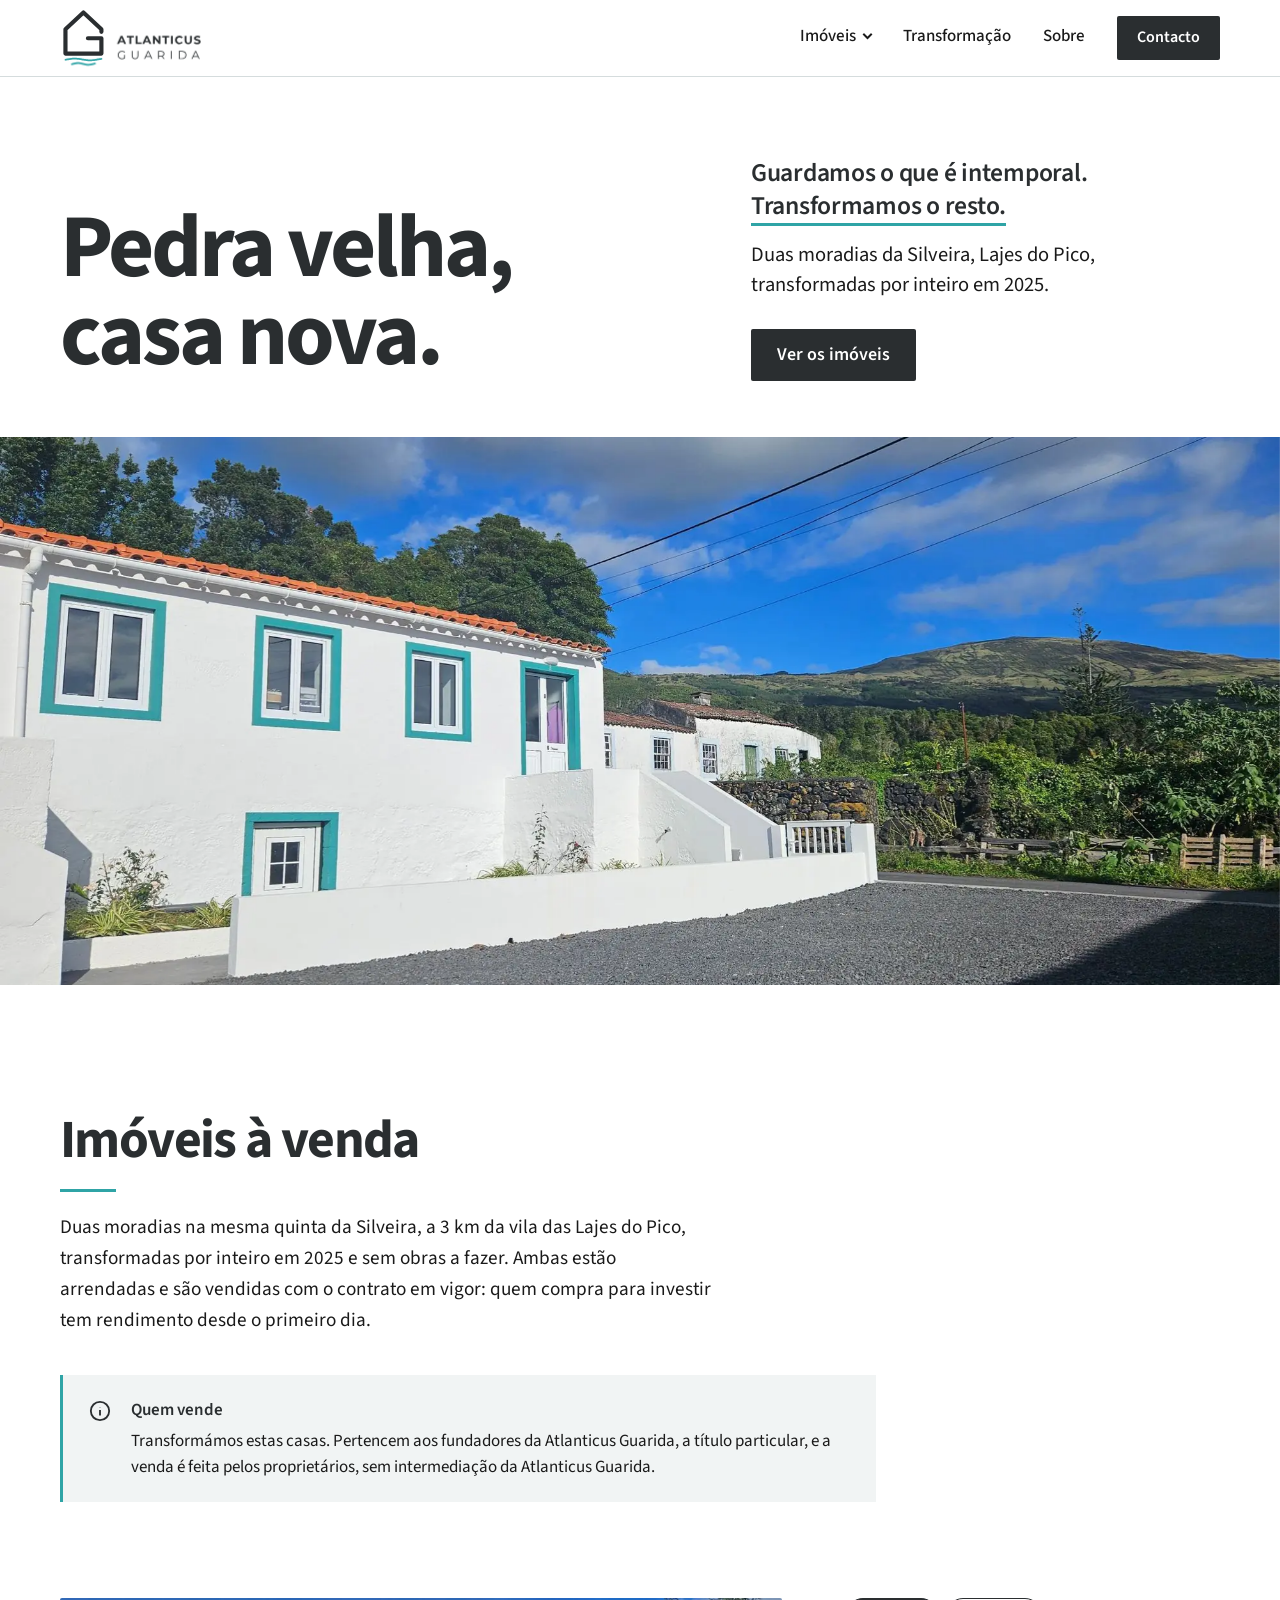
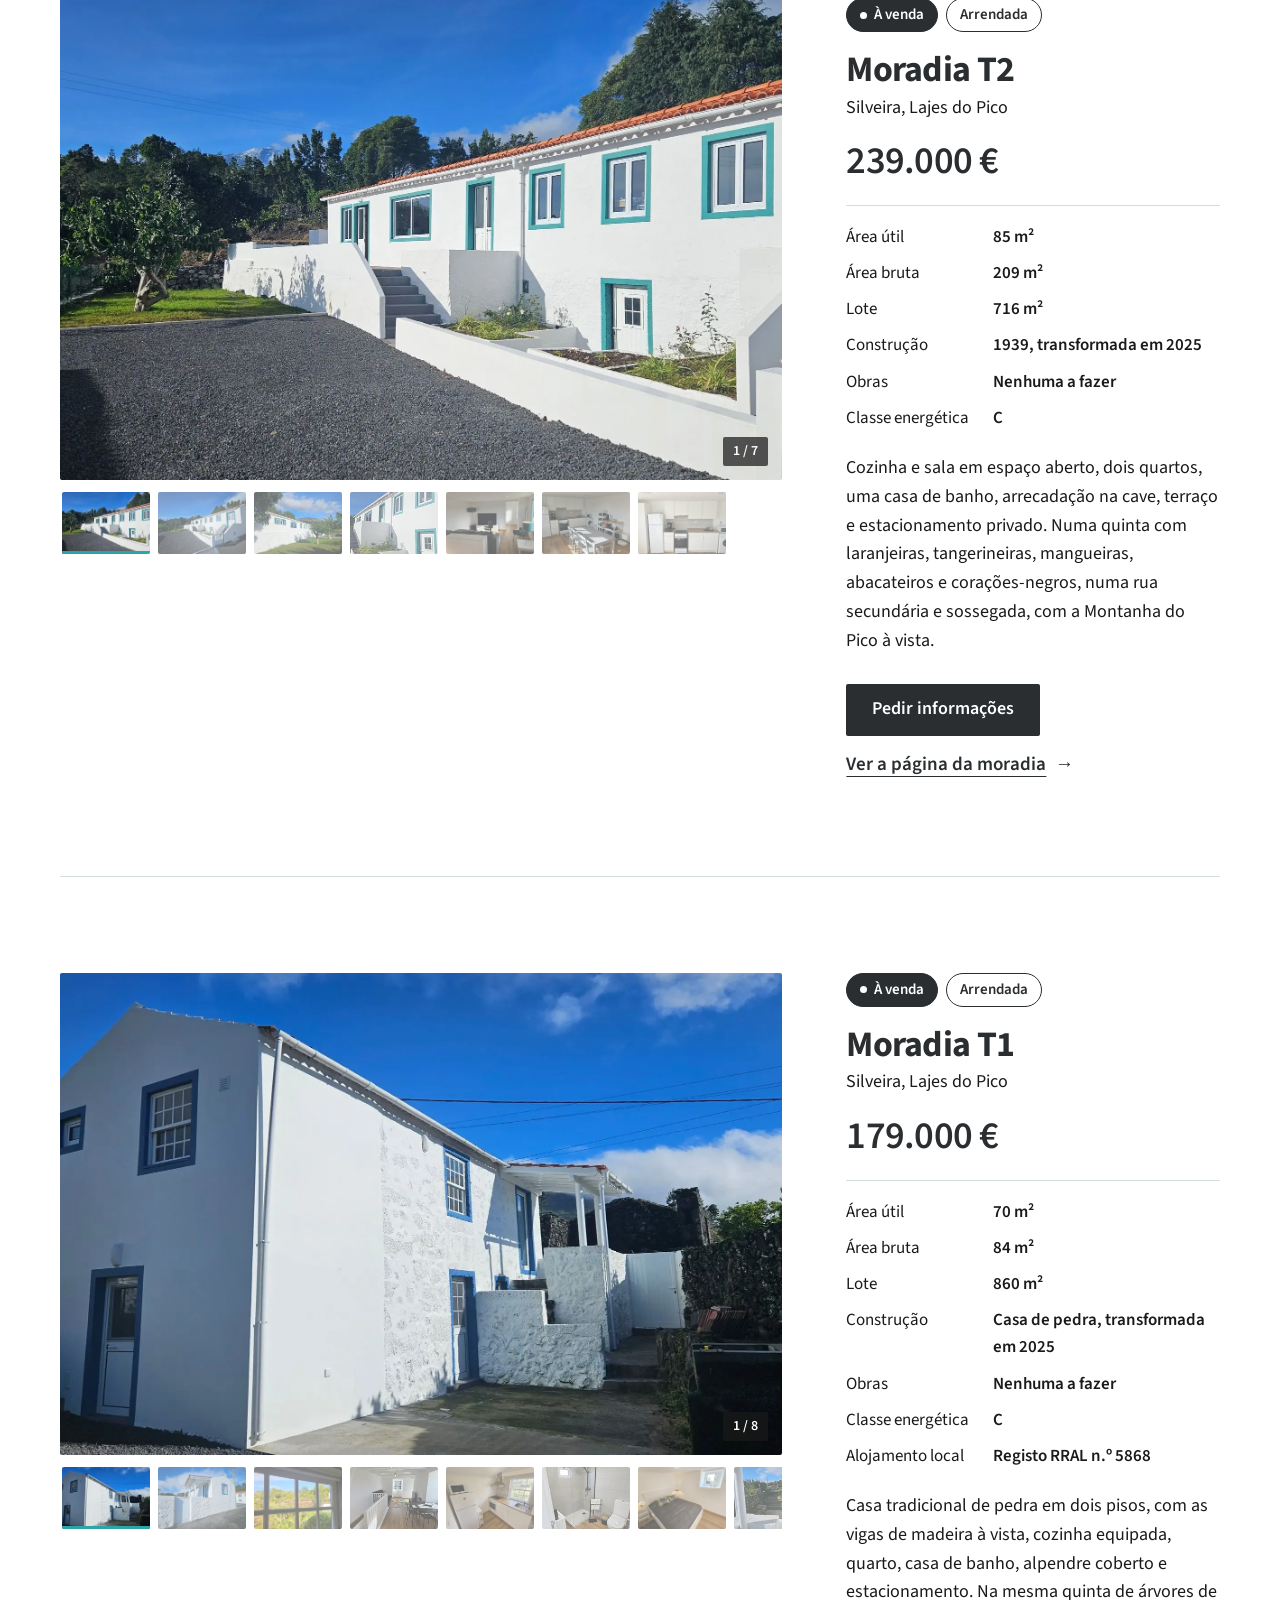
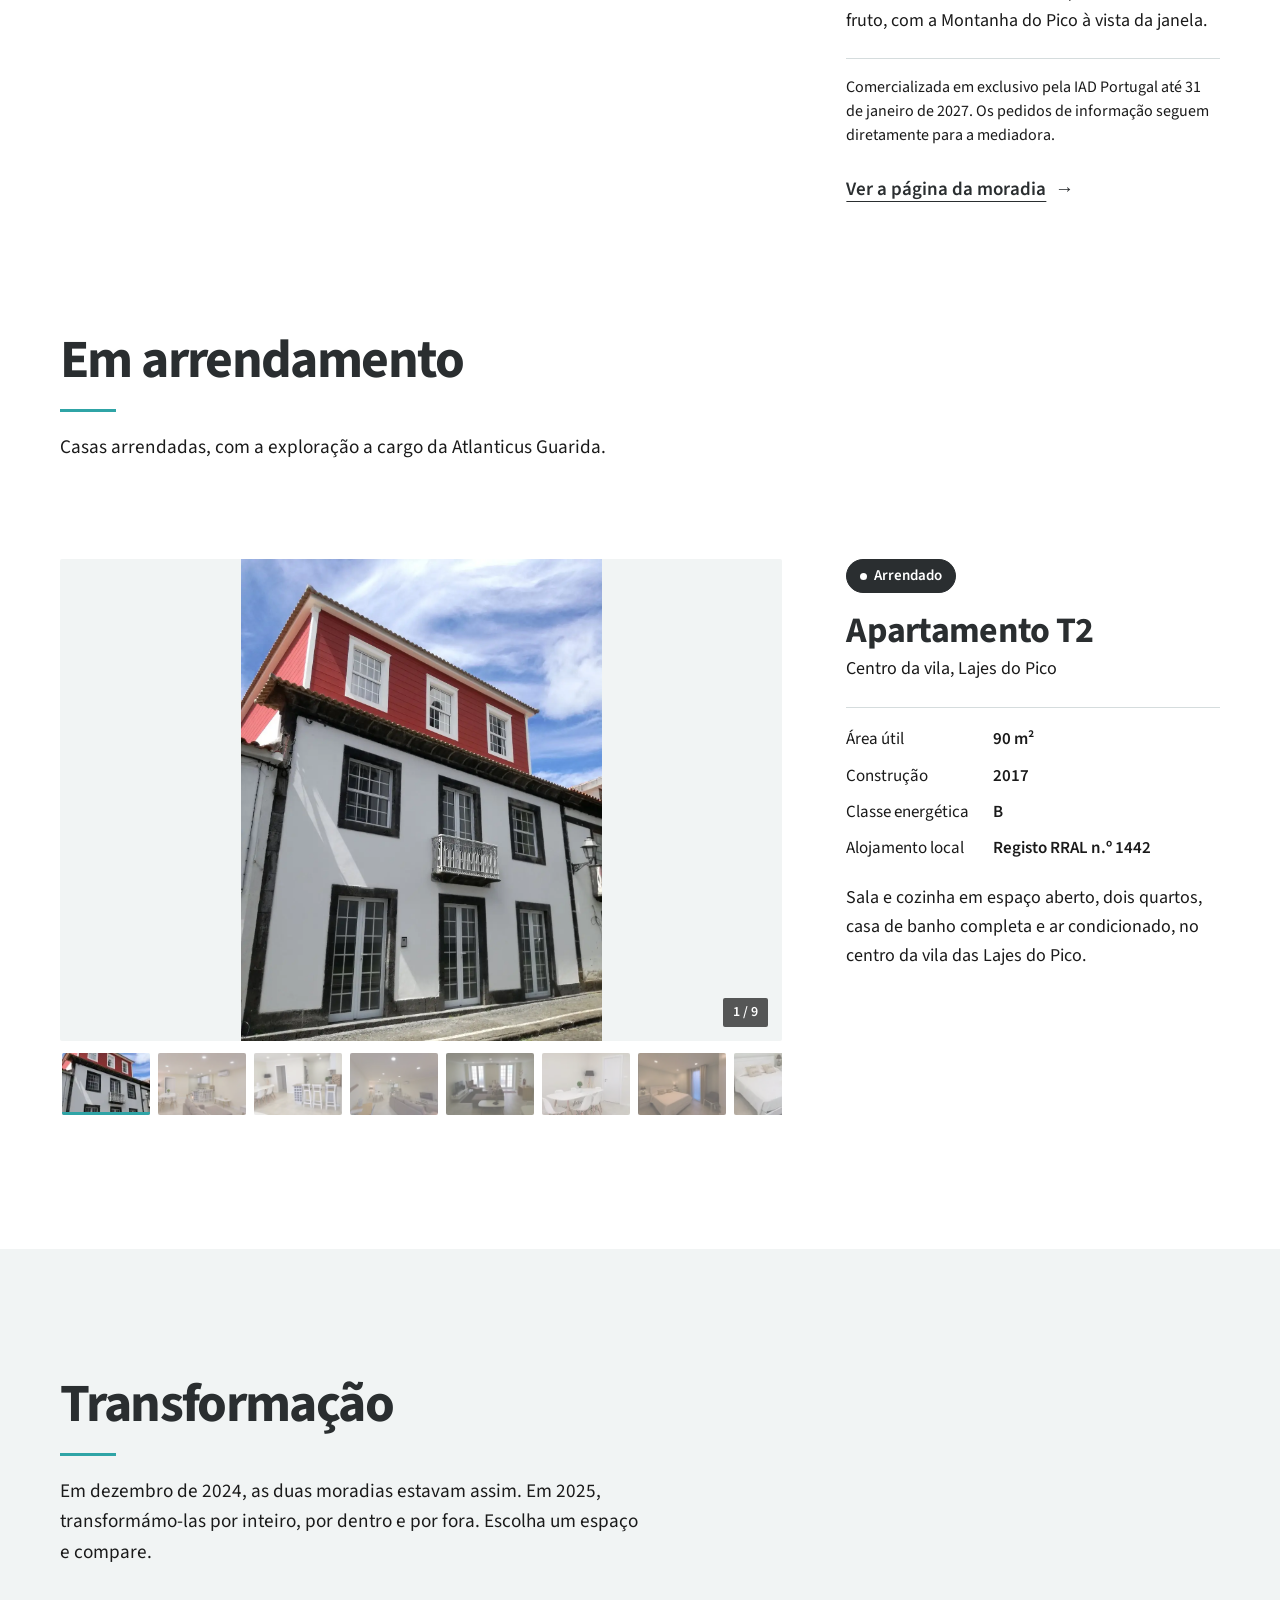
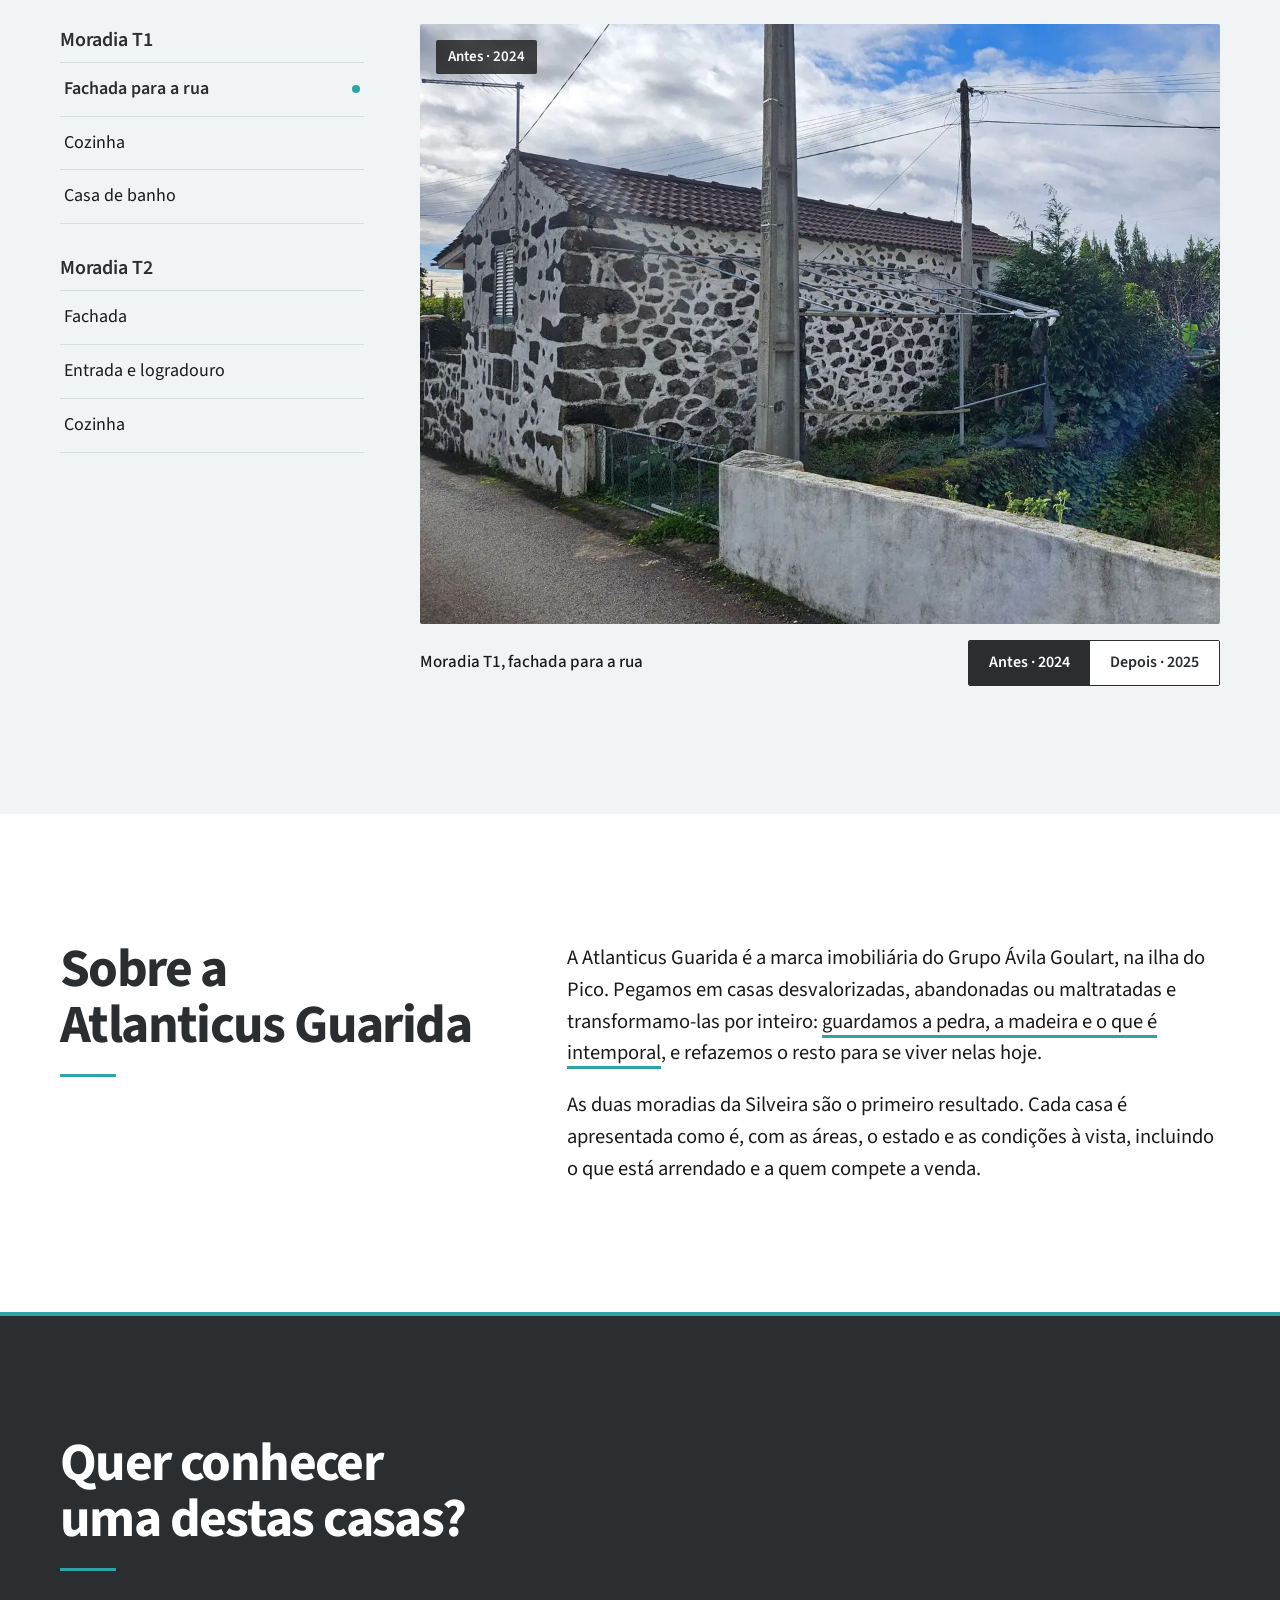
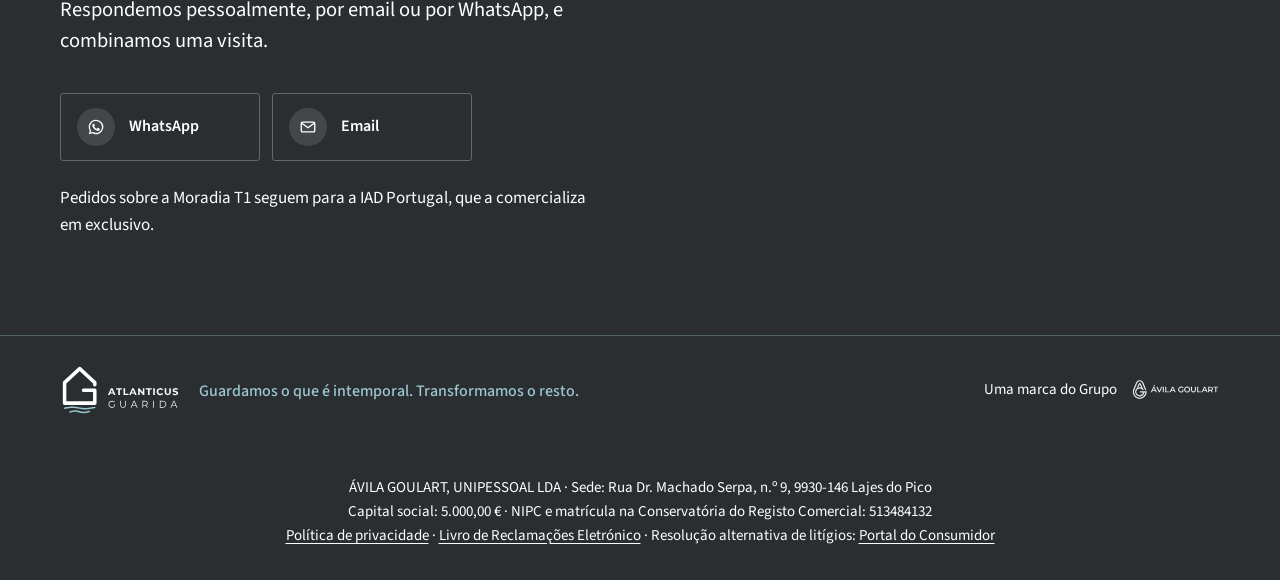
==== commit ea8e0ba1: "Add files via upload" ====
--- a/index.html
+++ b/index.html
@@ -40,7 +40,7 @@
 <a class="btn" href="#imoveis">Ver os imóveis</a>
 </div>
 </section>
-<figure class="hero"><picture><source srcset="img/hero.webp" type="image/webp"><img src="img/hero.jpg" alt="Moradias de fachada branca com molduras verde-água na Silveira, com a encosta da ilha do Pico ao fundo" width="2000" height="857" fetchpriority="high"></picture></figure>
+<figure class="hero"><picture><img src="img/hero.webp" alt="Moradias de fachada branca com molduras verde-água na Silveira, com a encosta da ilha do Pico ao fundo" width="2000" height="857" fetchpriority="high"></picture></figure>
 
 <section id="imoveis" class="wrap sec">
 <h2 class="h2 rv">Imóveis à venda</h2>
@@ -68,8 +68,8 @@
 <div class="lista" id="lista-pares"></div>
 <figure class="comparar">
 <div class="ecra" id="ecra" role="img" aria-label="">
-<picture class="antes-img"><source type="image/webp"><img alt="" width="1200" height="900"></picture>
-<picture class="depois"><source type="image/webp"><img alt="" width="1200" height="900"></picture>
+<picture class="antes-img"><img alt="" width="1200" height="900"></picture>
+<picture class="depois"><img alt="" width="1200" height="900"></picture>
 <span class="selo" aria-hidden="true">Depois · 2025</span>
 </div>
 <div class="alternar">
@@ -99,7 +99,7 @@
 </div>
 <footer class="rodape"><div class="wrap">
 <div class="ass"><img src="img/atlanticusguarida_horizontal_negativo.svg" alt="Atlanticus Guarida" width="121" height="52"><span class="slogan">Guardamos o que é intemporal. Transformamos o resto.</span></div>
-<div class="end"><span>Uma marca do Grupo</span><a class="grupo" href="https://avilagoulart.pt/" target="_blank" rel="noopener" aria-label="Grupo Ávila Goulart (abre noutra janela)"><img src="img/avilagoulart_horizontal_negativo.svg" alt="Grupo Ávila Goulart" width="100" height="25"></a></div>
+<div class="end"><span>Uma marca do Grupo</span><a class="grupo" href="https://avilagoulart.pt/" target="_blank" rel="noopener" aria-label="Grupo Ávila Goulart (abre noutra janela)"><img src="img/avilagoulart_horizontal_negativo.svg" alt="Grupo Ávila Goulart" width="89" height="25"></a></div>
 </div><div class="wrap legal"><p>ÁVILA GOULART, UNIPESSOAL LDA · Sede: Rua Dr. Machado Serpa, n.º 9, 9930-146 Lajes do Pico</p><p>Capital social: 5.000,00 € · NIPC e matrícula na Conservatória do Registo Comercial: 513484132</p><p><a href="privacidade.html">Política de privacidade</a> · <a href="https://www.livroreclamacoes.pt/Inicio/" target="_blank" rel="noopener">Livro de Reclamações Eletrónico</a> · Resolução alternativa de litígios: <a href="https://www.consumidor.gov.pt/" target="_blank" rel="noopener">Portal do Consumidor</a></p></div>
 </footer>
 </section>
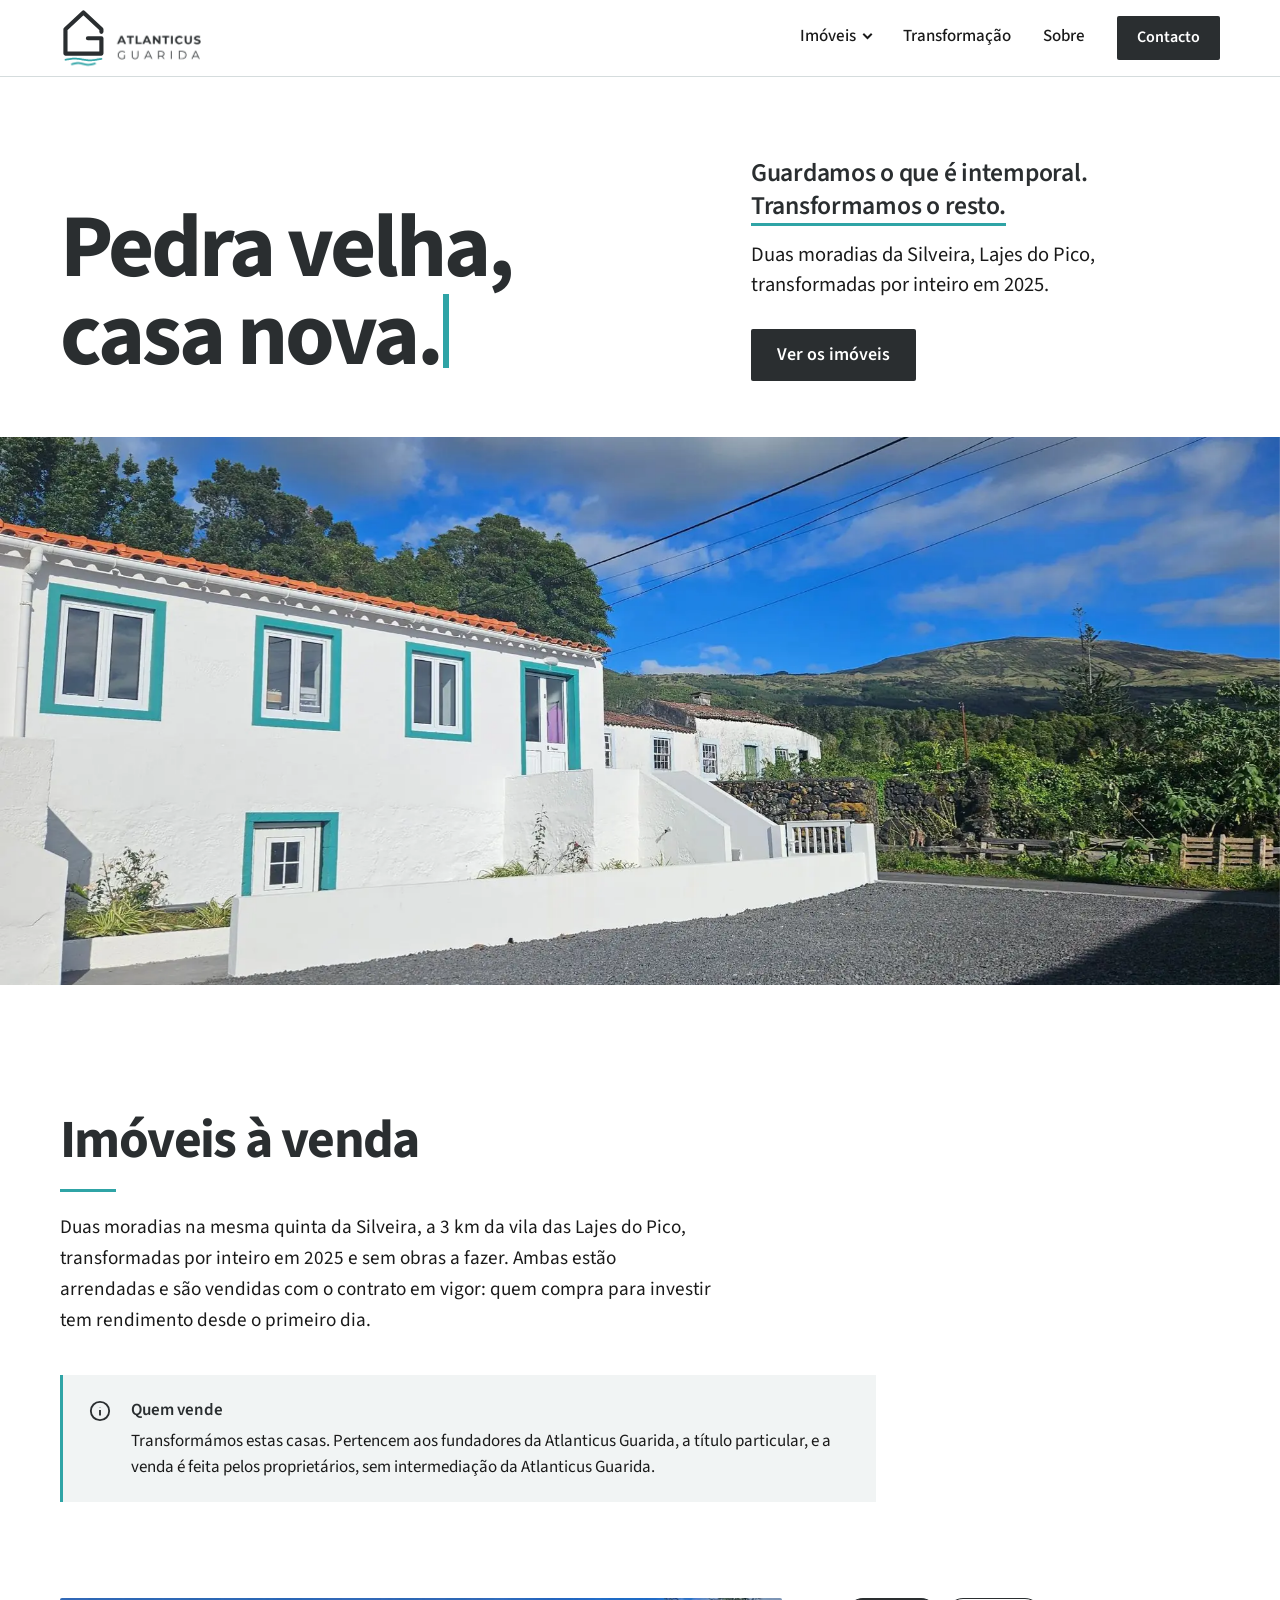
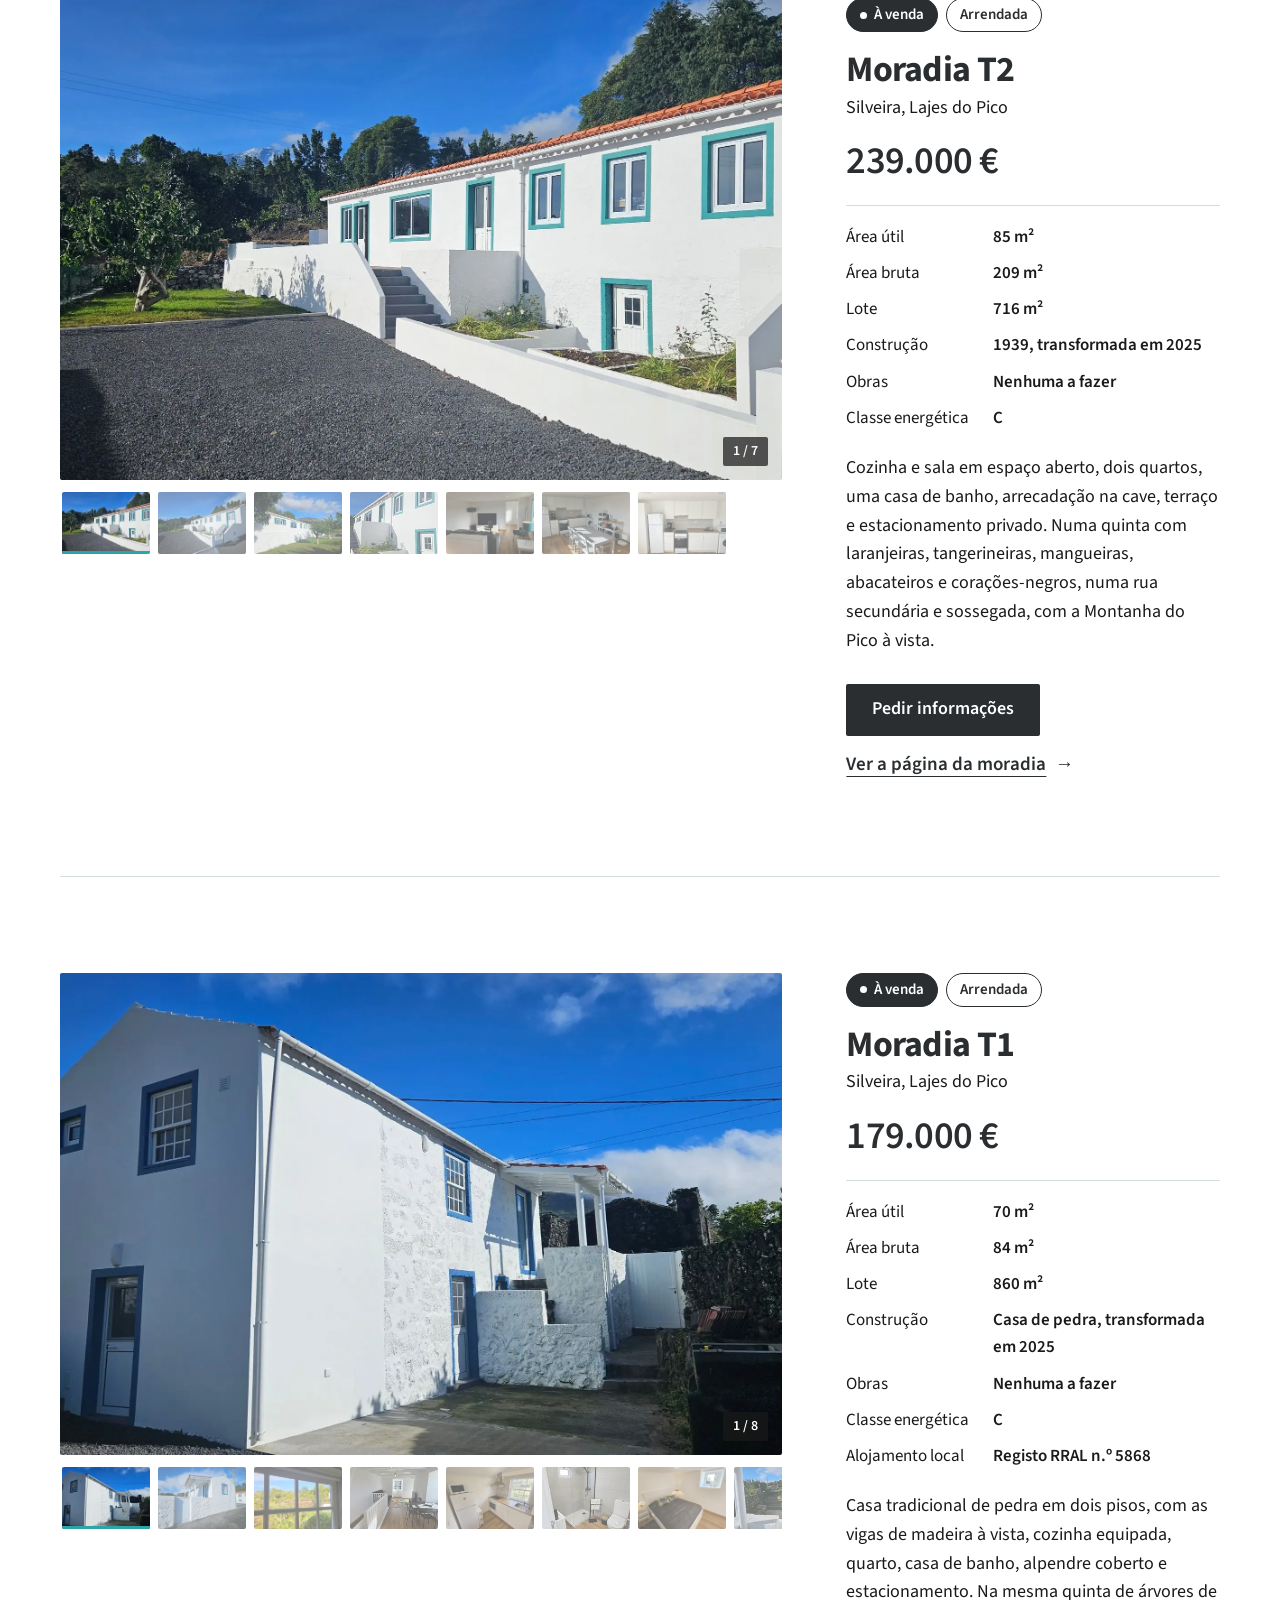
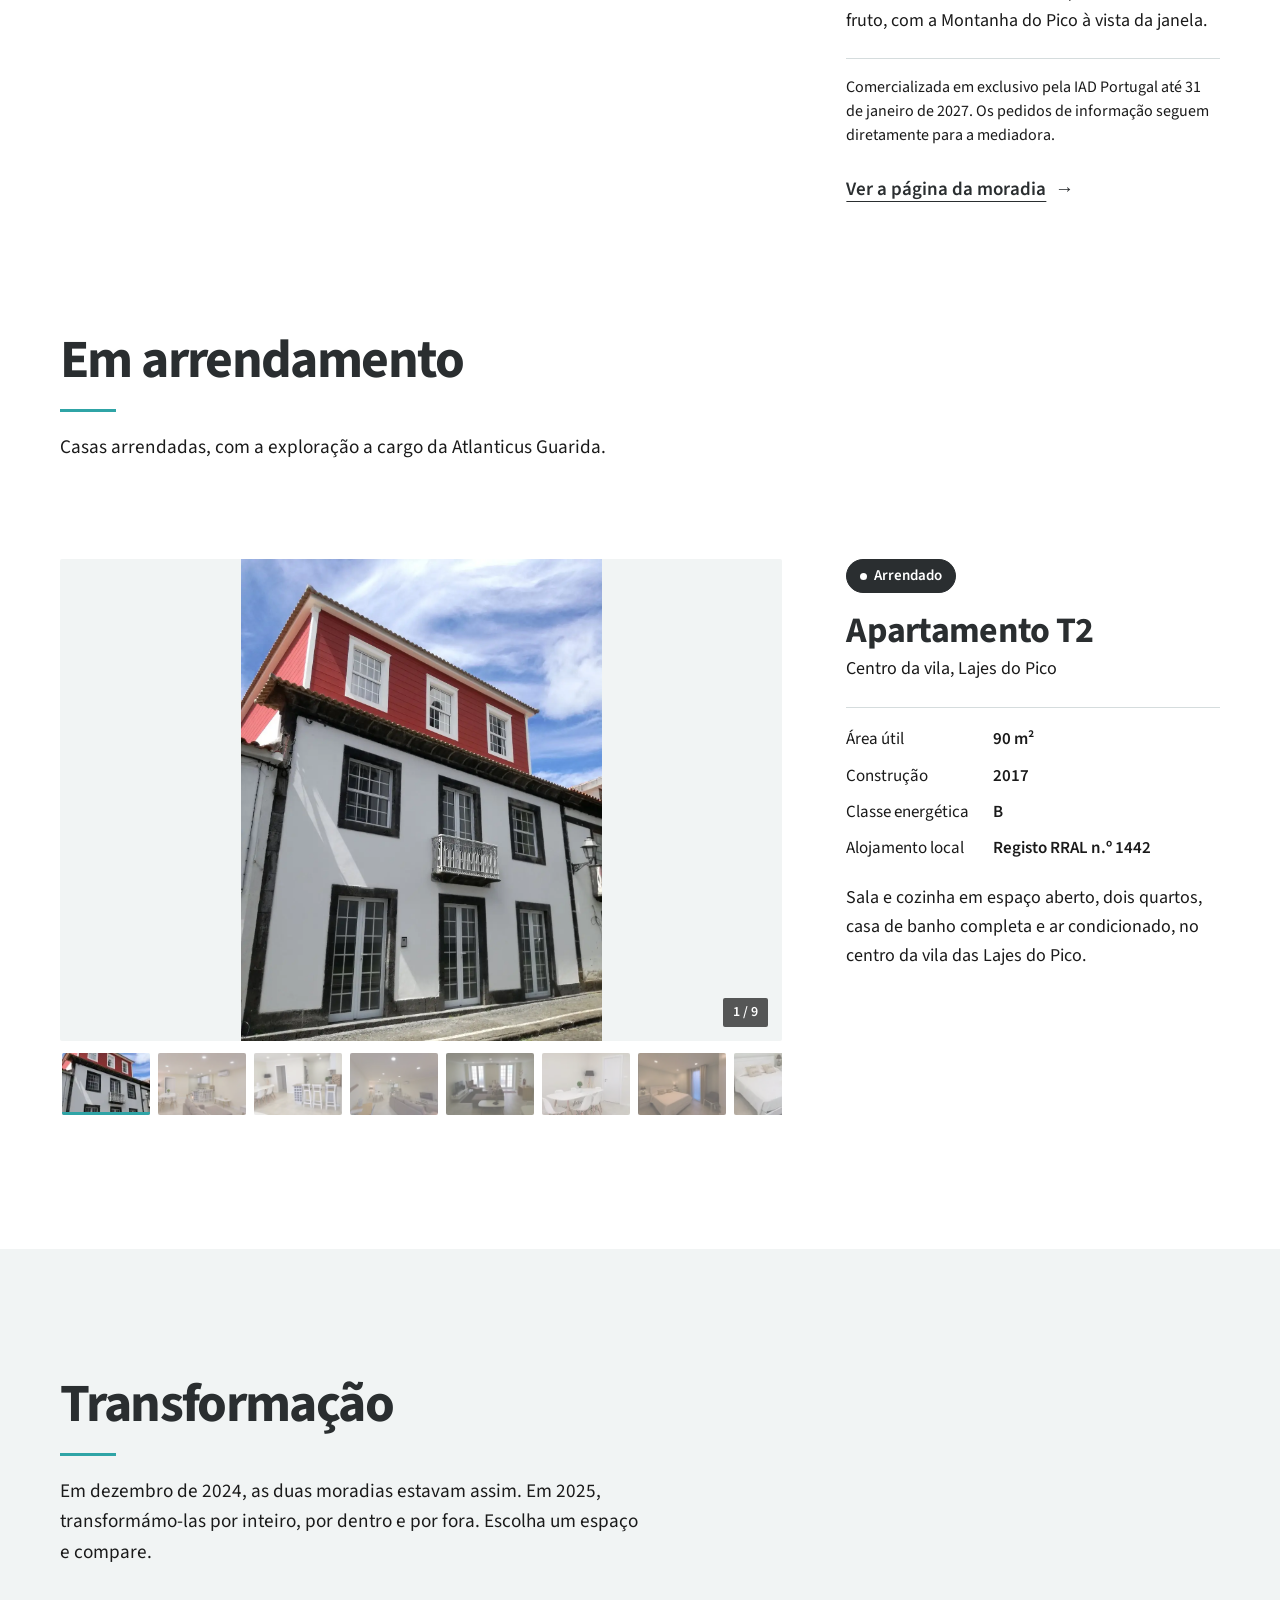
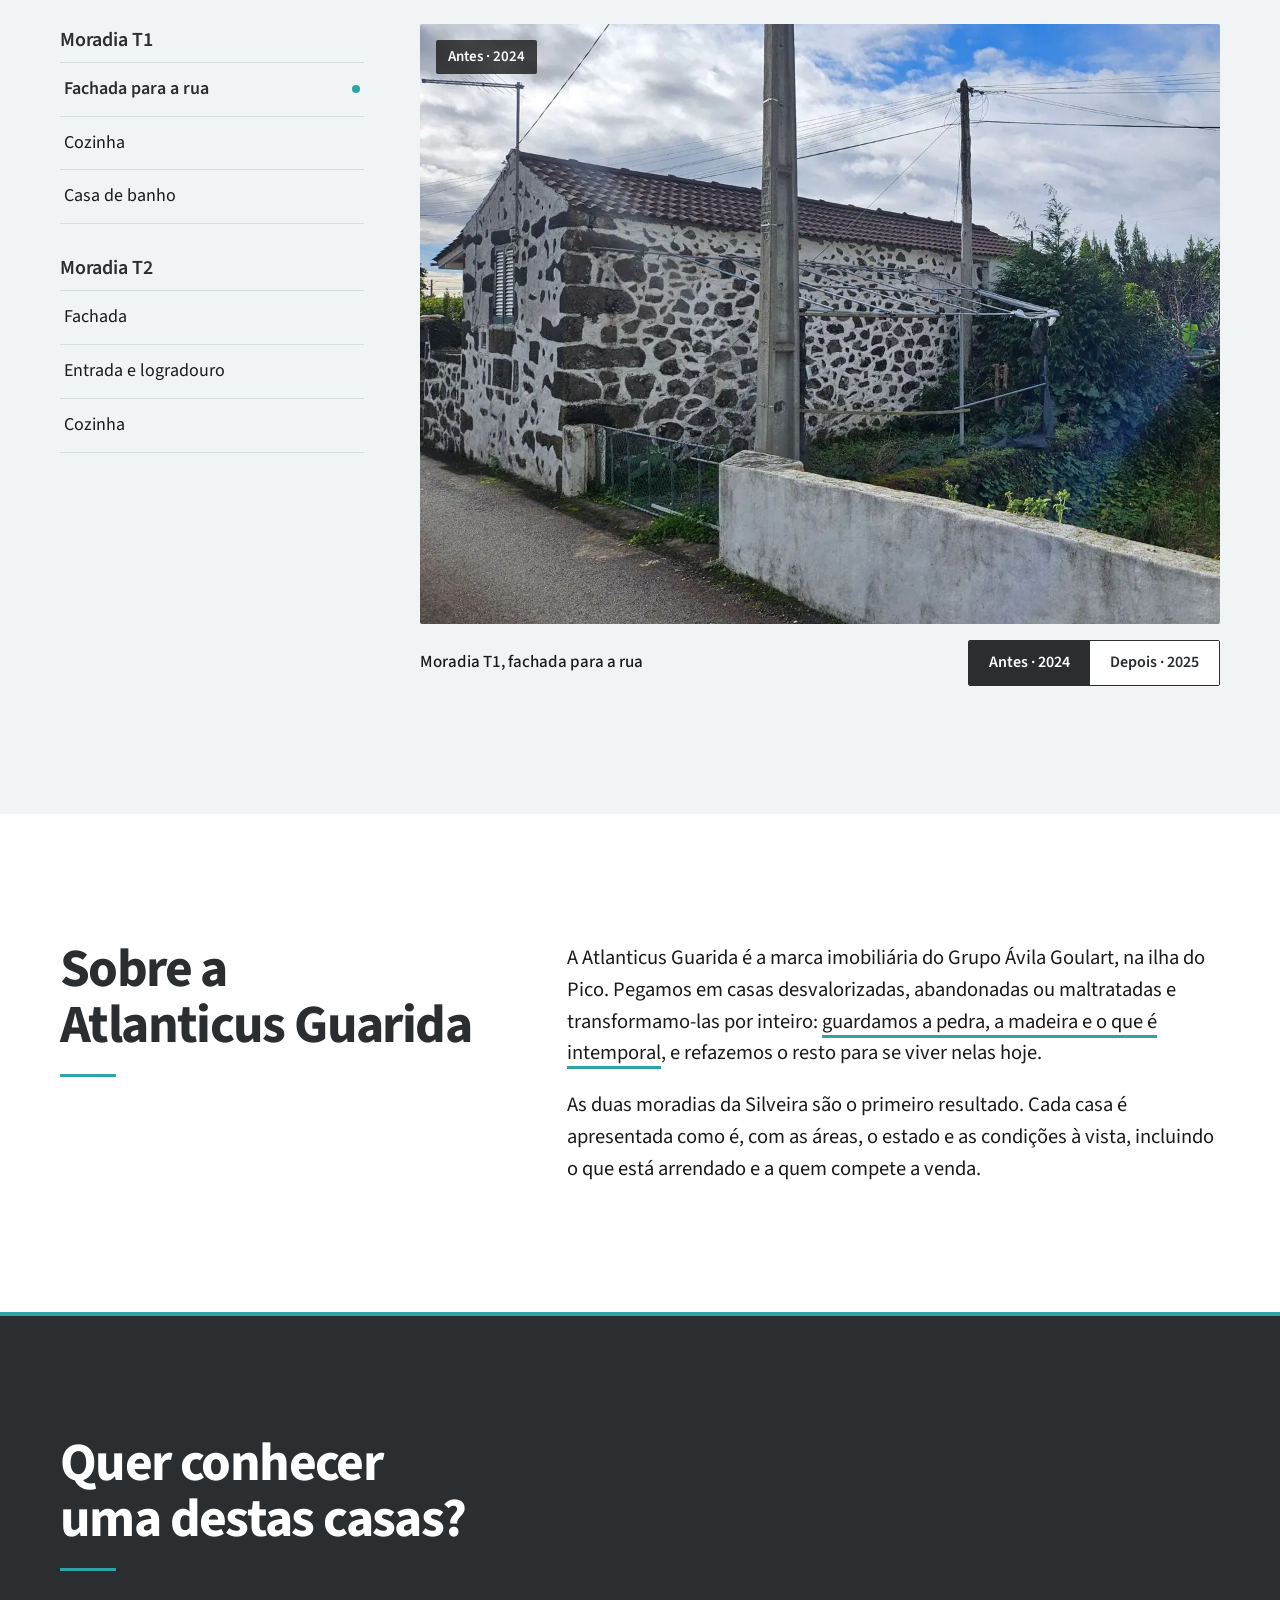
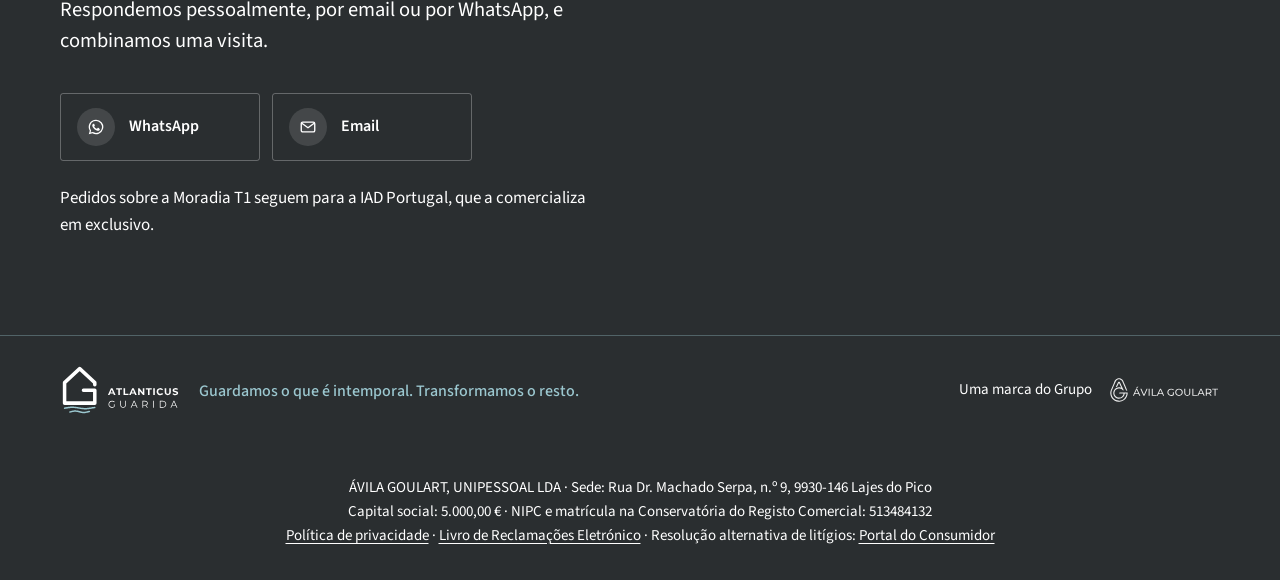
==== commit 5dbe5d06: "Add files via upload" ====
--- a/index.html
+++ b/index.html
@@ -15,8 +15,9 @@
 <meta property="og:image:width" content="1200">
 <meta property="og:image:height" content="630">
 <meta name="twitter:card" content="summary_large_image">
-<link rel="icon" href="img/favicon.svg" type="image/svg+xml">
-<meta name="theme-color" content="#2A2E30">
+<link rel="icon" href="img/favicon.svg?v=3" type="image/svg+xml">
+<link rel="icon" href="favicon.ico?v=3" sizes="48x48">
+<link rel="apple-touch-icon" href="apple-touch-icon.png?v=3"><meta name="theme-color" content="#2A2E30">
 <meta name="color-scheme" content="light">
 <link rel="stylesheet" href="estilo.css">
 <script type="application/ld+json">{"@context":"https://schema.org","@type":"Organization","name":"Atlanticus Guarida","url":"https://atlanticusguarida.pt/","image":"https://atlanticusguarida.pt/img/partilha.jpg","description":"Marca imobiliária do Grupo Ávila Goulart na ilha do Pico, Açores: transformação de casas desvalorizadas ou abandonadas.","slogan":"Guardamos o que é intemporal. Transformamos o resto.","email":"geral@atlanticusguarida.pt","address":{"@type":"PostalAddress","streetAddress":"Rua Dr. Machado Serpa, 9","postalCode":"9930-146","addressLocality":"Lajes do Pico","addressRegion":"Açores","addressCountry":"PT"},"parentOrganization":{"@type":"Organization","name":"Ávila Goulart, Unipessoal Lda","url":"https://avilagoulart.pt/"}}</script>
@@ -99,7 +100,7 @@
 </div>
 <footer class="rodape"><div class="wrap">
 <div class="ass"><img src="img/atlanticusguarida_horizontal_negativo.svg" alt="Atlanticus Guarida" width="121" height="52"><span class="slogan">Guardamos o que é intemporal. Transformamos o resto.</span></div>
-<div class="end"><span>Uma marca do Grupo</span><a class="grupo" href="https://avilagoulart.pt/" target="_blank" rel="noopener" aria-label="Grupo Ávila Goulart (abre noutra janela)"><img src="img/avilagoulart_horizontal_negativo.svg" alt="Grupo Ávila Goulart" width="89" height="25"></a></div>
+<div class="end"><span>Uma marca do Grupo</span><a class="grupo" href="https://avilagoulart.pt/" target="_blank" rel="noopener" aria-label="Grupo Ávila Goulart (abre noutra janela)"><img src="img/avilagoulart_horizontal_negativo.svg" alt="Grupo Ávila Goulart" width="114" height="32"></a></div>
 </div><div class="wrap legal"><p>ÁVILA GOULART, UNIPESSOAL LDA · Sede: Rua Dr. Machado Serpa, n.º 9, 9930-146 Lajes do Pico</p><p>Capital social: 5.000,00 € · NIPC e matrícula na Conservatória do Registo Comercial: 513484132</p><p><a href="privacidade.html">Política de privacidade</a> · <a href="https://www.livroreclamacoes.pt/Inicio/" target="_blank" rel="noopener">Livro de Reclamações Eletrónico</a> · Resolução alternativa de litígios: <a href="https://www.consumidor.gov.pt/" target="_blank" rel="noopener">Portal do Consumidor</a></p></div>
 </footer>
 </section>
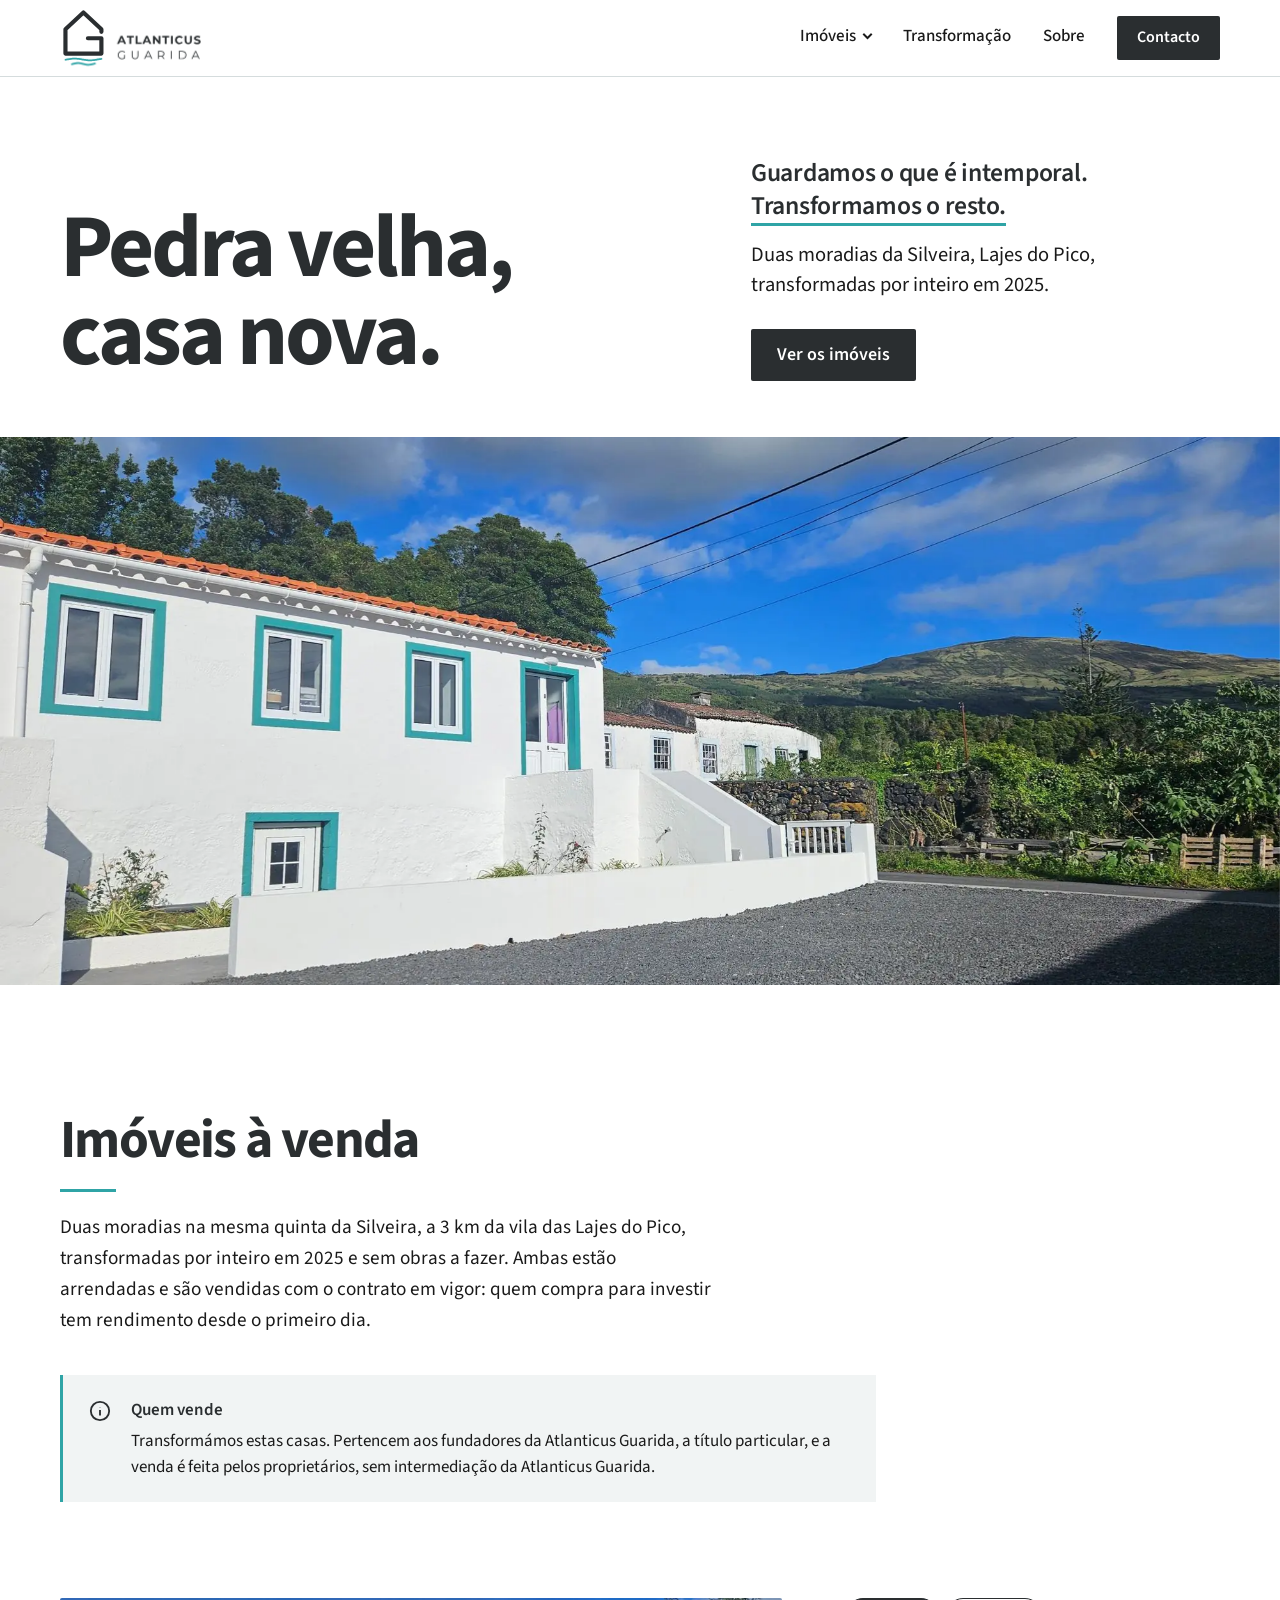
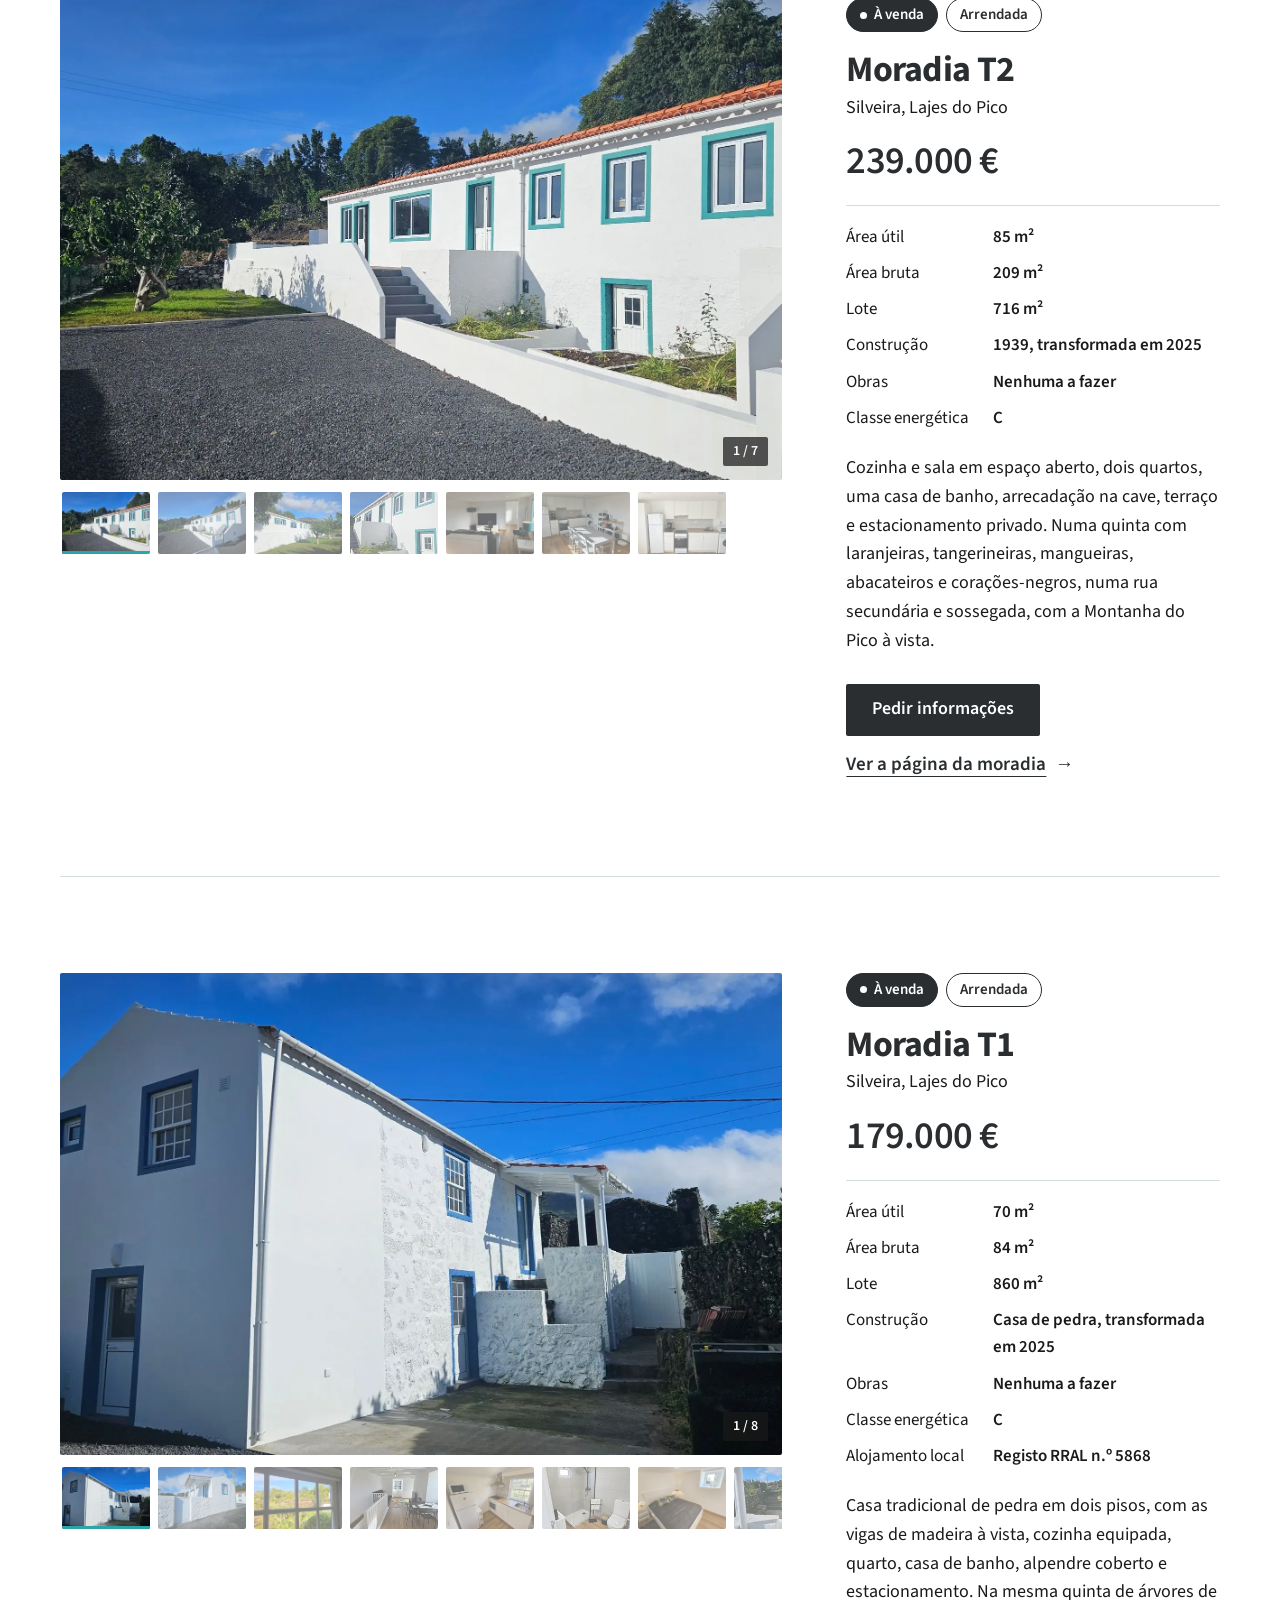
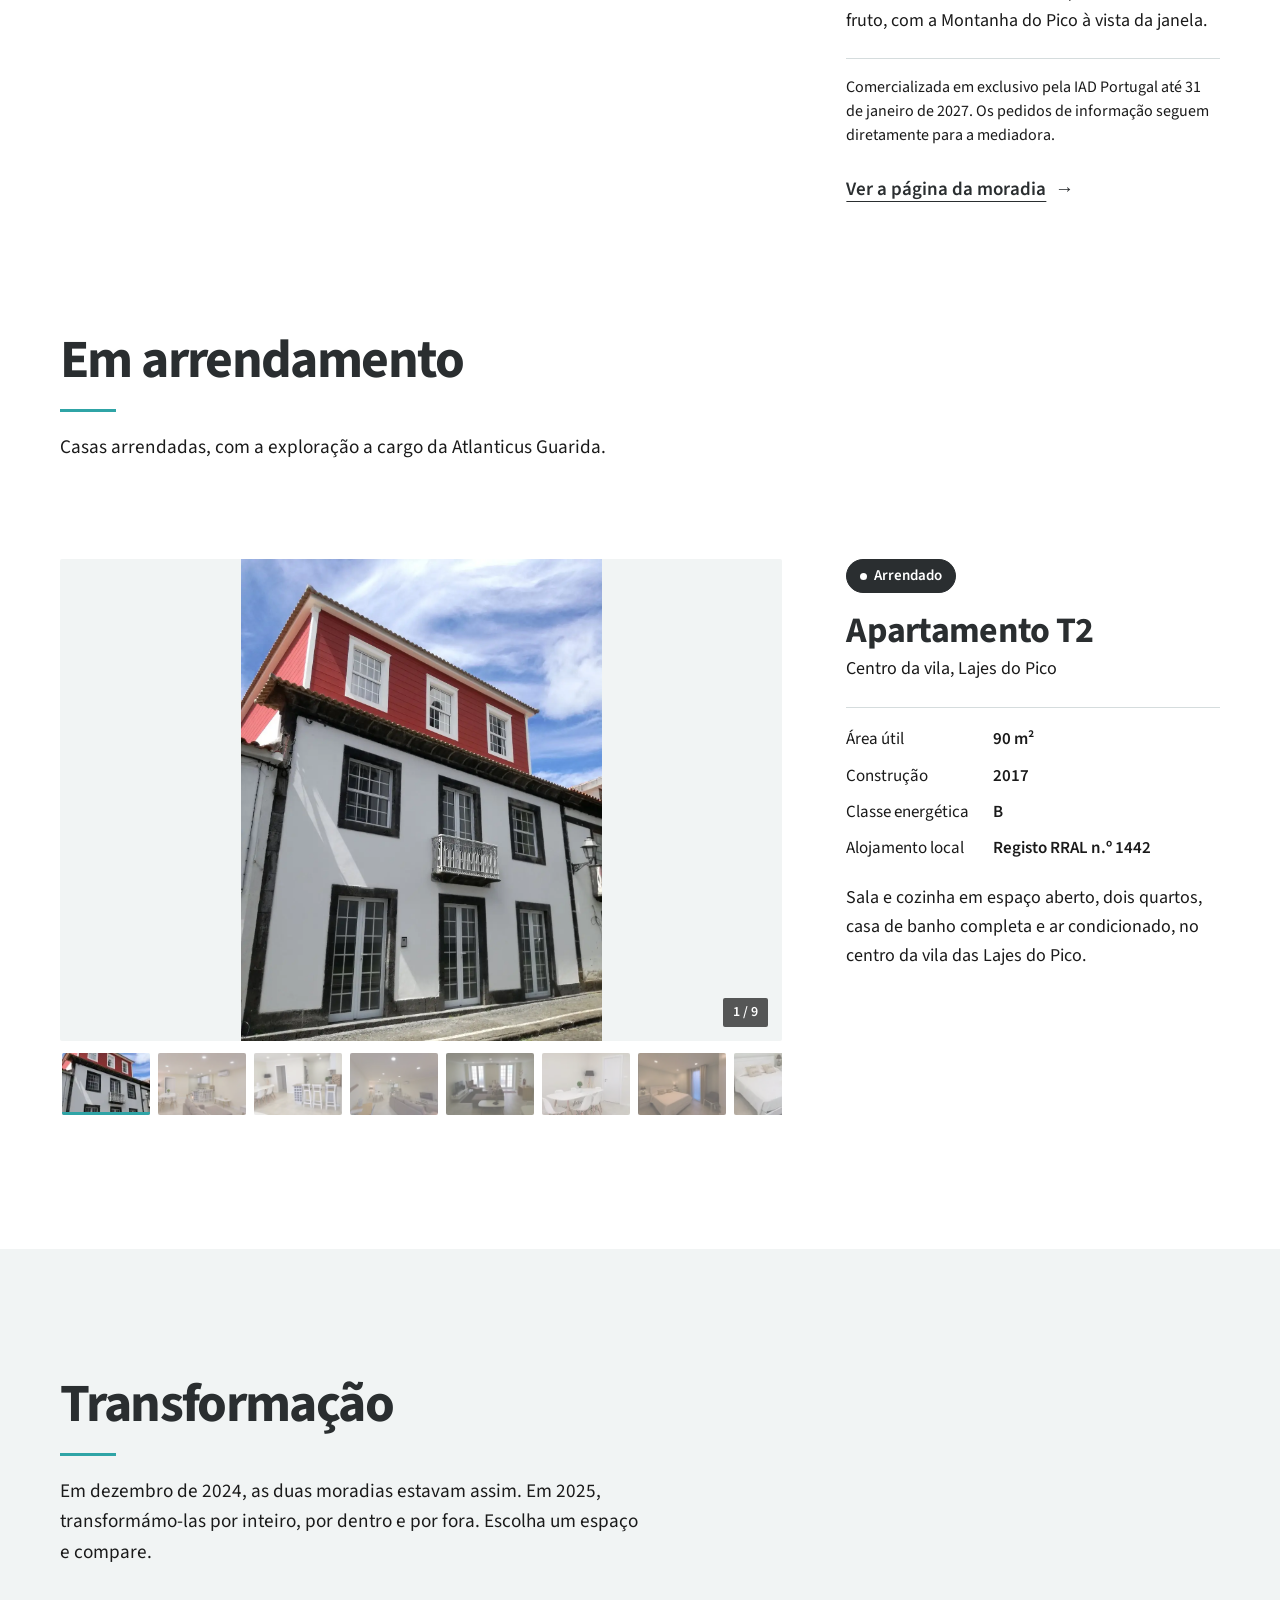
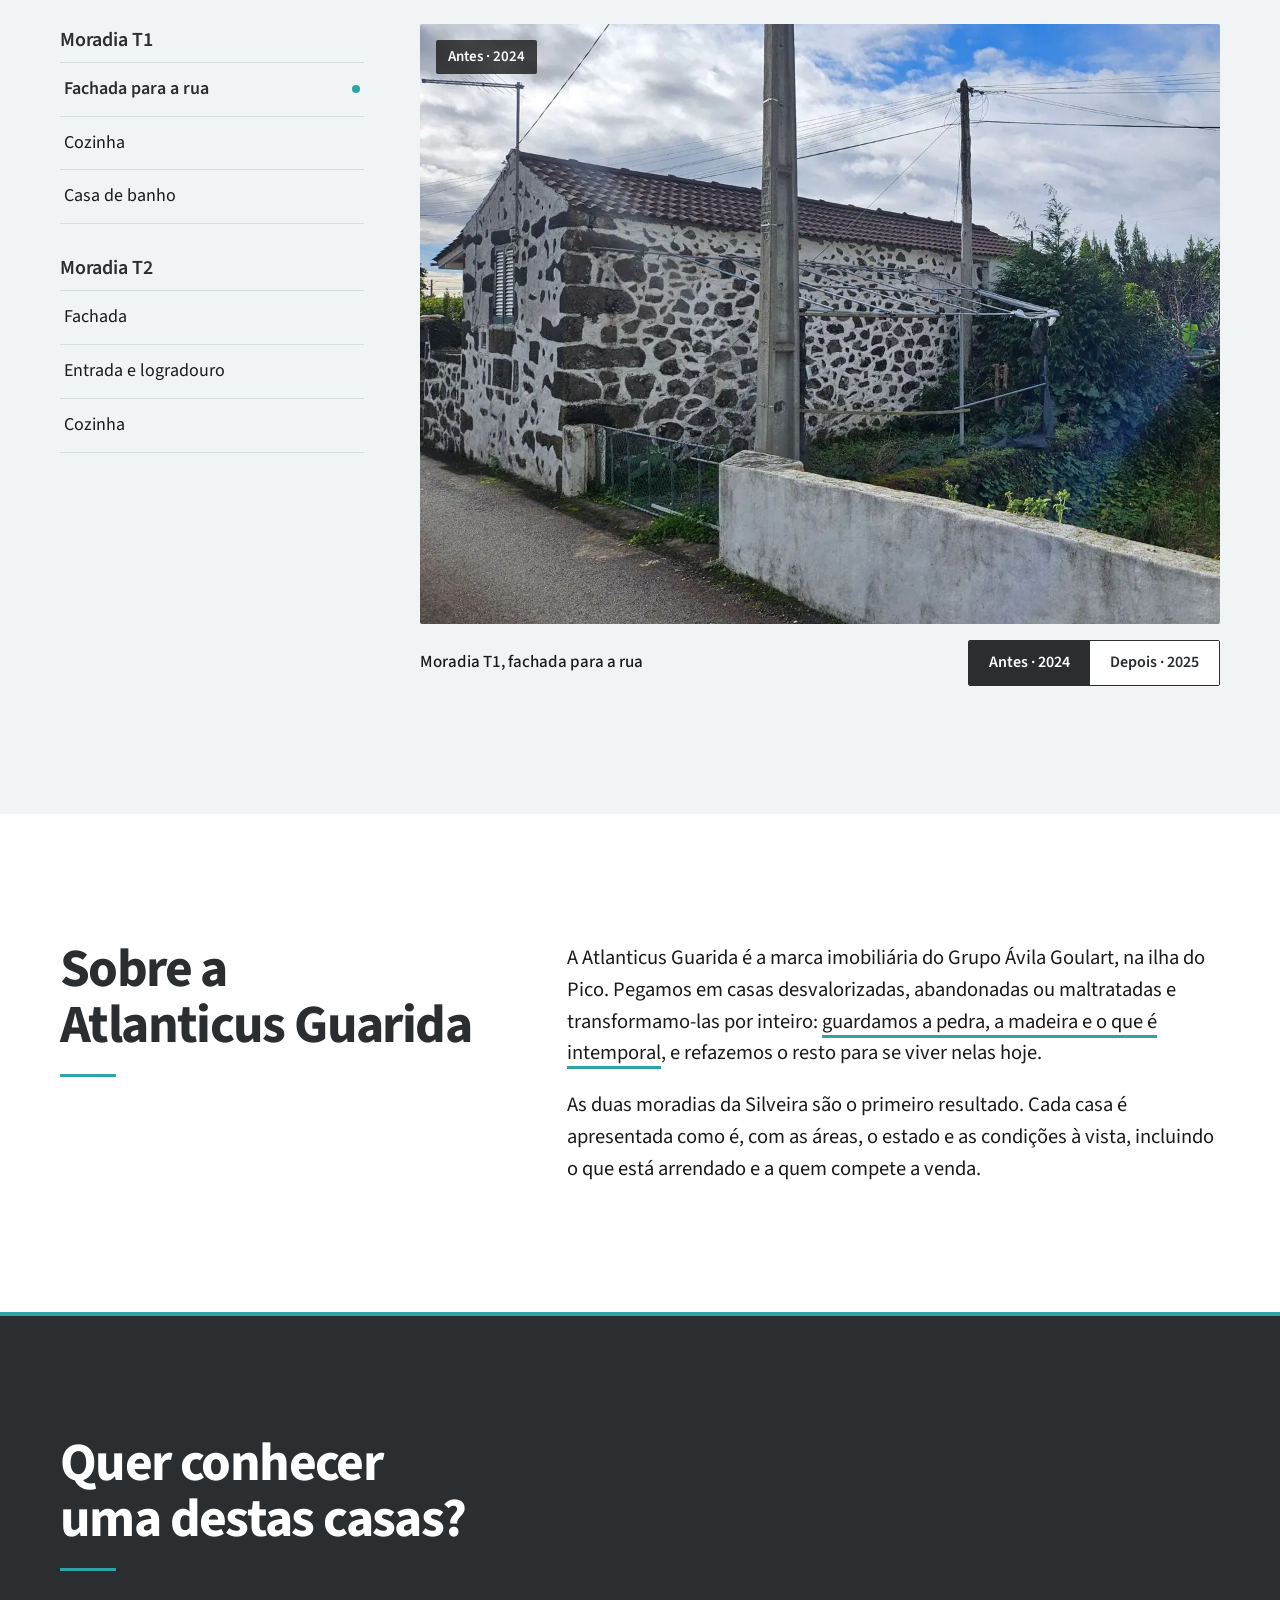
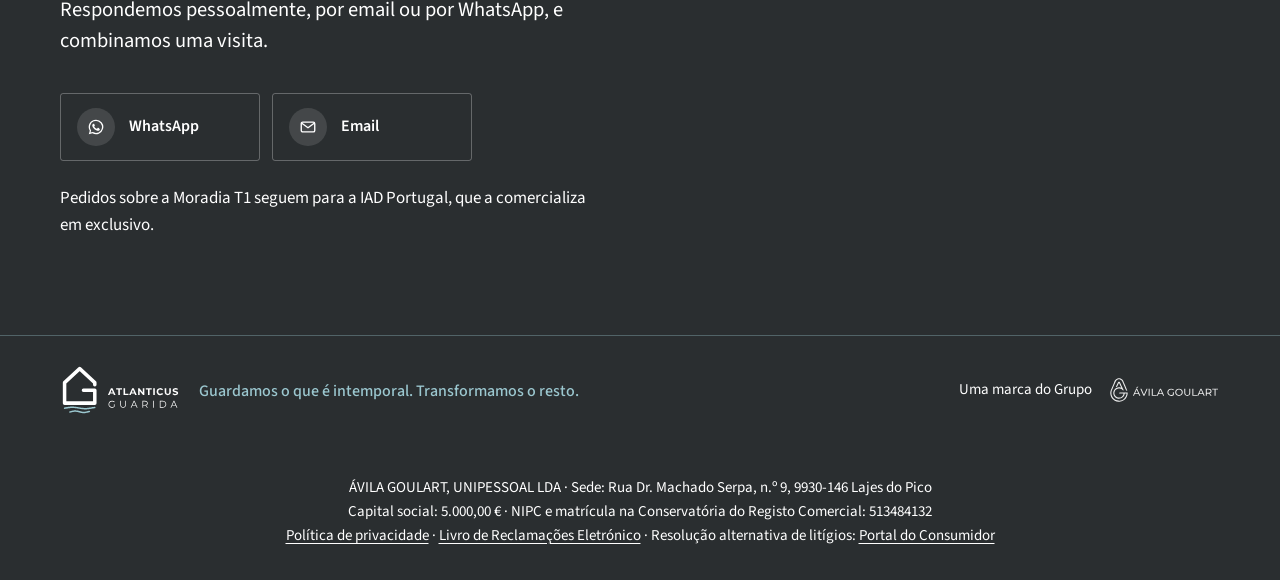
==== commit 27a266ea: "Add files via upload" ====
--- a/index.html
+++ b/index.html
@@ -19,7 +19,7 @@
 <link rel="icon" href="favicon.ico?v=3" sizes="48x48">
 <link rel="apple-touch-icon" href="apple-touch-icon.png?v=3"><meta name="theme-color" content="#2A2E30">
 <meta name="color-scheme" content="light">
-<link rel="stylesheet" href="estilo.css">
+<link rel="stylesheet" href="estilo.css?v=4">
 <script type="application/ld+json">{"@context":"https://schema.org","@type":"Organization","name":"Atlanticus Guarida","url":"https://atlanticusguarida.pt/","image":"https://atlanticusguarida.pt/img/partilha.jpg","description":"Marca imobiliária do Grupo Ávila Goulart na ilha do Pico, Açores: transformação de casas desvalorizadas ou abandonadas.","slogan":"Guardamos o que é intemporal. Transformamos o resto.","email":"geral@atlanticusguarida.pt","address":{"@type":"PostalAddress","streetAddress":"Rua Dr. Machado Serpa, 9","postalCode":"9930-146","addressLocality":"Lajes do Pico","addressRegion":"Açores","addressCountry":"PT"},"parentOrganization":{"@type":"Organization","name":"Ávila Goulart, Unipessoal Lda","url":"https://avilagoulart.pt/"}}</script>
 <script>document.documentElement.classList.add('js');if(!(window.matchMedia&&matchMedia('(prefers-reduced-motion: reduce)').matches))document.documentElement.classList.add('escreve-titulo');</script>
 </head>
--- a/estilo.css
+++ b/estilo.css
@@ -24,10 +24,10 @@
 .nav{display:flex;align-items:center;gap:32px;font-size:17px;font-weight:500}
 .nl{color:var(--tinta);text-decoration:none;background:linear-gradient(var(--tur),var(--tur)) 0 100%/0 2px no-repeat;transition:background-size .3s ease;padding-bottom:3px}
 .nl:hover{background-size:100% 2px;color:var(--tinta)}
-.btn{display:inline-flex;align-items:center;justify-content:center;min-height:52px;padding:0 26px;background:var(--bas);color:#fff;text-decoration:none;font-weight:600;font-size:18px;border-radius:2px;border:0;cursor:pointer;font-family:inherit;transition:background-color .25s ease,transform .25s ease}
-.btn:hover{background:var(--bas2);color:#fff;transform:translateY(-2px)}
+.btn{display:inline-flex;align-items:center;justify-content:center;min-height:52px;padding:0 26px;background:var(--bas);color:#fff;text-decoration:none;font-weight:600;font-size:18px;border-radius:2px;border:0;cursor:pointer;font-family:inherit;transition:background-color .25s ease,color .25s ease,transform .25s ease}
+.btn:hover,.btn:focus-visible{background:var(--tur);color:var(--bas);transform:translateY(-2px)}
 .btn-s{min-height:44px;padding:0 20px;font-size:16px}
-.btn-b{background:#fff;color:var(--bas)}.btn-b:hover{background:var(--nevoa);color:var(--bas)}
+.btn-b{background:#fff;color:var(--bas)}.btn-b:hover,.btn-b:focus-visible{background:var(--tur);color:var(--bas)}
 .lk{font-weight:600;color:var(--bas);text-decoration:underline;text-underline-offset:6px;text-decoration-thickness:1px}
 .menu{display:none;position:relative}
 .menu summary{list-style:none;cursor:pointer;min-height:44px;display:flex;align-items:center;gap:10px;font-weight:600;font-size:17px;color:var(--bas);padding:0 4px}
@@ -125,7 +125,8 @@
 .ecra.antes .selo{background:rgba(26,26,26,.8)}
 .alternar{margin-top:16px;display:flex;flex-wrap:wrap;align-items:center;justify-content:space-between;gap:12px 20px}
 .seg{display:inline-flex;border:1px solid var(--bas);border-radius:2px;overflow:hidden}
-.seg button{font:inherit;font-size:16px;font-weight:600;min-height:44px;padding:0 20px;border:0;background:#fff;color:var(--bas);cursor:pointer}
+.seg button{font:inherit;font-size:16px;font-weight:600;min-height:44px;padding:0 20px;border:0;background:#fff;color:var(--bas);cursor:pointer;transition:background-color .25s ease,color .25s ease}
+.seg button[aria-pressed="false"]:hover,.seg button[aria-pressed="false"]:focus-visible{background:var(--tur);color:var(--bas)}
 .seg button[aria-pressed="true"]{background:var(--bas);color:#fff}
 .comparar figcaption{font-size:17px;font-weight:500}
 
@@ -242,6 +243,9 @@
 .cursor{display:inline-block;width:.06em;min-width:3px;height:.82em;margin-left:.03em;background:var(--tur);vertical-align:-.04em;animation:piscar 1s steps(1) infinite}
 .cursor.fim{opacity:0;transition:opacity .5s ease;animation:none}
 @keyframes piscar{50%{opacity:0}}
+.a-escrever{pointer-events:none;user-select:none;-webkit-user-select:none}
+.cursor{margin-right:-.09em!important}
+
 .js.escreve-titulo .abertura .d3{animation-delay:1.7s}
 .js.escreve-titulo [data-escrever]:not([data-feito]){visibility:hidden}
 
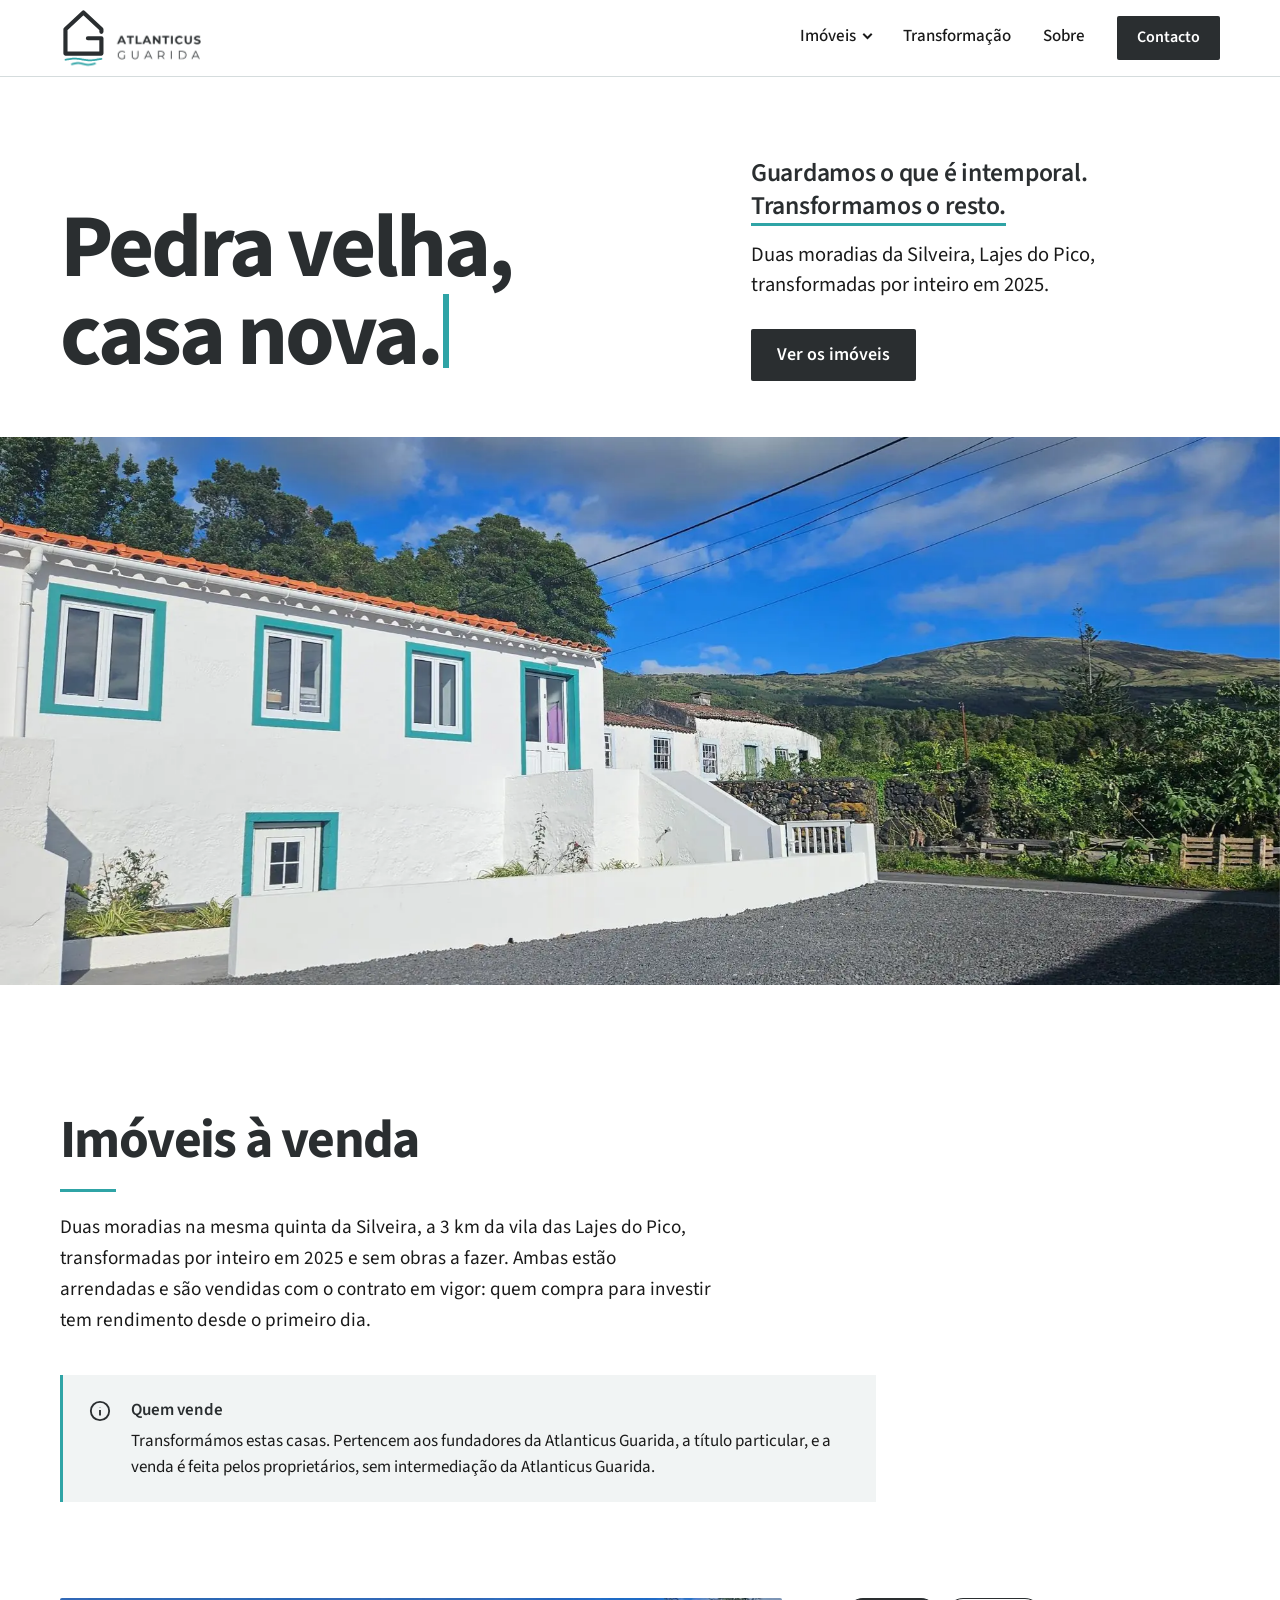
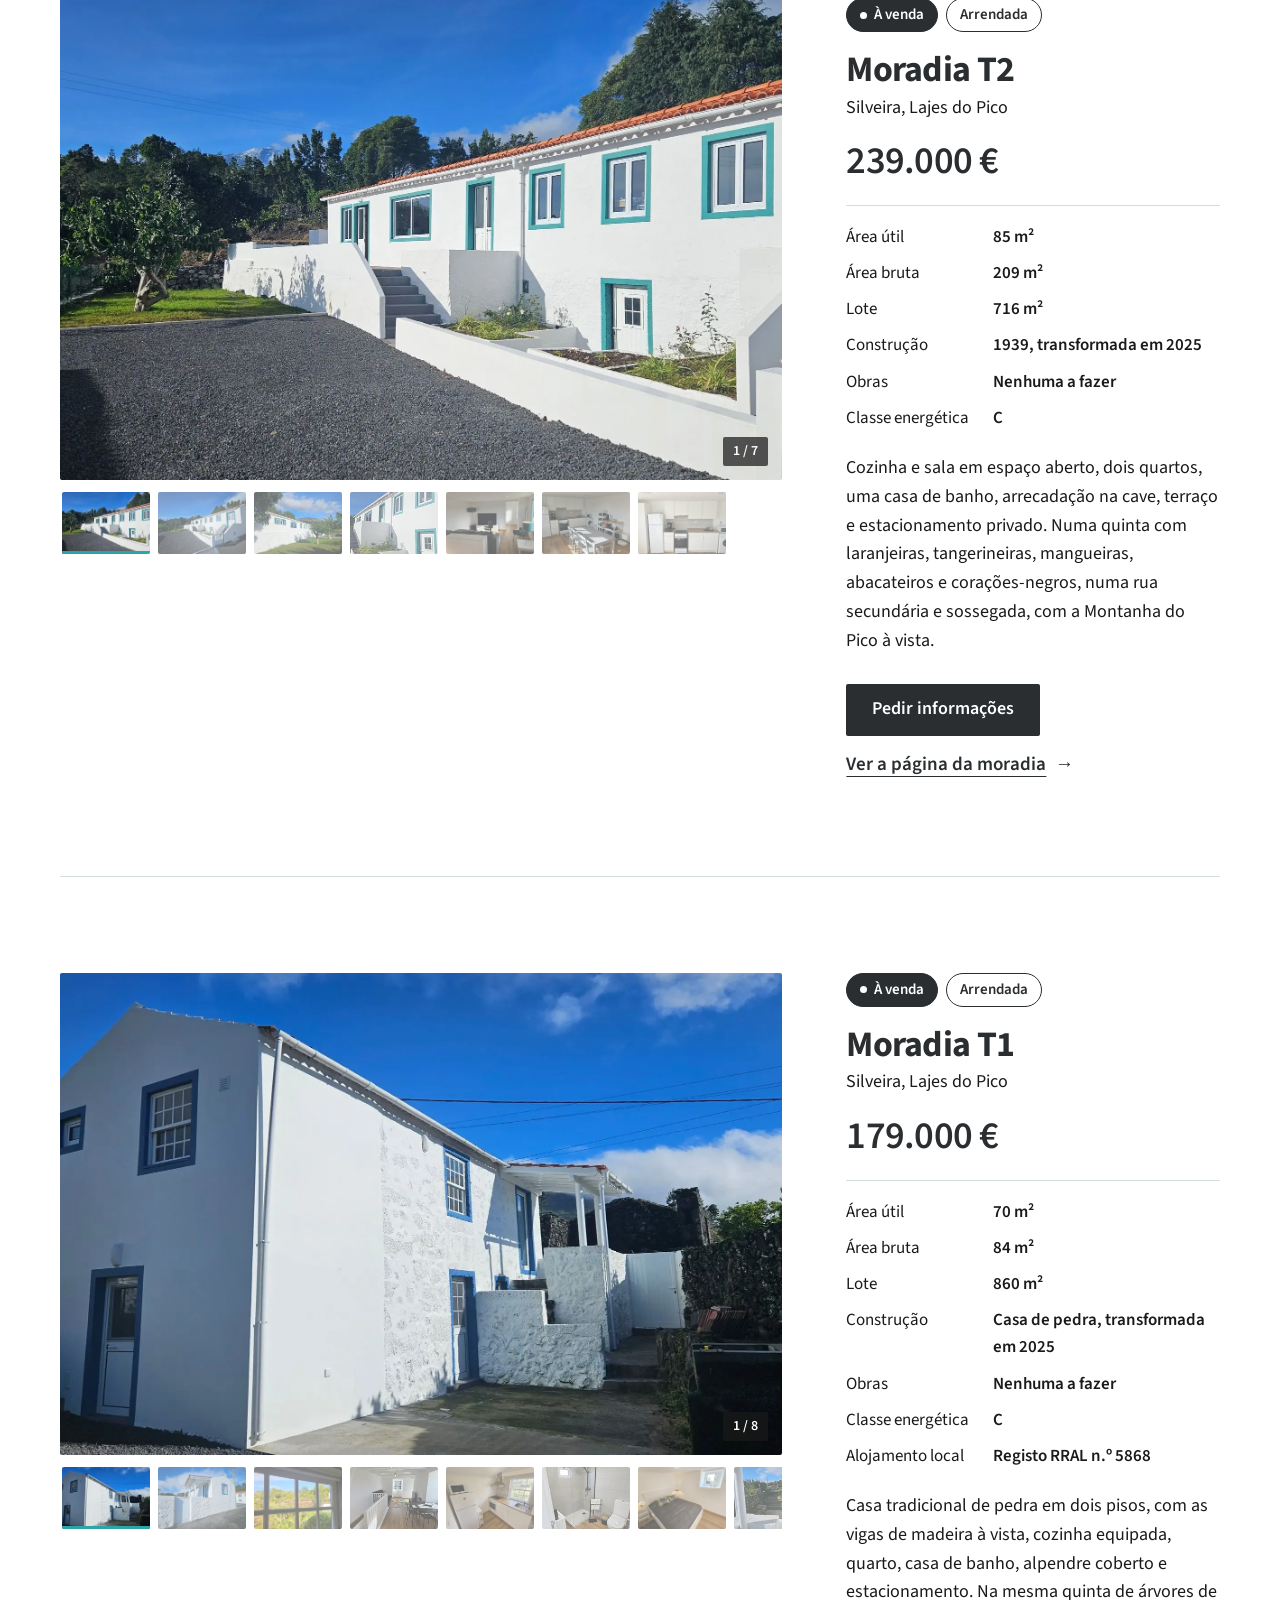
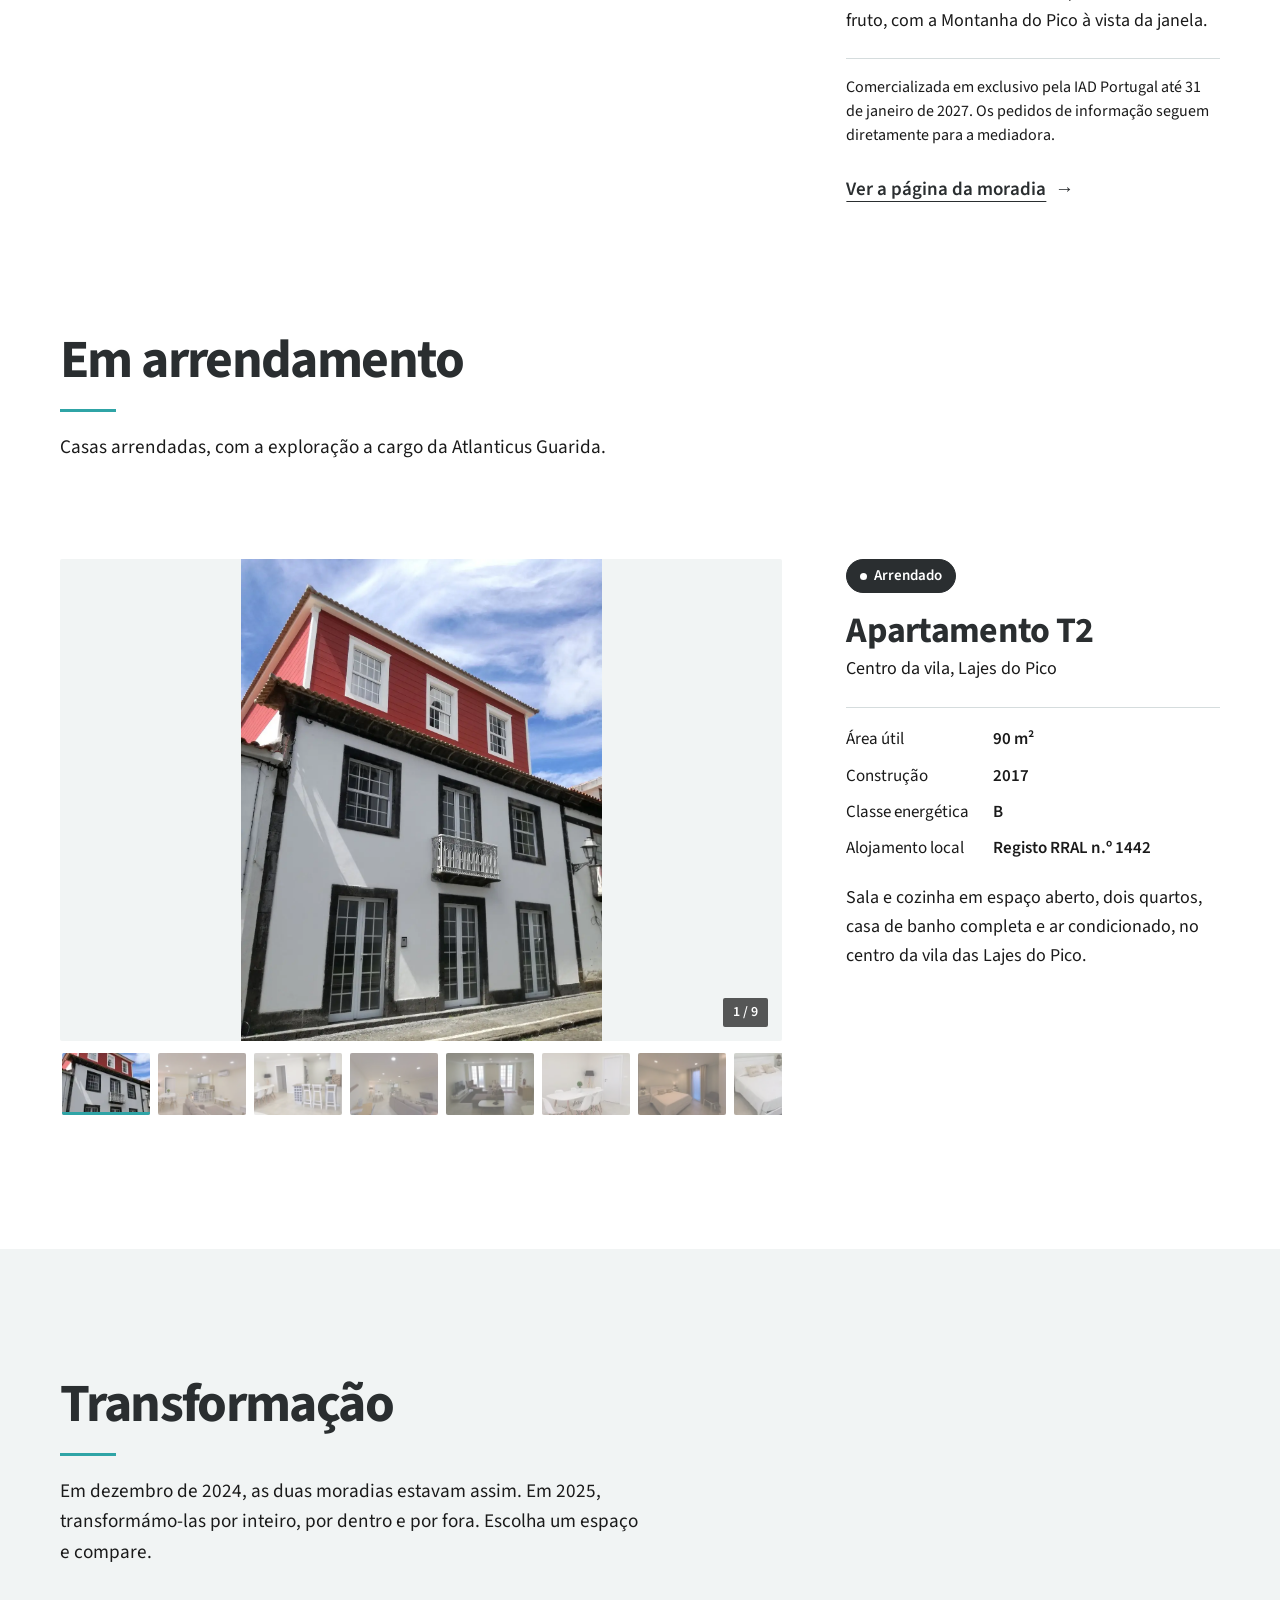
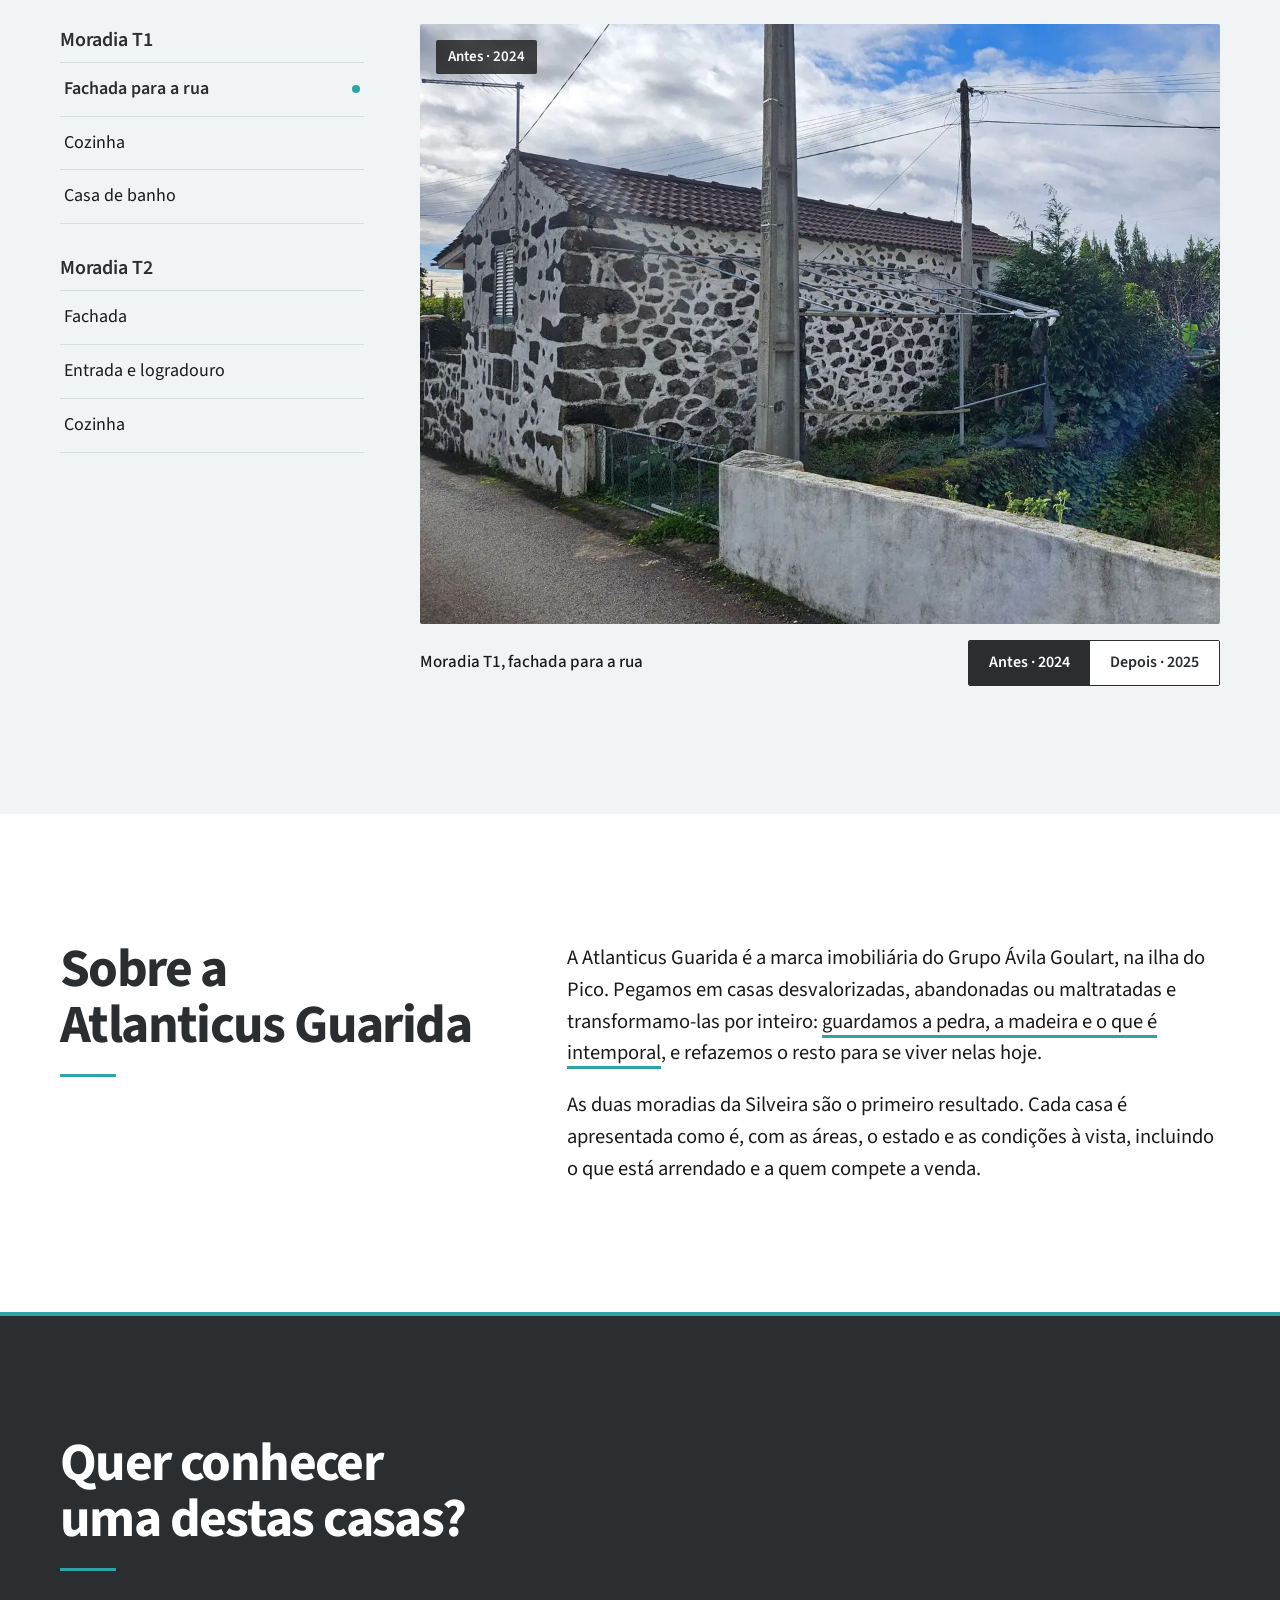
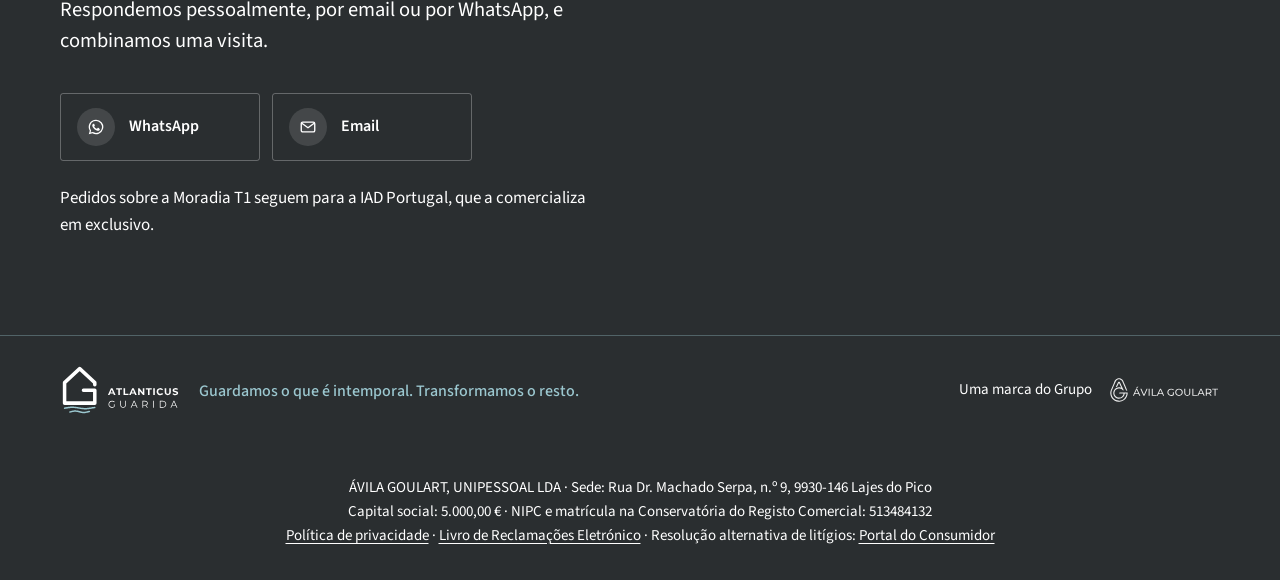
==== commit 36053f08: "Add files via upload" ====
--- a/index.html
+++ b/index.html
@@ -20,8 +20,8 @@
 <link rel="apple-touch-icon" href="apple-touch-icon.png?v=3"><meta name="theme-color" content="#2A2E30">
 <meta name="color-scheme" content="light">
 <link rel="stylesheet" href="estilo.css?v=4">
-<script type="application/ld+json">{"@context":"https://schema.org","@type":"Organization","name":"Atlanticus Guarida","url":"https://atlanticusguarida.pt/","image":"https://atlanticusguarida.pt/img/partilha.jpg","description":"Marca imobiliária do Grupo Ávila Goulart na ilha do Pico, Açores: transformação de casas desvalorizadas ou abandonadas.","slogan":"Guardamos o que é intemporal. Transformamos o resto.","email":"geral@atlanticusguarida.pt","address":{"@type":"PostalAddress","streetAddress":"Rua Dr. Machado Serpa, 9","postalCode":"9930-146","addressLocality":"Lajes do Pico","addressRegion":"Açores","addressCountry":"PT"},"parentOrganization":{"@type":"Organization","name":"Ávila Goulart, Unipessoal Lda","url":"https://avilagoulart.pt/"}}</script>
 <script>document.documentElement.classList.add('js');if(!(window.matchMedia&&matchMedia('(prefers-reduced-motion: reduce)').matches))document.documentElement.classList.add('escreve-titulo');</script>
+<script type="application/ld+json">{"@context": "https://schema.org", "@type": "Organization", "@id": "https://atlanticusguarida.pt/#atlanticus", "name": "Atlanticus Guarida", "url": "https://atlanticusguarida.pt/", "image": "https://atlanticusguarida.pt/img/partilha.jpg", "foundingDate": "2017", "description": "Marca do Grupo Ávila Goulart na ilha do Pico, Açores: compra, transformação e venda de imóveis próprios, desvalorizados ou abandonados, e exploração de alojamento local. Não faz mediação imobiliária de imóveis de terceiros.", "slogan": "Guardamos o que é intemporal. Transformamos o resto.", "email": "geral@atlanticusguarida.pt", "address": {"@type": "PostalAddress", "streetAddress": "Rua Dr. Machado Serpa, 9", "postalCode": "9930-146", "addressLocality": "Lajes do Pico", "addressRegion": "Açores", "addressCountry": "PT"}, "areaServed": {"@type": "Place", "name": "Ilha do Pico, Açores"}, "parentOrganization": {"@type": "Organization", "@id": "https://avilagoulart.pt/#grupo", "name": "Grupo Ávila Goulart", "legalName": "Ávila Goulart, Unipessoal Lda", "url": "https://avilagoulart.pt/"}}</script>
 </head>
 <body>
 <a class="saltar" href="#imoveis">Saltar para os imóveis</a>
@@ -52,7 +52,7 @@
 <span>Transformámos estas casas. Pertencem aos fundadores da Atlanticus Guarida, a título particular, e a venda é feita pelos proprietários, sem intermediação da Atlanticus Guarida.</span>
 </div>
 <div id="lista-imoveis"></div>
-<noscript><p style="margin-top:40px">Para ver as fichas dos imóveis, ative o JavaScript ou escreva para <a href="mailto:geral@atlanticusguarida.pt">geral@atlanticusguarida.pt</a>.</p></noscript>
+<!-- estatico:inicio --><noscript><div class="ficha-estatica"><h3>Moradia T2 · Silveira, Lajes do Pico</h3><p><strong>239.000 €</strong> · À venda · Arrendada</p><ul><li>Área útil: 85 m²</li><li>Área bruta: 209 m²</li><li>Lote: 716 m²</li><li>Construção: 1939, transformada em 2025</li><li>Obras: Nenhuma a fazer</li><li>Classe energética: C</li></ul><p>Cozinha e sala em espaço aberto, dois quartos, uma casa de banho, arrecadação na cave, terraço e estacionamento privado. Numa quinta com laranjeiras, tangerineiras, mangueiras, abacateiros e corações-negros, numa rua secundária e sossegada, com a Montanha do Pico à vista.</p><p>Contacto: <a href="mailto:geral@atlanticusguarida.pt">geral@atlanticusguarida.pt</a> · WhatsApp +351 919 534 748</p><p><a href="t2-silveira/">Ver a página da Moradia T2</a></p></div><div class="ficha-estatica"><h3>Moradia T1 · Silveira, Lajes do Pico</h3><p><strong>179.000 €</strong> · À venda · Arrendada</p><ul><li>Área útil: 70 m²</li><li>Área bruta: 84 m²</li><li>Lote: 860 m²</li><li>Construção: Casa de pedra, transformada em 2025</li><li>Obras: Nenhuma a fazer</li><li>Classe energética: C</li><li>Alojamento local: Registo RRAL n.º 5868</li></ul><p>Casa tradicional de pedra em dois pisos, com as vigas de madeira à vista, cozinha equipada, quarto, casa de banho, alpendre coberto e estacionamento. Na mesma quinta de árvores de fruto, com a Montanha do Pico à vista da janela.</p><p>Pedidos de informação e visitas: IAD Portugal, que comercializa esta moradia em exclusivo até 31 de janeiro de 2027.</p><p><a href="t1-silveira/">Ver a página da Moradia T1</a></p></div><p>As moradias pertencem aos fundadores da Atlanticus Guarida, a título particular. A venda é feita pelos proprietários, sem intermediação da Atlanticus Guarida.</p><h3>Em arrendamento</h3><div class="ficha-estatica"><h3>Apartamento T2 · Centro da vila, Lajes do Pico</h3><p>Arrendado</p><ul><li>Área útil: 90 m²</li><li>Construção: 2017</li><li>Classe energética: B</li><li>Alojamento local: Registo RRAL n.º 1442</li></ul><p>Sala e cozinha em espaço aberto, dois quartos, casa de banho completa e ar condicionado, no centro da vila das Lajes do Pico.</p></div></noscript><!-- estatico:fim -->
 </section>
 
 <section id="gestao" class="wrap sec gestao" hidden>
